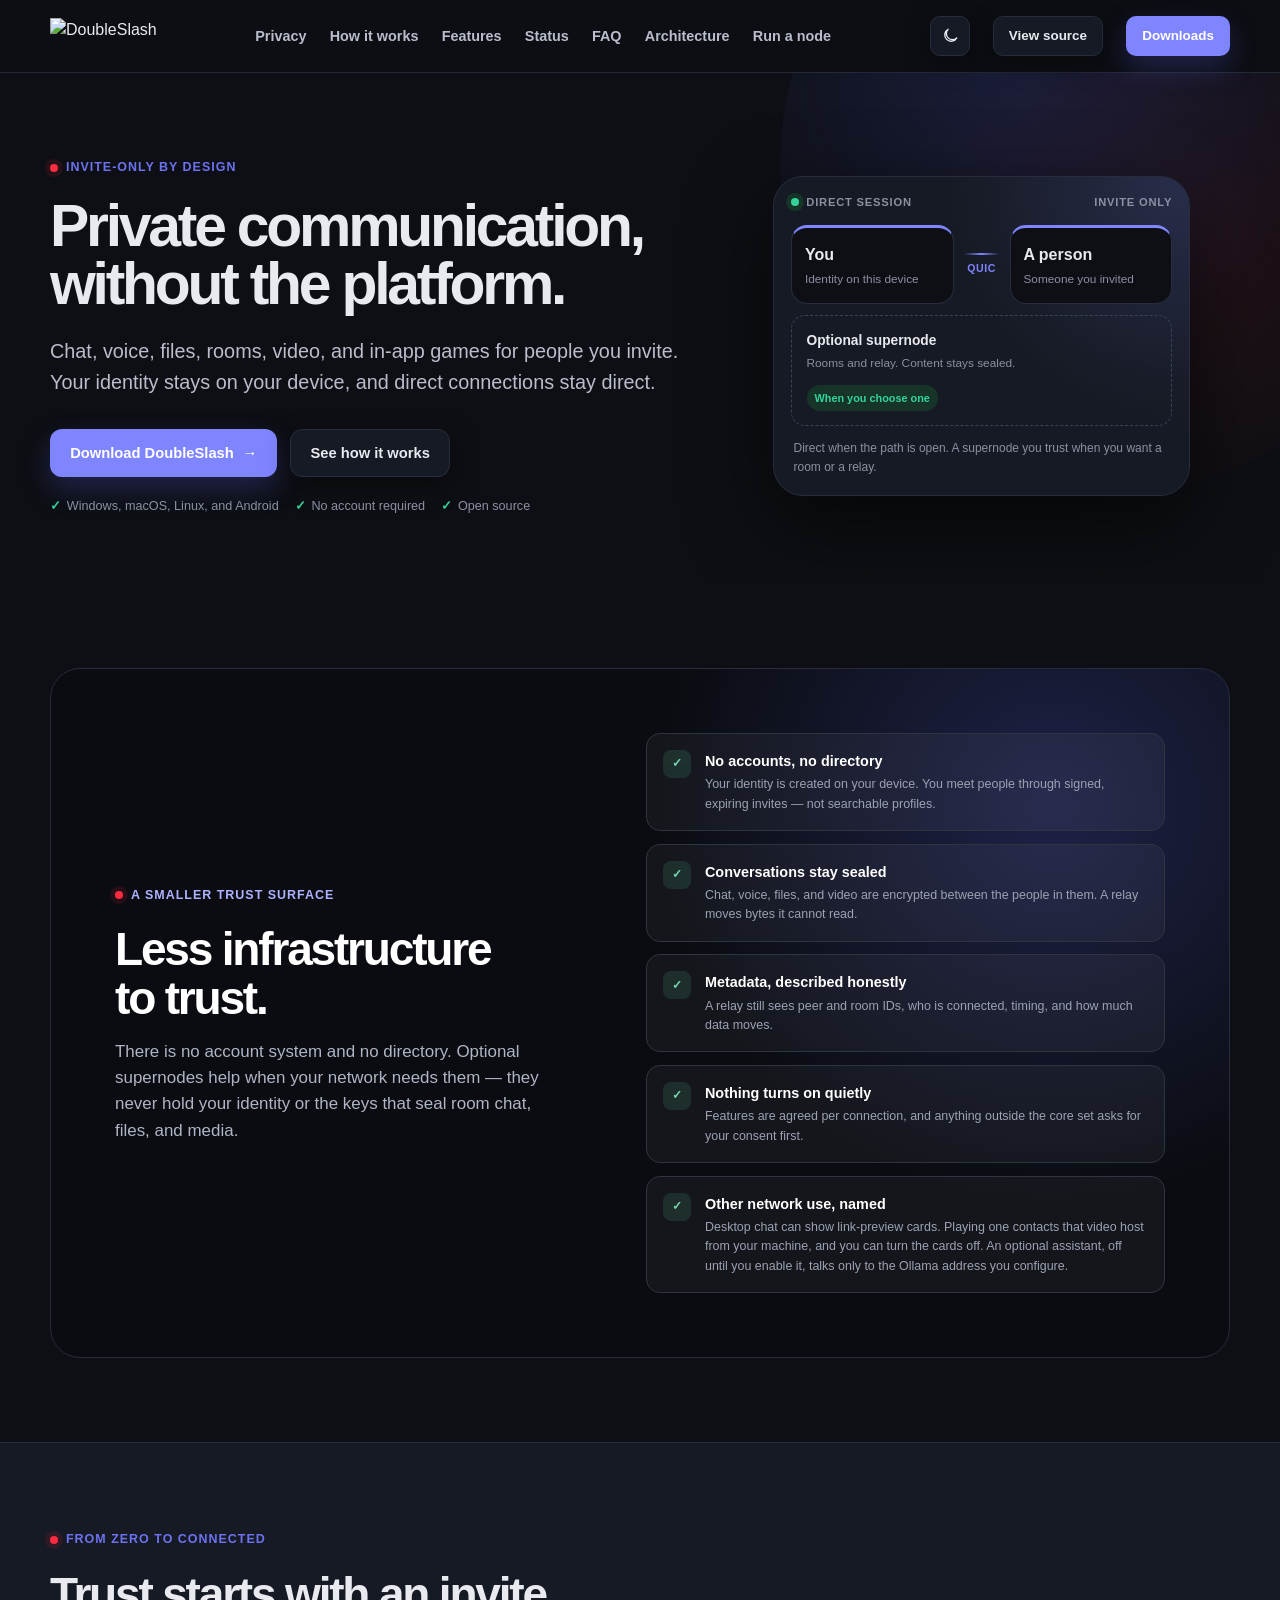
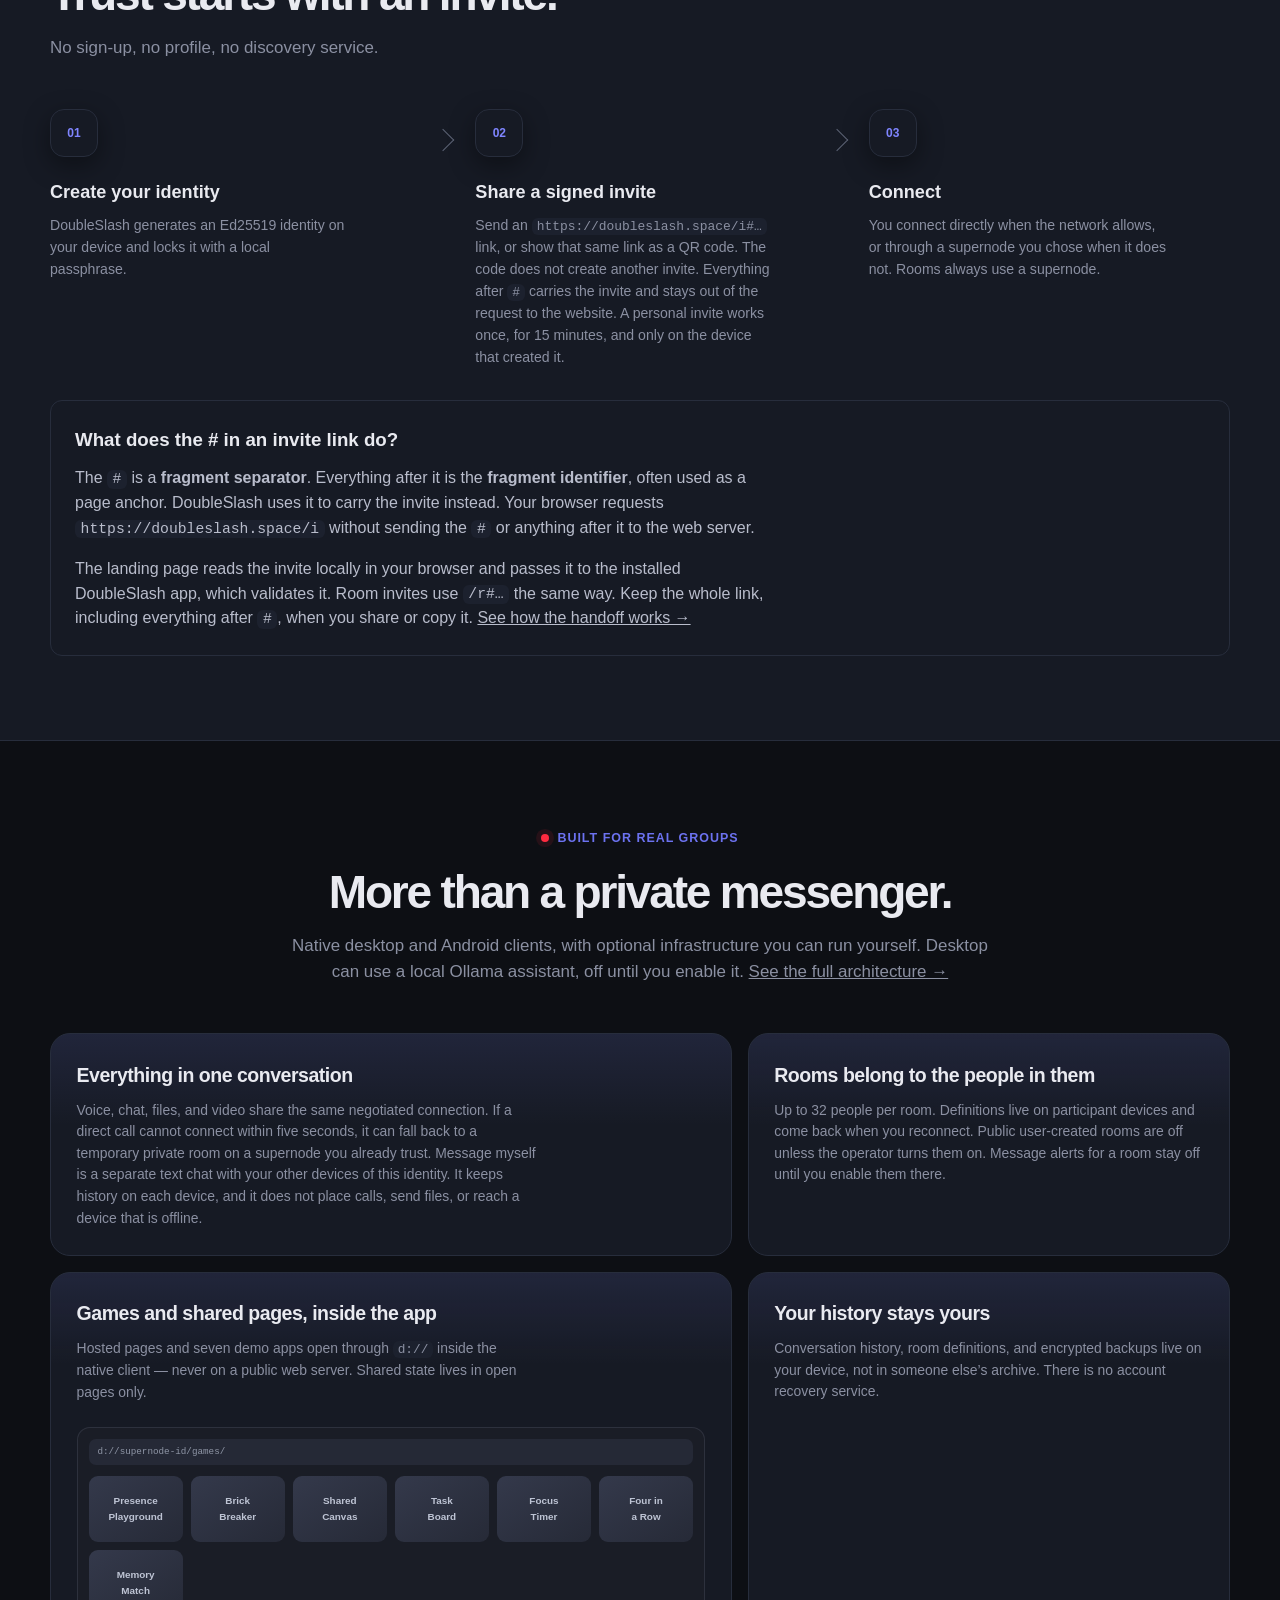
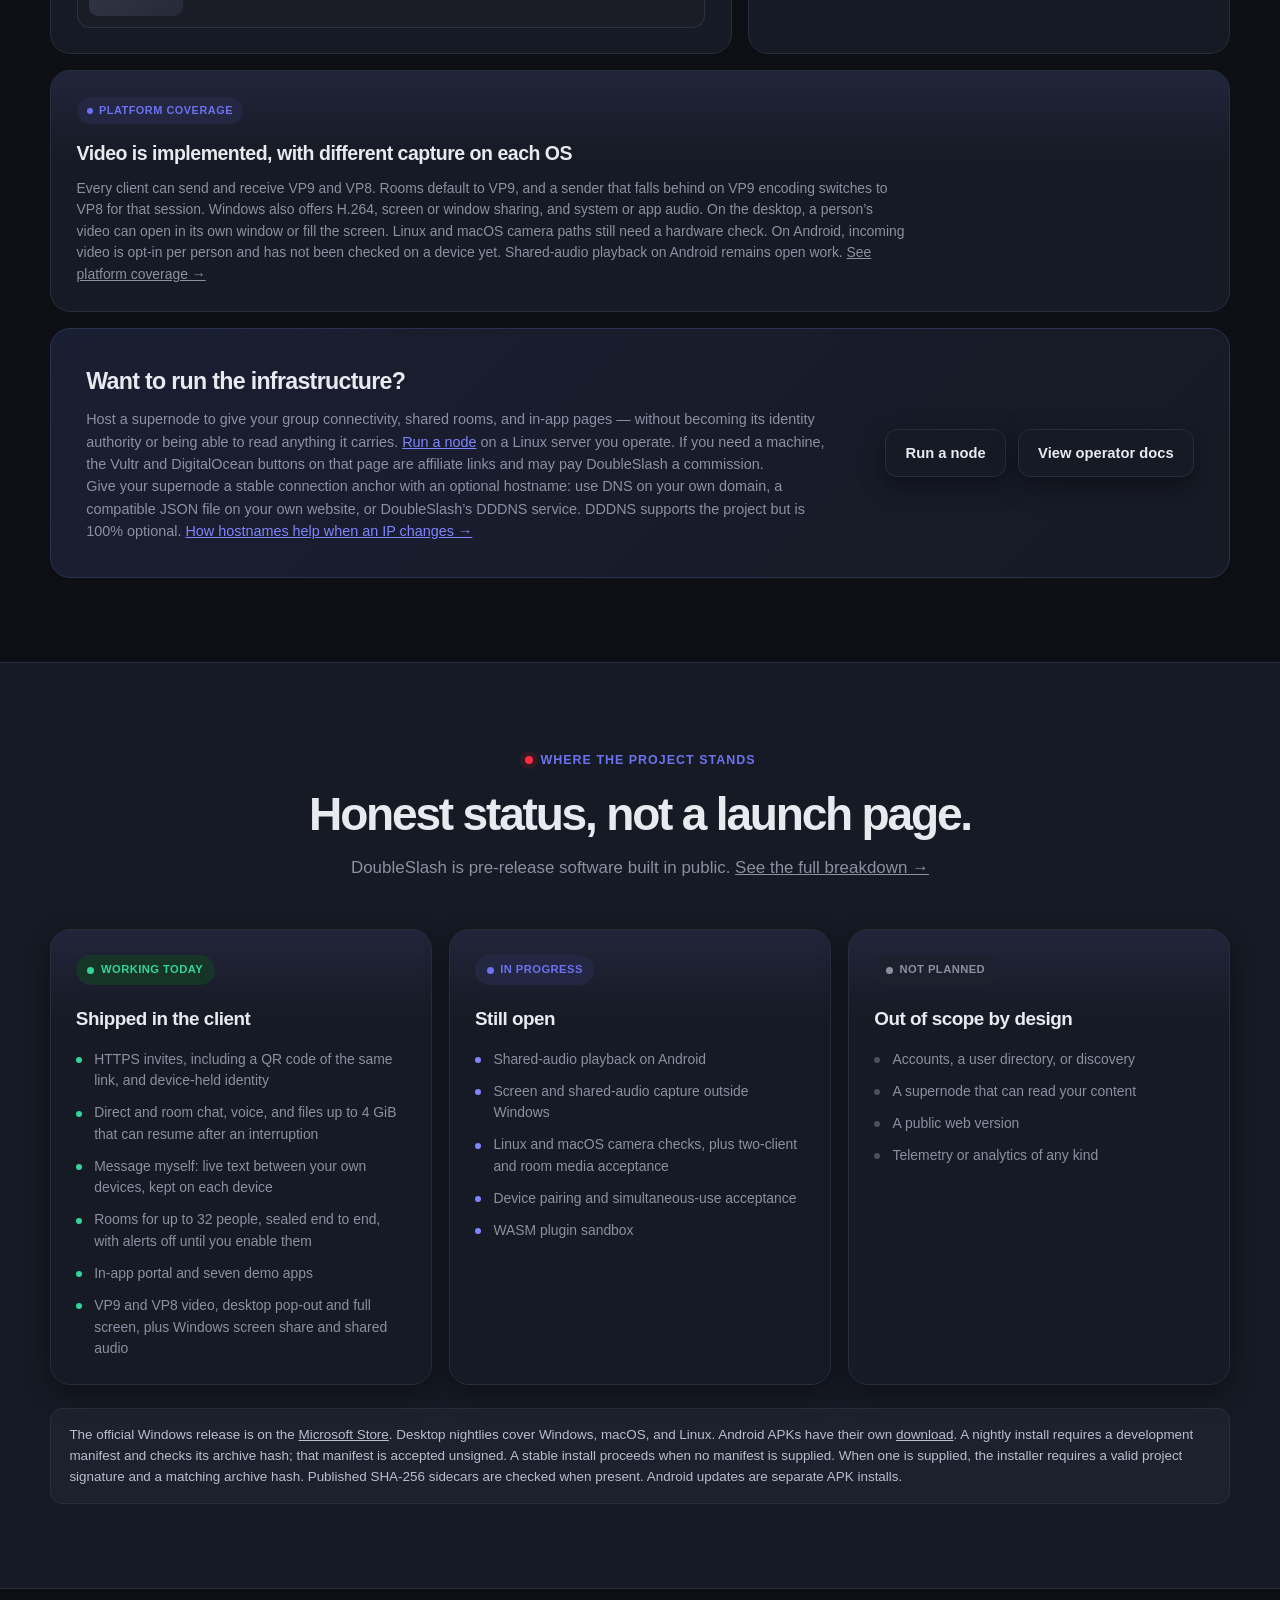
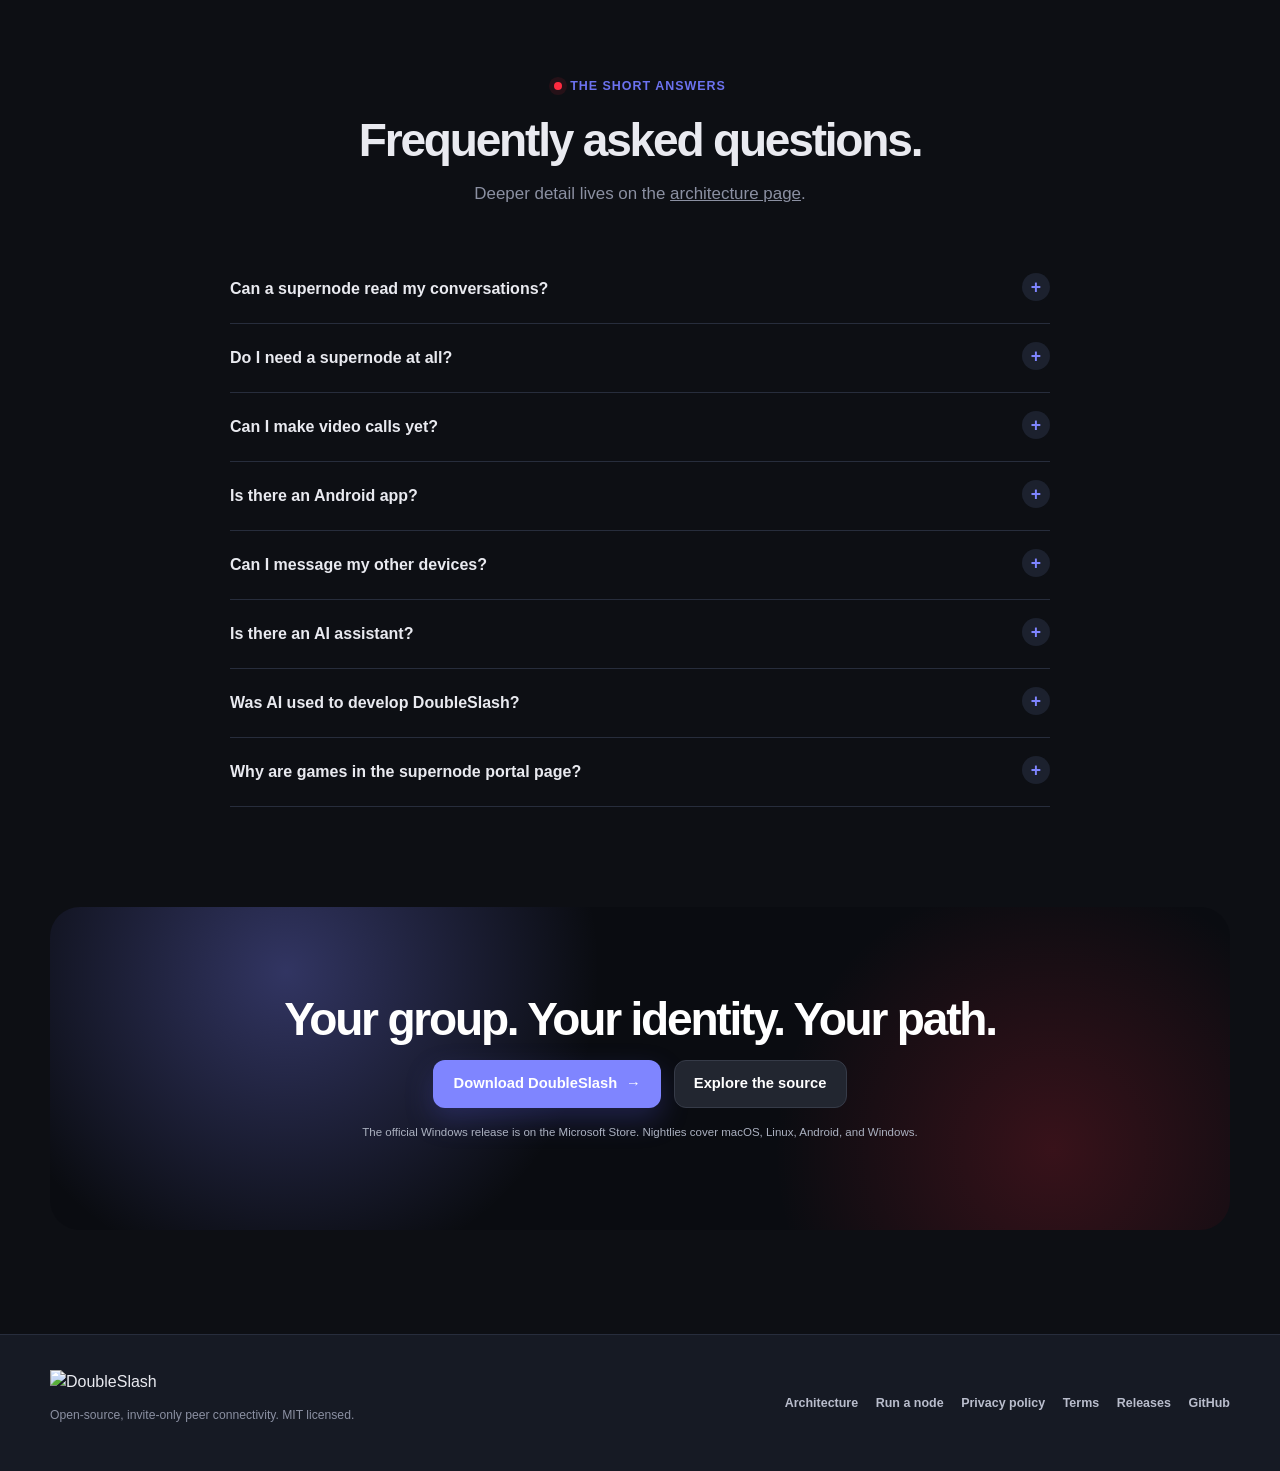
==== index.html @ d76ac07d "Update index.html" ====
<!DOCTYPE html>
<html lang="en">
<head>
  <script>
    (function () {
      try {
        if (localStorage.getItem("doubleslash-theme") === "light") {
          document.documentElement.setAttribute("data-theme", "light");
        }
      } catch (e) {}
    })();
  </script>
  <meta charset="UTF-8" />
  <meta name="viewport" content="width=device-width, initial-scale=1.0" />
  <meta name="robots" content="noindex, nofollow" />
  <title>DoubleSlash &ndash; Private Communication, Without the Platform</title>
  <meta
    name="description"
    content="DoubleSlash is an invite-only peer-connectivity app for desktop and Android: chat, voice, files, rooms, video, and in-app portal pages, with identity that stays on your device."
  />
  <link rel="icon" href="favicon.ico" />
  <style>
    :root {
      color-scheme: dark;
      --ink: #e9eaf0;
      --ink-soft: #b9bdcc;
      --muted: #8b90a2;
      --paper: #0d0f14;
      --surface: #161a24;
      --surface-soft: #1c212e;
      --line: #272d3c;
      --brand: #7f85ff;
      --brand-dark: #6c72f0;
      --brand-soft: #232741;
      --red: #ff2b40;
      --green: #34d399;
      --green-soft: #163528;
      --dark: #0a0c11;
      --dark-soft: #141824;
      --header-bg: rgba(13, 15, 20, 0.88);
      --header-line: rgba(39, 45, 60, 0.9);
      --skip-bg: #e9eaf0;
      --skip-fg: #11131a;
      --logo-filter: none;
      --operator-bg: linear-gradient(135deg, #1a1e32, #161a24);
      --operator-border: #2c3150;
      --step-arrow: #5c6375;
      --out-dot: #4a5160;
      --focus-ring: rgba(127, 133, 255, 0.4);
      --card-sheen: linear-gradient(180deg, rgba(127, 133, 255, 0.1), transparent 92px);
      --line-strong: #3a4256;
      --radius-sm: 12px;
      --radius: 20px;
      --radius-lg: 30px;
      --shadow-sm: 0 8px 26px rgba(0, 0, 0, 0.4);
      --shadow-lg: 0 28px 80px rgba(0, 0, 0, 0.55);
      --max: 1180px;
    }

    html[data-theme="light"] {
      color-scheme: light;
      --ink: #11131a;
      --ink-soft: #3e4250;
      --muted: #6f7482;
      --paper: #fbfaf8;
      --surface: #ffffff;
      --surface-soft: #f3f2ef;
      --line: #e4e2dd;
      --brand: #5b61e6;
      --brand-dark: #474cc7;
      --brand-soft: #ececff;
      --green: #168a62;
      --green-soft: #e3f7ef;
      --dark: #11131a;
      --dark-soft: #1b1e28;
      --header-bg: rgba(251, 250, 248, 0.9);
      --header-line: rgba(228, 226, 221, 0.86);
      --skip-bg: #11131a;
      --skip-fg: #fff;
      --logo-filter:
        drop-shadow(0 0 0.6px rgba(17, 19, 26, 0.55))
        drop-shadow(0 1px 1.5px rgba(17, 19, 26, 0.2));
      --operator-bg: linear-gradient(135deg, #f2f2ff, #fff);
      --operator-border: #d8d9ef;
      --step-arrow: #b8bbc4;
      --out-dot: #c3c6cf;
      --focus-ring: rgba(91, 97, 230, 0.28);
      --card-sheen: linear-gradient(180deg, rgba(91, 97, 230, 0.07), transparent 92px);
      --line-strong: #c8c6bf;
      --shadow-sm: 0 8px 26px rgba(20, 24, 38, 0.07);
      --shadow-lg: 0 28px 80px rgba(20, 24, 38, 0.15);
    }

    *, *::before, *::after {
      box-sizing: border-box;
    }

    html {
      scroll-behavior: smooth;
      scroll-padding-top: 90px;
      background: var(--paper);
    }

    body {
      margin: 0;
      background: var(--paper);
      color: var(--ink);
      font-family: ui-sans-serif, -apple-system, BlinkMacSystemFont, "Segoe UI", sans-serif;
      line-height: 1.55;
      -webkit-font-smoothing: antialiased;
    }

    a {
      color: inherit;
    }

    button,
    input {
      font: inherit;
    }

    img,
    svg {
      display: block;
      max-width: 100%;
    }

    .skip-link {
      position: fixed;
      top: 10px;
      left: 10px;
      z-index: 1000;
      padding: 0.7rem 1rem;
      border-radius: 9px;
      background: var(--skip-bg);
      color: var(--skip-fg);
      transform: translateY(-150%);
      transition: transform 0.2s ease;
    }

    .skip-link:focus {
      transform: translateY(0);
    }

    .shell {
      width: min(calc(100% - 40px), var(--max));
      margin-inline: auto;
    }

    .site-header {
      position: sticky;
      top: 0;
      z-index: 100;
      border-bottom: 1px solid var(--header-line);
      background: var(--header-bg);
      backdrop-filter: blur(18px);
    }

    .nav {
      min-height: 72px;
      display: flex;
      align-items: center;
      justify-content: space-between;
      gap: 2rem;
    }

    .brand {
      display: inline-flex;
      align-items: center;
      text-decoration: none;
    }

    /* logo-full.svg is the entire lockup - the red D:// mark and the DoubleSlash
       wordmark - so the brand link carries no text of its own. 2.25rem is the
       display size of the 90-tall viewBox; the D itself occupies 56 of those
       units, so the letter sits at about 1.4rem in the 72px header. The wordmark
       gradient starts at #ffffff for the dark app window; light theme adds a
       drop-shadow so the glyphs stay visible on --paper. */
    .brand img {
      height: 2.25rem;
      width: auto;
      object-fit: contain;
      filter: var(--logo-filter);
    }

    .nav-links,
    .nav-actions {
      display: flex;
      align-items: center;
      gap: 1.45rem;
    }

    .nav-links a {
      color: var(--ink-soft);
      font-size: 0.9rem;
      font-weight: 580;
      text-decoration: none;
    }

    .nav-links a:hover,
    .nav-links a:focus-visible {
      color: var(--brand);
    }

    .nav-drawer {
      display: none;
    }

    .nav-drawer summary {
      list-style: none;
    }

    .nav-drawer summary::-webkit-details-marker {
      display: none;
    }

    .button {
      display: inline-flex;
      min-height: 48px;
      align-items: center;
      justify-content: center;
      gap: 0.55rem;
      padding: 0.78rem 1.2rem;
      border: 1px solid transparent;
      border-radius: 12px;
      font-size: 0.92rem;
      font-weight: 720;
      line-height: 1;
      text-decoration: none;
      transition: transform 0.18s ease, box-shadow 0.18s ease, background 0.18s ease;
    }

    .button:hover {
      transform: translateY(-2px);
    }

    .button:focus-visible,
    .theme-toggle:focus-visible,
    summary:focus-visible,
    a:focus-visible {
      outline: 3px solid var(--focus-ring);
      outline-offset: 3px;
    }

    .theme-toggle {
      width: 40px;
      height: 40px;
      flex-shrink: 0;
      display: grid;
      place-items: center;
      padding: 0;
      border: 1px solid var(--line);
      border-radius: 10px;
      background: var(--surface);
      color: var(--ink);
      box-shadow: var(--shadow-sm);
      cursor: pointer;
    }

    .theme-toggle:hover {
      border-color: var(--brand);
      color: var(--brand);
    }

    .theme-toggle svg {
      width: 18px;
      height: 18px;
    }

    .theme-toggle .icon-sun {
      display: none;
    }

    html[data-theme="light"] .theme-toggle .icon-sun {
      display: block;
    }

    html[data-theme="light"] .theme-toggle .icon-moon {
      display: none;
    }

    .button-primary {
      background: var(--brand);
      color: #fff;
      box-shadow: 0 12px 28px rgba(91, 97, 230, 0.25);
    }

    .button-primary:hover {
      background: var(--brand-dark);
      box-shadow: 0 16px 34px rgba(91, 97, 230, 0.3);
    }

    .button-secondary {
      border-color: var(--line);
      background: var(--surface);
      color: var(--ink);
      box-shadow: var(--shadow-sm);
    }

    .button-small {
      min-height: 40px;
      padding: 0.62rem 0.94rem;
      border-radius: 10px;
      font-size: 0.84rem;
    }

    .hero {
      position: relative;
      overflow: hidden;
      padding: 5.1rem 0 4.2rem;
    }

    .hero::before {
      content: "";
      position: absolute;
      top: -240px;
      right: -160px;
      width: 660px;
      height: 660px;
      border-radius: 50%;
      background:
        radial-gradient(circle at 35% 35%, rgba(91, 97, 230, 0.18), transparent 55%),
        radial-gradient(circle at 65% 65%, rgba(255, 43, 64, 0.08), transparent 48%);
      pointer-events: none;
    }

    .hero-grid {
      position: relative;
      display: grid;
      grid-template-columns: minmax(0, 1.12fr) minmax(260px, 0.88fr);
      gap: clamp(1.5rem, 4vw, 3.5rem);
      align-items: center;
    }

    .hero-content {
      max-width: none;
      min-width: 0;
    }

    .hero-panel {
      min-width: 0;
      padding: 1.05rem;
      border: 1px solid var(--line);
      border-radius: var(--radius-lg);
      background:
        radial-gradient(circle at 100% 0%, rgba(127, 133, 255, 0.18), transparent 46%),
        var(--surface);
      box-shadow: var(--shadow-lg);
    }

    .hero-panel-bar,
    .session-relay,
    .session-link {
      display: flex;
      align-items: center;
    }

    .hero-panel-bar {
      justify-content: space-between;
      margin-bottom: 0.9rem;
      color: var(--muted);
      font-size: 0.7rem;
      font-weight: 750;
      letter-spacing: 0.07em;
      text-transform: uppercase;
    }

    .hero-panel-bar span {
      display: inline-flex;
      align-items: center;
      gap: 0.45rem;
    }

    .live-dot {
      display: inline-block;
      width: 8px;
      height: 8px;
      border-radius: 50%;
      background: var(--green);
      box-shadow: 0 0 0 5px var(--green-soft);
    }

    .session-row {
      display: grid;
      grid-template-columns: minmax(0, 1fr) auto minmax(0, 1fr);
      gap: 0.65rem;
      align-items: center;
    }

    .session-peer {
      min-width: 0;
      padding: 0.9rem 0.8rem;
      border: 1px solid var(--line);
      border-top: 3px solid var(--brand);
      border-radius: 16px;
      background: var(--paper);
    }

    .session-peer strong,
    .session-relay strong {
      display: block;
    }

    .session-peer span,
    .session-relay div span {
      display: block;
      margin-top: 0.18rem;
      color: var(--muted);
      font-size: 0.74rem;
      letter-spacing: 0;
      text-transform: none;
      font-weight: 500;
    }

    .session-link {
      flex-direction: column;
      gap: 0.3rem;
      color: var(--brand);
      font-size: 0.66rem;
      font-weight: 780;
      letter-spacing: 0.06em;
    }

    .session-link i {
      width: 2.2rem;
      height: 2px;
      border-radius: 99px;
      background: linear-gradient(90deg, transparent, var(--brand), transparent);
    }

    .session-relay {
      justify-content: space-between;
      flex-wrap: wrap;
      gap: 0.8rem;
      margin-top: 0.7rem;
      padding: 0.85rem 0.9rem;
      border: 1px dashed var(--line-strong);
      border-radius: 14px;
      color: var(--ink-soft);
      font-size: 0.78rem;
    }

    .session-relay strong {
      font-size: 0.86rem;
      color: var(--ink);
    }

    .session-relay .relay-tag {
      flex-shrink: 0;
      margin-top: 0;
      padding: 0.28rem 0.5rem;
      border-radius: 999px;
      background: var(--green-soft);
      color: var(--green);
      font-size: 0.68rem;
      font-weight: 750;
    }

    .hero-panel-caption {
      margin: 0.85rem 0.15rem 0.1rem;
      color: var(--muted);
      font-size: 0.75rem;
    }

    .eyebrow {
      display: inline-flex;
      align-items: center;
      gap: 0.5rem;
      margin: 0 0 1.25rem;
      color: var(--brand-dark);
      font-size: 0.78rem;
      font-weight: 780;
      letter-spacing: 0.08em;
      text-transform: uppercase;
    }

    .eyebrow::before {
      content: "";
      width: 8px;
      height: 8px;
      border-radius: 50%;
      background: var(--red);
      box-shadow: 0 0 0 5px rgba(255, 43, 64, 0.1);
    }

    h1,
    h2,
    h3,
    p {
      margin-top: 0;
    }

    h1 {
      max-width: 14em;
      margin-bottom: 1.45rem;
      font-size: clamp(2.9rem, 4.6vw, 4.35rem);
      line-height: 0.98;
      letter-spacing: -0.055em;
      overflow-wrap: break-word;
      text-wrap: balance;
    }

    h2 {
      text-wrap: balance;
    }

    code {
      padding: 0.08em 0.38em;
      border-radius: 6px;
      background: var(--surface-soft);
      font-family: Consolas, ui-monospace, monospace;
      font-size: 0.92em;
    }

    .hero-copy {
      max-width: 630px;
      margin-bottom: 2rem;
      color: var(--ink-soft);
      font-size: clamp(1.05rem, 1.7vw, 1.24rem);
    }

    .hero-actions {
      display: flex;
      flex-wrap: wrap;
      gap: 0.8rem;
    }

    .hero-note {
      display: flex;
      flex-wrap: wrap;
      gap: 0.55rem 1rem;
      margin-top: 1.25rem;
      color: var(--muted);
      font-size: 0.79rem;
    }

    .hero-note span {
      display: inline-flex;
      align-items: center;
      gap: 0.36rem;
    }

    .hero-note span::before {
      content: "✓";
      color: var(--green);
      font-weight: 800;
    }

    .section {
      padding: 5.25rem 0;
    }

    .section-white {
      border-block: 1px solid var(--line);
      background: var(--surface);
    }

    .section-heading {
      max-width: 720px;
      margin-bottom: 3rem;
    }

    .section-heading.center {
      margin-inline: auto;
      text-align: center;
    }

    h2 {
      margin-bottom: 1rem;
      font-size: clamp(2.15rem, 3.6vw, 3.15rem);
      line-height: 1.06;
      letter-spacing: -0.048em;
    }

    .section-lede {
      margin-bottom: 0;
      color: var(--muted);
      font-size: 1.06rem;
    }

    .privacy-panel {
      position: relative;
      overflow: hidden;
      display: grid;
      grid-template-columns: 0.92fr 1.08fr;
      gap: clamp(2.5rem, 7vw, 6rem);
      align-items: center;
      padding: clamp(2.2rem, 5vw, 4.5rem);
      border: 1px solid var(--line);
      border-radius: var(--radius-lg);
      background:
        radial-gradient(circle at 85% 20%, rgba(91, 97, 230, 0.25), transparent 35%),
        var(--dark);
      color: #fff;
    }

    .privacy-panel .eyebrow {
      color: #aeb2ff;
    }

    .privacy-panel h2 {
      max-width: 540px;
    }

    .privacy-panel .section-lede {
      color: #afb5c4;
    }

    .privacy-list {
      display: grid;
      gap: 0.8rem;
    }

    .privacy-item {
      display: grid;
      grid-template-columns: auto 1fr;
      gap: 0.85rem;
      padding: 1rem;
      border: 1px solid #303440;
      border-radius: 14px;
      background: rgba(255, 255, 255, 0.045);
    }

    .privacy-check {
      width: 28px;
      height: 28px;
      display: grid;
      place-items: center;
      border-radius: 8px;
      background: rgba(79, 201, 150, 0.14);
      color: #78d8ae;
      font-size: 0.78rem;
      font-weight: 850;
    }

    .privacy-item strong {
      display: block;
      margin-bottom: 0.18rem;
      font-size: 0.9rem;
    }

    .privacy-item p {
      margin: 0;
      color: #9ba2b3;
      font-size: 0.78rem;
    }

    .steps {
      display: grid;
      grid-template-columns: repeat(3, 1fr);
      gap: 0;
      counter-reset: steps;
    }

    .step {
      position: relative;
      padding: 0 2rem;
      counter-increment: steps;
    }

    .step:first-child {
      padding-left: 0;
    }

    .step:last-child {
      padding-right: 0;
    }

    .step:not(:last-child)::after {
      content: "";
      position: absolute;
      top: 23px;
      right: -8px;
      width: 16px;
      height: 16px;
      border-top: 1.5px solid var(--step-arrow);
      border-right: 1.5px solid var(--step-arrow);
      transform: rotate(45deg);
    }

    .step::before {
      content: "0" counter(steps);
      width: 48px;
      height: 48px;
      display: grid;
      place-items: center;
      margin-bottom: 1.35rem;
      border: 1px solid var(--line);
      border-radius: 14px;
      background: var(--surface);
      color: var(--brand);
      box-shadow: var(--shadow-sm);
      font-size: 0.75rem;
      font-weight: 820;
    }

    .step h3 {
      margin-bottom: 0.55rem;
      font-size: 1.13rem;
    }

    .step p {
      max-width: 300px;
      margin-bottom: 0;
      color: var(--muted);
      font-size: 0.88rem;
    }

    .invite-explainer {
      margin-top: 2rem;
      padding: 1.5rem;
      border: 1px solid var(--line);
      border-radius: var(--radius-sm);
      background: var(--surface);
    }

    .invite-explainer h3 { margin: 0 0 0.75rem; }
    .invite-explainer p { max-width: 78ch; color: var(--ink-soft); }
    .invite-explainer p:last-child { margin-bottom: 0; }
    .invite-explainer code { overflow-wrap: anywhere; }

    .bento {
      display: grid;
      grid-template-columns: repeat(12, 1fr);
      gap: 1rem;
    }

    .bento-card {
      min-height: 220px;
      padding: 1.6rem;
      overflow: hidden;
      border: 1px solid var(--line);
      border-radius: var(--radius);
      background: var(--card-sheen), var(--surface);
    }

    .bento-card h3 {
      margin-bottom: 0.6rem;
      font-size: 1.22rem;
      letter-spacing: -0.025em;
    }

    .bento-card p {
      max-width: 460px;
      margin-bottom: 0;
      color: var(--muted);
      font-size: 0.87rem;
    }

    .bento-card.large {
      grid-column: span 7;
    }

    .bento-card.medium {
      grid-column: span 5;
    }

    .bento-card.third {
      grid-column: span 4;
    }

    .bento-card.wide {
      grid-column: span 12;
    }

    .bento-card.wide p {
      max-width: 830px;
    }

    .bento-card .card-flag {
      display: inline-flex;
      align-items: center;
      gap: 0.4rem;
      max-width: none;
      margin-bottom: 0.85rem;
      padding: 0.32rem 0.62rem;
      border-radius: 999px;
      background: var(--brand-soft);
      color: var(--brand-dark);
      font-size: 0.68rem;
      font-weight: 780;
      letter-spacing: 0.05em;
      text-transform: uppercase;
    }

    .card-flag::before {
      content: "";
      width: 6px;
      height: 6px;
      border-radius: 50%;
      background: currentColor;
    }

    .portal-window {
      margin-top: 1.5rem;
      padding: 0.75rem;
      border-radius: 13px;
      background: #1a1d26;
      box-shadow: inset 0 0 0 1px #2d313d;
    }

    .portal-bar {
      margin-bottom: 0.65rem;
      padding: 0.36rem 0.55rem;
      border-radius: 7px;
      background: #252936;
      color: #8f96a6;
      font-family: "SFMono-Regular", Consolas, monospace;
      font-size: 0.58rem;
    }

    .portal-grid {
      display: grid;
      grid-template-columns: repeat(auto-fit, minmax(88px, 1fr));
      gap: 0.5rem;
    }

    .portal-tile {
      min-height: 66px;
      display: grid;
      place-items: center;
      border-radius: 9px;
      background: linear-gradient(145deg, #34394b, #262a37);
      color: #bec4d4;
      font-size: 0.62rem;
      font-weight: 680;
      text-align: center;
    }

    .operator {
      display: grid;
      grid-template-columns: 1fr auto;
      align-items: center;
      gap: 2rem;
      padding: 2.2rem;
      border: 1px solid var(--operator-border);
      border-radius: var(--radius);
      background: var(--operator-bg);
    }

    .operator h3 {
      margin-bottom: 0.5rem;
      font-size: 1.45rem;
      letter-spacing: -0.03em;
    }

    .operator p {
      max-width: 750px;
      margin-bottom: 0;
      color: var(--muted);
      font-size: 0.9rem;
    }

    .operator p a {
      color: var(--brand);
    }

    .operator-actions {
      display: flex;
      flex-wrap: wrap;
      gap: 0.75rem;
      justify-content: flex-end;
    }

    .status-grid {
      display: grid;
      grid-template-columns: repeat(3, 1fr);
      gap: 1.1rem;
    }

    .status-card {
      display: flex;
      flex-direction: column;
      padding: 1.55rem;
      border: 1px solid var(--line);
      border-radius: var(--radius);
      background: var(--card-sheen), var(--surface);
      box-shadow: var(--shadow-sm);
    }

    .status-tag {
      display: inline-flex;
      align-items: center;
      align-self: flex-start;
      gap: 0.42rem;
      margin-bottom: 1.15rem;
      padding: 0.4rem 0.72rem;
      border-radius: 999px;
      font-size: 0.7rem;
      font-weight: 780;
      letter-spacing: 0.04em;
      text-transform: uppercase;
    }

    .status-tag::before {
      content: "";
      width: 7px;
      height: 7px;
      border-radius: 50%;
      background: currentColor;
    }

    .status-tag.shipped {
      background: var(--green-soft);
      color: var(--green);
    }

    .status-tag.building {
      background: var(--brand-soft);
      color: var(--brand-dark);
    }

    .status-tag.out {
      background: var(--surface-soft);
      color: var(--muted);
    }

    .status-card h3 {
      margin-bottom: 1rem;
      font-size: 1.18rem;
      letter-spacing: -0.025em;
    }

    .status-list {
      display: grid;
      gap: 0.65rem;
      margin: 0;
      padding: 0;
      list-style: none;
    }

    .status-list li {
      position: relative;
      padding-left: 1.15rem;
      color: var(--muted);
      font-size: 0.87rem;
    }

    .status-list li::before {
      content: "";
      position: absolute;
      top: 0.6em;
      left: 0;
      width: 6px;
      height: 6px;
      border-radius: 50%;
      background: var(--green);
    }

    .status-card.building .status-list li::before {
      background: var(--brand);
    }

    .status-card.out .status-list li::before {
      background: var(--out-dot);
    }

    .status-note {
      margin: 1.4rem 0 0;
      padding: 1rem 1.15rem;
      border: 1px solid var(--line);
      border-radius: var(--radius-sm);
      background: var(--surface-soft);
      color: var(--ink-soft);
      font-size: 0.84rem;
    }

    .faq {
      max-width: 820px;
      margin-inline: auto;
    }

    .faq details {
      border-bottom: 1px solid var(--line);
    }

    .faq summary {
      position: relative;
      padding: 1.35rem 2.5rem 1.35rem 0;
      cursor: pointer;
      font-weight: 720;
      list-style: none;
    }

    .faq summary:hover {
      color: var(--brand);
    }

    .faq summary::-webkit-details-marker {
      display: none;
    }

    .faq summary::after {
      content: "+";
      position: absolute;
      top: 1.15rem;
      right: 0;
      width: 28px;
      height: 28px;
      display: grid;
      place-items: center;
      border-radius: 50%;
      background: var(--surface-soft);
      color: var(--brand);
      font-size: 1.1rem;
    }

    .faq details[open] summary::after {
      content: "−";
    }

    .faq details p {
      max-width: 720px;
      padding: 0 2.5rem 1.35rem 0;
      margin: 0;
      color: var(--muted);
      font-size: 0.91rem;
    }

    .final-cta {
      padding: 1rem 0 6.5rem;
    }

    .cta-panel {
      position: relative;
      overflow: hidden;
      padding: clamp(3rem, 7vw, 5.5rem) 2rem;
      border-radius: var(--radius-lg);
      background:
        radial-gradient(circle at 20% 20%, rgba(126, 132, 255, 0.34), transparent 32%),
        radial-gradient(circle at 85% 75%, rgba(255, 43, 64, 0.19), transparent 27%),
        var(--dark);
      color: #fff;
      text-align: center;
    }

    .cta-panel h2 {
      max-width: 800px;
      margin-inline: auto;
    }

    .cta-panel p {
      max-width: 650px;
      margin: 0 auto 1.8rem;
      color: #abb1c0;
    }

    .cta-panel .hero-actions {
      justify-content: center;
    }

    .cta-panel .button-secondary {
      border-color: #363b48;
      background: #222630;
      color: #fff;
      box-shadow: none;
    }

    .cta-note {
      margin-top: 1rem !important;
      margin-bottom: 0 !important;
      font-size: 0.72rem;
    }

    .site-footer {
      padding: 2.2rem 0;
      border-top: 1px solid var(--line);
      background: var(--surface);
    }

    .footer-row {
      display: flex;
      align-items: center;
      justify-content: space-between;
      gap: 2rem;
    }

    .footer-copy {
      color: var(--muted);
      font-size: 0.76rem;
    }

    .footer-links {
      display: flex;
      flex-wrap: wrap;
      gap: 1.1rem;
    }

    .footer-links a {
      color: var(--ink-soft);
      font-size: 0.78rem;
      font-weight: 650;
      text-decoration: none;
    }

    .footer-links a:hover {
      color: var(--brand);
    }

    @media (max-width: 980px) {
      .nav-links {
        display: none;
      }

      .nav-drawer {
        display: block;
        position: relative;
      }

      .nav-drawer summary {
        min-height: 38px;
        display: inline-flex;
        align-items: center;
        padding: 0 0.85rem;
        border: 1px solid var(--line);
        border-radius: 10px;
        background: var(--surface);
        color: var(--ink);
        font-size: 0.84rem;
        font-weight: 720;
        cursor: pointer;
      }

      .nav-drawer summary:focus-visible {
        outline: 3px solid var(--focus-ring);
        outline-offset: 3px;
      }

      .nav-drawer nav {
        position: absolute;
        top: calc(100% + 8px);
        right: 0;
        z-index: 30;
        display: grid;
        min-width: 220px;
        padding: 0.4rem;
        border: 1px solid var(--line);
        border-radius: 14px;
        background: var(--surface);
        box-shadow: var(--shadow-lg);
      }

      .nav-drawer a {
        padding: 0.72rem 0.8rem;
        border-radius: 9px;
        color: var(--ink-soft);
        font-size: 0.92rem;
        font-weight: 650;
        text-decoration: none;
      }

      .nav-drawer a:hover,
      .nav-drawer a:focus-visible {
        background: var(--surface-soft);
        color: var(--ink);
      }

      .hero {
        padding-top: 4.8rem;
      }

      .hero-grid {
        grid-template-columns: 1fr;
      }

      .hero-content {
        max-width: 760px;
      }

      .privacy-panel {
        grid-template-columns: 1fr;
      }

      .bento-card.large,
      .bento-card.medium {
        grid-column: span 12;
      }

      .bento-card.third {
        grid-column: span 6;
      }

      .status-grid {
        grid-template-columns: 1fr;
      }
    }

    @media (max-width: 720px) {
      .shell {
        width: min(calc(100% - 28px), var(--max));
      }

      .nav {
        min-height: 64px;
        gap: 0.75rem;
      }

      .nav-actions .button-secondary {
        display: none;
      }

      .nav-actions .theme-toggle {
        width: 38px;
        height: 38px;
      }

      .nav-actions .button-primary {
        min-height: 38px;
        padding-inline: 0.72rem;
        font-size: 0.75rem;
      }

      .hero {
        padding: 4.2rem 0 3.5rem;
      }

      h1 {
        font-size: clamp(2.65rem, 12vw, 3.6rem);
        line-height: 1.01;
      }

      .hero-actions .button {
        width: 100%;
      }

      .hero-note {
        gap: 0.45rem 0.8rem;
        font-size: 0.72rem;
      }

      .brand img {
        height: 1.75rem;
      }

      .nav-actions {
        gap: 0.45rem;
      }

      .section {
        padding: 4.5rem 0;
      }

      .steps {
        grid-template-columns: 1fr;
        gap: 2.5rem;
      }

      .step,
      .step:first-child,
      .step:last-child {
        padding: 0;
      }

      .step:not(:last-child)::after {
        display: none;
      }

      .bento-card.third {
        grid-column: span 12;
      }

      .portal-grid {
        grid-template-columns: 1fr;
      }

      .operator {
        grid-template-columns: 1fr;
      }

      .operator-actions {
        width: 100%;
      }

      .operator-actions .button {
        flex: 1 1 12rem;
      }

      .footer-row {
        align-items: flex-start;
        flex-direction: column;
      }
    }

    @media (max-width: 540px) {
      .session-row {
        grid-template-columns: 1fr;
      }

      .session-link {
        flex-direction: row;
        justify-content: flex-start;
      }

      .session-link i {
        width: 1.5rem;
      }
    }

    @media (prefers-reduced-motion: reduce) {
      html {
        scroll-behavior: auto;
      }

      *,
      *::before,
      *::after {
        scroll-behavior: auto !important;
        transition-duration: 0.01ms !important;
      }
    }
  </style>
</head>
<body>
  <a class="skip-link" href="#main">Skip to content</a>

  <header class="site-header">
    <div class="shell nav">
      <a class="brand" href="#top" aria-label="DoubleSlash home">
        <img src="logo-full.svg" alt="DoubleSlash" />
      </a>

      <nav class="nav-links" aria-label="Primary navigation">
        <a href="#privacy">Privacy</a>
        <a href="#how-it-works">How it works</a>
        <a href="#features">Features</a>
        <a href="#status">Status</a>
        <a href="#faq">FAQ</a>
        <a href="architecture.html">Architecture</a>
        <a href="support.html">Run a node</a>
      </nav>

      <div class="nav-actions">
        <details class="nav-drawer">
          <summary>Menu</summary>
          <nav aria-label="Primary navigation">
            <a href="#privacy">Privacy</a>
            <a href="#how-it-works">How it works</a>
            <a href="#features">Features</a>
            <a href="#status">Status</a>
            <a href="#faq">FAQ</a>
            <a href="architecture.html">Architecture</a>
            <a href="support.html">Run a node</a>
            <a href="downloads.html">Downloads</a>
          </nav>
        </details>
        <button
          type="button"
          class="theme-toggle"
          data-theme-toggle
          aria-pressed="true"
          aria-label="Use light appearance"
        >
          <svg class="icon-moon" viewBox="0 0 24 24" aria-hidden="true" fill="none" stroke="currentColor" stroke-width="1.8" stroke-linecap="round" stroke-linejoin="round">
            <path d="M21 14.5A8.5 8.5 0 1 1 9.5 3 7 7 0 0 0 21 14.5z"/>
          </svg>
          <svg class="icon-sun" viewBox="0 0 24 24" aria-hidden="true" fill="none" stroke="currentColor" stroke-width="1.8" stroke-linecap="round" stroke-linejoin="round">
            <circle cx="12" cy="12" r="4"/>
            <path d="M12 3v1.5M12 19.5V21M4.9 4.9l1.1 1.1M18 18l1.1 1.1M3 12h1.5M19.5 12H21M4.9 19.1 6 18M18 6l1.1-1.1"/>
          </svg>
        </button>
        <a
          class="button button-secondary button-small"
          href="https://github.com/DoubleSlashSpace/DoubleSlash"
          target="_blank"
          rel="noopener noreferrer"
        >View source</a>
        <a
          class="button button-primary button-small"
          href="downloads.html"
        >Downloads</a>
      </div>
    </div>
  </header>

  <main id="main">
    <section class="hero" id="top">
      <div class="shell hero-grid">
        <div class="hero-content">
          <p class="eyebrow">Invite-only by design</p>
          <h1>Private communication, without the platform.</h1>
          <p class="hero-copy">
            Chat, voice, files, rooms, video, and in-app games for people you invite.
            Your identity stays on your device, and direct connections stay direct.
          </p>

          <div class="hero-actions">
            <a
              class="button button-primary"
              href="downloads.html"
            >
              Download DoubleSlash
              <span aria-hidden="true">&rarr;</span>
            </a>
            <a class="button button-secondary" href="#how-it-works">See how it works</a>
          </div>

          <div class="hero-note" aria-label="Availability and licensing">
            <span>Windows, macOS, Linux, and Android</span>
            <span>No account required</span>
            <span>Open source</span>
          </div>
        </div>

        <figure class="hero-panel">
          <div class="hero-panel-bar">
            <span><i class="live-dot" aria-hidden="true"></i> Direct session</span>
            <span>Invite only</span>
          </div>
          <div class="session-row">
            <div class="session-peer">
              <strong>You</strong>
              <span>Identity on this device</span>
            </div>
            <div class="session-link" aria-hidden="true"><i></i>QUIC</div>
            <div class="session-peer">
              <strong>A person</strong>
              <span>Someone you invited</span>
            </div>
          </div>
          <div class="session-relay">
            <div>
              <strong>Optional supernode</strong>
              <span>Rooms and relay. Content stays sealed.</span>
            </div>
            <span class="relay-tag">When you choose one</span>
          </div>
          <figcaption class="hero-panel-caption">Direct when the path is open. A supernode you trust when you want a room or a relay.</figcaption>
        </figure>
      </div>
    </section>

    <section class="section" id="privacy">
      <div class="shell privacy-panel">
        <div>
          <p class="eyebrow">A smaller trust surface</p>
          <h2>Less infrastructure to trust.</h2>
          <p class="section-lede">
            There is no account system and no directory. Optional supernodes help
            when your network needs them &mdash; they never hold your identity or
            the keys that seal room chat, files, and media.
          </p>
        </div>

        <div class="privacy-list">
          <div class="privacy-item">
            <span class="privacy-check" aria-hidden="true">&#10003;</span>
            <div>
              <strong>No accounts, no directory</strong>
              <p>Your identity is created on your device. You meet people through signed, expiring invites &mdash; not searchable profiles.</p>
            </div>
          </div>
          <div class="privacy-item">
            <span class="privacy-check" aria-hidden="true">&#10003;</span>
            <div>
              <strong>Conversations stay sealed</strong>
              <p>Chat, voice, files, and video are encrypted between the people in them. A relay moves bytes it cannot read.</p>
            </div>
          </div>
          <div class="privacy-item">
            <span class="privacy-check" aria-hidden="true">&#10003;</span>
            <div>
              <strong>Metadata, described honestly</strong>
              <p>A relay still sees peer and room IDs, who is connected, timing, and how much data moves.</p>
            </div>
          </div>
          <div class="privacy-item">
            <span class="privacy-check" aria-hidden="true">&#10003;</span>
            <div>
              <strong>Nothing turns on quietly</strong>
              <p>Features are agreed per connection, and anything outside the core set asks for your consent first.</p>
            </div>
          </div>
          <div class="privacy-item">
            <span class="privacy-check" aria-hidden="true">&#10003;</span>
            <div>
              <strong>Other network use, named</strong>
              <p>Desktop chat can show link-preview cards. Playing one contacts that video host from your machine, and you can turn the cards off. An optional assistant, off until you enable it, talks only to the Ollama address you configure.</p>
            </div>
          </div>
        </div>
      </div>
    </section>

    <section class="section section-white" id="how-it-works">
      <div class="shell">
        <div class="section-heading">
          <p class="eyebrow">From zero to connected</p>
          <h2>Trust starts with an invite.</h2>
          <p class="section-lede">
            No sign-up, no profile, no discovery service.
          </p>
        </div>

        <div class="steps">
          <article class="step">
            <h3>Create your identity</h3>
            <p>DoubleSlash generates an Ed25519 identity on your device and locks it with a local passphrase.</p>
          </article>
          <article class="step">
            <h3>Share a signed invite</h3>
            <p>Send an <code>https://doubleslash.space/i#&hellip;</code> link, or show that same link as a QR code. The code does not create another invite. Everything after <code>#</code> carries the invite and stays out of the request to the website. A personal invite works once, for 15 minutes, and only on the device that created it.</p>
          </article>
          <article class="step">
            <h3>Connect</h3>
            <p>You connect directly when the network allows, or through a supernode you chose when it does not. Rooms always use a supernode.</p>
          </article>
        </div>

        <div class="invite-explainer" aria-labelledby="invite-links">
          <h3 id="invite-links">What does the # in an invite link do?</h3>
          <p>
            The <code>#</code> is a <strong>fragment separator</strong>. Everything
            after it is the <strong>fragment identifier</strong>, often used as a
            page anchor. DoubleSlash uses it to carry the invite instead.
            Your browser requests <code>https://doubleslash.space/i</code> without
            sending the <code>#</code> or anything after it to the web server.
          </p>
          <p>
            The landing page reads the invite locally in your browser and passes
            it to the installed DoubleSlash app, which validates it. Room invites
            use <code>/r#&hellip;</code> the same way. Keep the whole link, including
            everything after <code>#</code>, when you share or copy it.
            <a href="architecture.html#invite-links">See how the handoff works &rarr;</a>
          </p>
        </div>
      </div>
    </section>

    <section class="section" id="features">
      <div class="shell">
        <div class="section-heading center">
          <p class="eyebrow">Built for real groups</p>
          <h2>More than a private messenger.</h2>
          <p class="section-lede">
            Native desktop and Android clients, with optional infrastructure you can run yourself.
            Desktop can use a local Ollama assistant, off until you enable it.
            <a href="architecture.html">See the full architecture &rarr;</a>
          </p>
        </div>

        <div class="bento">
          <article class="bento-card large">
            <h3>Everything in one conversation</h3>
            <p>
              Voice, chat, files, and video share the same negotiated connection.
              If a direct call cannot connect within five seconds, it can fall back
              to a temporary private room on a supernode you already trust.
              Message myself is a separate text chat with your other devices of
              this identity. It keeps history on each device, and it does not
              place calls, send files, or reach a device that is offline.
            </p>
          </article>

          <article class="bento-card medium">
            <h3>Rooms belong to the people in them</h3>
            <p>
              Up to 32 people per room. Definitions live on participant devices
              and come back when you reconnect. Public user-created rooms are off
              unless the operator turns them on. Message alerts for a room stay
              off until you enable them there.
            </p>
          </article>

          <article class="bento-card large">
            <h3>Games and shared pages, inside the app</h3>
            <p>
              Hosted pages and seven demo apps open through <code>d://</code>
              inside the native client &mdash; never on a public web server.
              Shared state lives in open pages only.
            </p>
            <div class="portal-window" aria-label="Illustrative in-app portal">
              <div class="portal-bar">d://supernode-id/games/</div>
              <div class="portal-grid">
                <div class="portal-tile">Presence<br />Playground</div>
                <div class="portal-tile">Brick<br />Breaker</div>
                <div class="portal-tile">Shared<br />Canvas</div>
                <div class="portal-tile">Task<br />Board</div>
                <div class="portal-tile">Focus<br />Timer</div>
                <div class="portal-tile">Four in<br />a Row</div>
                <div class="portal-tile">Memory<br />Match</div>
              </div>
            </div>
          </article>

          <article class="bento-card medium">
            <h3>Your history stays yours</h3>
            <p>
              Conversation history, room definitions, and encrypted backups live on
              your device, not in someone else&rsquo;s archive. There is no account
              recovery service.
            </p>
          </article>

          <article class="bento-card wide">
            <p class="card-flag">Platform coverage</p>
            <h3>Video is implemented, with different capture on each OS</h3>
            <p>
              Every client can send and receive VP9 and VP8. Rooms default to VP9,
              and a sender that falls behind on VP9 encoding switches to VP8 for
              that session. Windows also offers H.264, screen or window sharing,
              and system or app audio. On the desktop, a person&rsquo;s video can open
              in its own window or fill the screen. Linux and macOS camera paths
              still need a hardware check. On Android, incoming video is opt-in
              per person and has not been checked on a device yet. Shared-audio
              playback on Android remains open work.
              <a href="architecture.html#media">See platform coverage &rarr;</a>
            </p>
          </article>
        </div>

        <div class="operator" id="operators" style="margin-top: 1rem;">
          <div>
            <h3>Want to run the infrastructure?</h3>
            <p>
              Host a supernode to give your group connectivity, shared rooms, and
              in-app pages &mdash; without becoming its identity authority or being
              able to read anything it carries.
              <a href="support.html">Run a node</a>
              on a Linux server you operate.
              If you need a machine, the Vultr and DigitalOcean buttons on that page are affiliate links and may pay DoubleSlash a commission.
            </p>
            <p>
              Give your supernode a stable connection anchor with an optional hostname:
              use DNS on your own domain, a compatible JSON file on your own website,
              or DoubleSlash&rsquo;s DDDNS service. DDDNS supports the project but is
              100% optional.
              <a href="support.html#hostnames">How hostnames help when an IP changes &rarr;</a>
            </p>
          </div>
          <div class="operator-actions">
            <a class="button button-secondary" href="support.html">Run a node</a>
            <a
              class="button button-secondary"
              href="https://github.com/DoubleSlashSpace/DoubleSlash/blob/develop/docs/SUPERNODE.md"
              target="_blank"
              rel="noopener noreferrer"
            >View operator docs</a>
          </div>
        </div>
      </div>
    </section>

    <section class="section section-white" id="status">
      <div class="shell">
        <div class="section-heading center">
          <p class="eyebrow">Where the project stands</p>
          <h2>Honest status, not a launch page.</h2>
          <p class="section-lede">
            DoubleSlash is pre-release software built in public.
            <a href="architecture.html#status">See the full breakdown &rarr;</a>
          </p>
        </div>

        <div class="status-grid">
          <article class="status-card">
            <p class="status-tag shipped">Working today</p>
            <h3>Shipped in the client</h3>
            <ul class="status-list">
              <li>HTTPS invites, including a QR code of the same link, and device-held identity</li>
              <li>Direct and room chat, voice, and files up to 4&nbsp;GiB that can resume after an interruption</li>
              <li>Message myself: live text between your own devices, kept on each device</li>
              <li>Rooms for up to 32 people, sealed end to end, with alerts off until you enable them</li>
              <li>In-app portal and seven demo apps</li>
              <li>VP9 and VP8 video, desktop pop-out and full screen, plus Windows screen share and shared audio</li>
            </ul>
          </article>

          <article class="status-card building">
            <p class="status-tag building">In progress</p>
            <h3>Still open</h3>
            <ul class="status-list">
              <li>Shared-audio playback on Android</li>
              <li>Screen and shared-audio capture outside Windows</li>
              <li>Linux and macOS camera checks, plus two-client and room media acceptance</li>
              <li>Device pairing and simultaneous-use acceptance</li>
              <li>WASM plugin sandbox</li>
            </ul>
          </article>

          <article class="status-card out">
            <p class="status-tag out">Not planned</p>
            <h3>Out of scope by design</h3>
            <ul class="status-list">
              <li>Accounts, a user directory, or discovery</li>
              <li>A supernode that can read your content</li>
              <li>A public web version</li>
              <li>Telemetry or analytics of any kind</li>
            </ul>
          </article>
        </div>

        <p class="status-note">
          The official Windows release is on the <a href="https://apps.microsoft.com/detail/9N09Q23FW92M?hl=en-us&amp;gl=US">Microsoft Store</a>.
          Desktop nightlies cover Windows, macOS, and Linux. Android APKs have their own
          <a href="downloads.html#android">download</a>. A nightly install requires a development
          manifest and checks its archive hash; that manifest is accepted unsigned.
          A stable install proceeds when no manifest is supplied. When one is supplied,
          the installer requires a valid project signature and a matching archive hash.
          Published SHA-256 sidecars are checked when present. Android updates are separate APK installs.
        </p>
      </div>
    </section>

    <section class="section" id="faq">
      <div class="shell">
        <div class="section-heading center">
          <p class="eyebrow">The short answers</p>
          <h2>Frequently asked questions.</h2>
          <p class="section-lede">Deeper detail lives on the <a href="architecture.html">architecture page</a>.</p>
        </div>

        <div class="faq">
          <details>
            <summary>Can a supernode read my conversations?</summary>
            <p>
              No. Chat, voice, files, and video are sealed before they reach a
              supernode, and nodes never receive room keys. They do see routing
              metadata: peer and room IDs, membership, timing, byte volumes, room
              names, and file-offer details such as filename and size.
            </p>
          </details>
          <details>
            <summary>Do I need a supernode at all?</summary>
            <p>
              Direct one-to-one chat and calls do not, if the two peers can reach
              each other. A mutually trusted supernode can coordinate UDP hole
              punching, relay traffic, and host rooms. Rooms always need a supernode.
            </p>
          </details>
          <details>
            <summary>Can I make video calls yet?</summary>
            <p>
              Yes, with limits that depend on the device. Every client can send and
              receive VP9 and VP8. Rooms use VP9 unless the sender falls behind,
              in which case that session switches to VP8. Windows can also use
              H.264, share a screen or window, and share system or app audio.
              On the desktop, a person&rsquo;s video can open in its own window or
              fill the screen. Linux and macOS camera capture still needs a
              hardware check, and screen or shared-audio capture is a Windows
              feature. On Android,
              incoming video is opt-in per person and has not been validated on a
              device. Shared-audio playback on Android remains open work. Voice,
              chat, rooms, and files work across the clients.
            </p>
          </details>
          <details>
            <summary>Is there an Android app?</summary>
            <p>
              Yes. Android uses the same Rust core through JNI, with Kotlin/Compose
              for chat, voice, files, rooms, portal access, backups, and camera
              video. Incoming video is opt-in per person and has not been checked
              on a device. Shared-audio playback remains open work.
              <a href="downloads.html#android">Download the Android APK</a> or build it
              from the repository.
            </p>
          </details>
          <details>
            <summary>Can I message my other devices?</summary>
            <p>
              Yes. Message myself sits above your contacts on desktop and Android.
              It is live text with the other devices of this identity, and each
              device keeps its own history. It does not place calls, send files,
              or deliver a message to a device that is offline. Pairing and
              continuous history sync are still open.
            </p>
          </details>
          <details>
            <summary>Is there an AI assistant?</summary>
            <p>
              On desktop, if you turn it on. It sends prompts to an Ollama server
              you configure, which defaults to your own machine. Tools that send
              chat, join calls, or share files stay off until you enable them.
              The assistant is a desktop setting.
            </p>
          </details>
          <details>
            <summary>Was AI used to develop DoubleSlash?</summary>
            <p>
              Yes. All of them... Claude, Cursor, Codex, and Grok have been used throughout
              development.
            </p>
          </details>
          <details>
            <summary>Why are games in the supernode portal page?</summary>
            <p>
              Tech demo mainly for testing purposes, and the desire to create a controlled environment for games. This ensures that gameplay is contained and secure.
              They run inside the native client through <code>d://</code>, and are
              intentionally not exposed to the open web.
            </p>
          </details>
        </div>
      </div>
    </section>

    <section class="final-cta">
      <div class="shell cta-panel">
        <h2>Your group. Your identity. Your path.</h2>
        <div class="hero-actions">
          <a
            class="button button-primary"
            href="downloads.html"
          >Download DoubleSlash <span aria-hidden="true">&rarr;</span></a>
          <a
            class="button button-secondary"
            href="https://github.com/DoubleSlashSpace/DoubleSlash"
            target="_blank"
            rel="noopener noreferrer"
          >Explore the source</a>
        </div>
        <p class="cta-note">The official Windows release is on the Microsoft Store. Nightlies cover macOS, Linux, Android, and Windows.</p>
      </div>
    </section>
  </main>

  <footer class="site-footer">
    <div class="shell footer-row">
      <div>
        <a class="brand" href="#top" aria-label="DoubleSlash home">
          <img src="logo-full.svg" alt="DoubleSlash" />
        </a>
        <p class="footer-copy">Open-source, invite-only peer connectivity. MIT licensed.</p>
      </div>
      <nav class="footer-links" aria-label="Footer navigation">
        <a href="architecture.html">Architecture</a>
        <a href="support.html">Run a node</a>
        <a href="https://github.com/DoubleSlashSpace/DoubleSlash/blob/develop/PRIVACY.md">Privacy policy</a>
        <a href="https://github.com/DoubleSlashSpace/DoubleSlash/blob/develop/TERMS.md">Terms</a>
        <a href="https://github.com/DoubleSlashSpace/DoubleSlash/releases">Releases</a>
        <a href="https://github.com/DoubleSlashSpace/DoubleSlash">GitHub</a>
      </nav>
    </div>
  </footer>
  <script>
    (function () {
      var KEY = "doubleslash-theme";
      function current() {
        try {
          return localStorage.getItem(KEY) === "light" ? "light" : "dark";
        } catch (e) {
          return "dark";
        }
      }
      function apply(theme) {
        var dark = theme !== "light";
        if (dark) document.documentElement.removeAttribute("data-theme");
        else document.documentElement.setAttribute("data-theme", "light");
        document.querySelectorAll("[data-theme-toggle]").forEach(function (btn) {
          btn.setAttribute("aria-pressed", dark ? "true" : "false");
          btn.setAttribute("aria-label", dark ? "Use light appearance" : "Use dark appearance");
        });
      }
      apply(current());
      document.addEventListener("click", function (event) {
        var btn = event.target.closest("[data-theme-toggle]");
        if (!btn) return;
        var next = current() === "light" ? "dark" : "light";
        try { localStorage.setItem(KEY, next); } catch (e) {}
        apply(next);
      });
    })();
  </script>
</body>
</html>
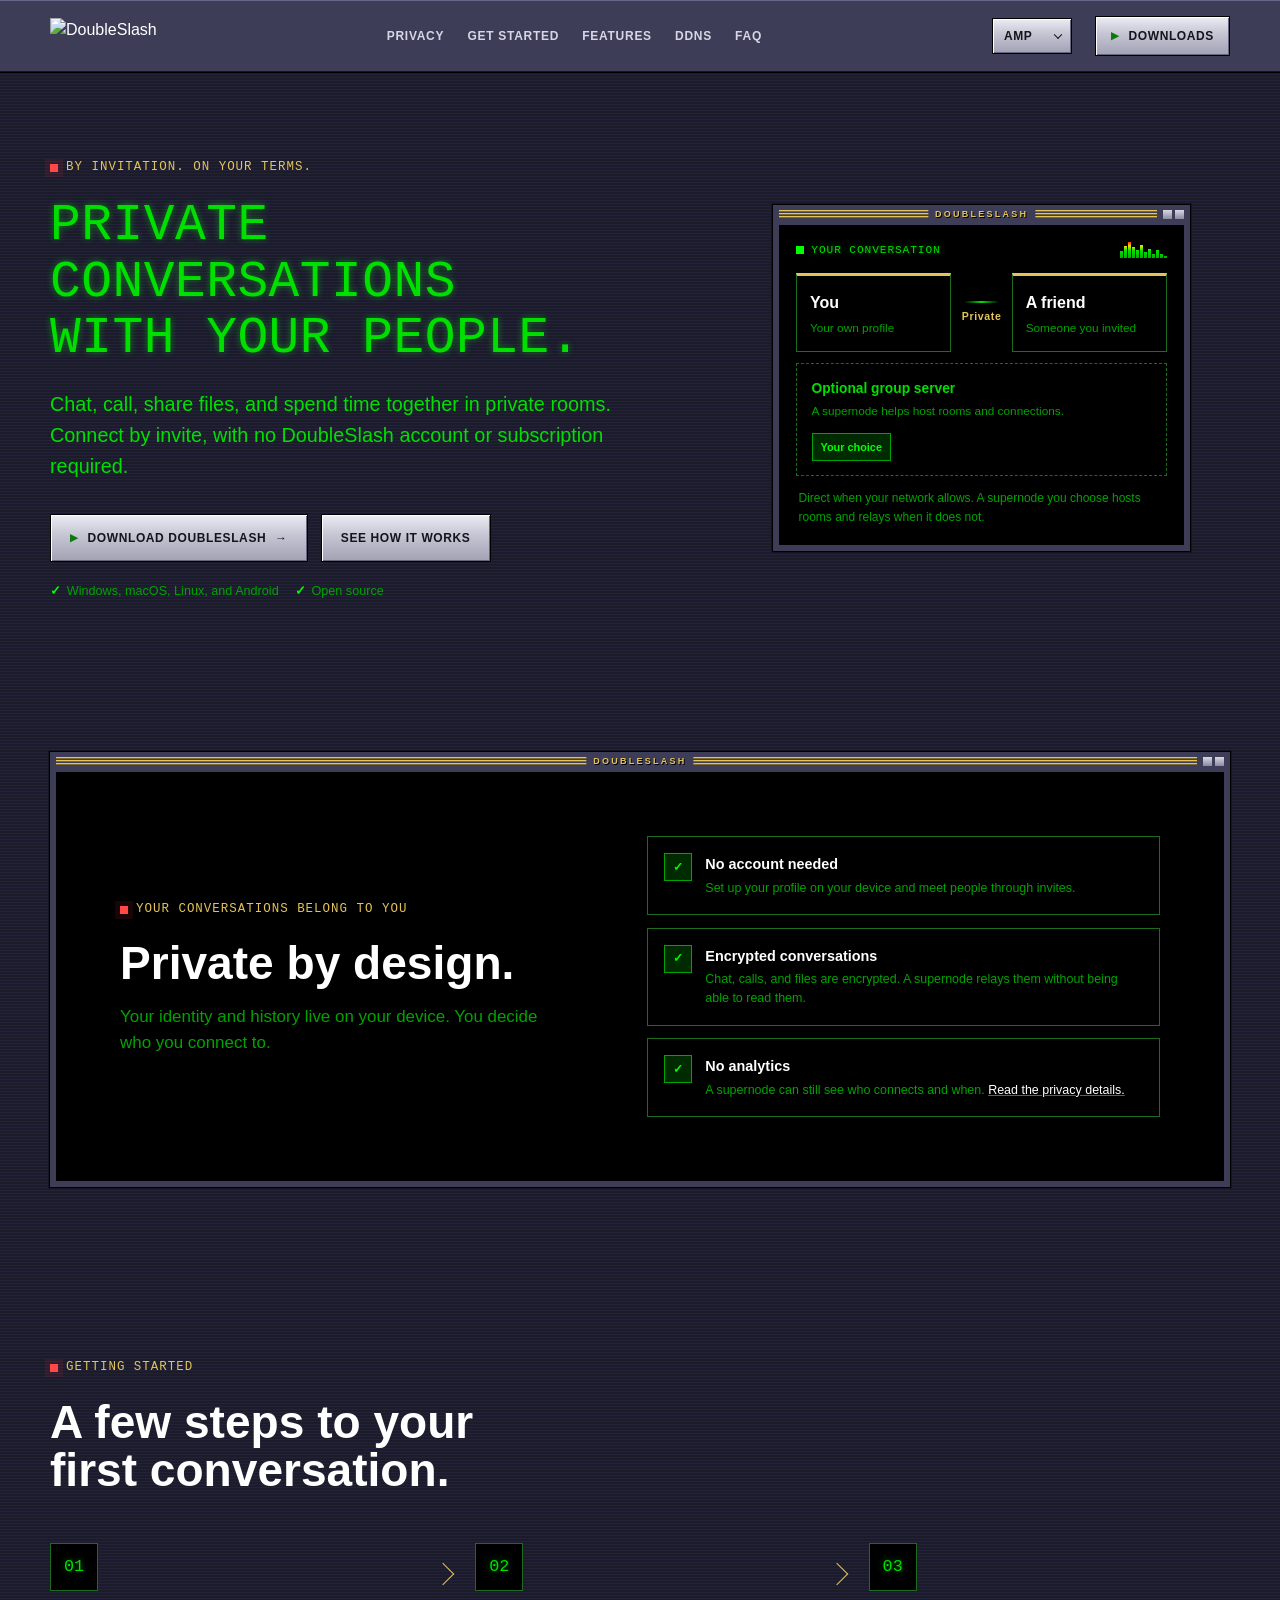
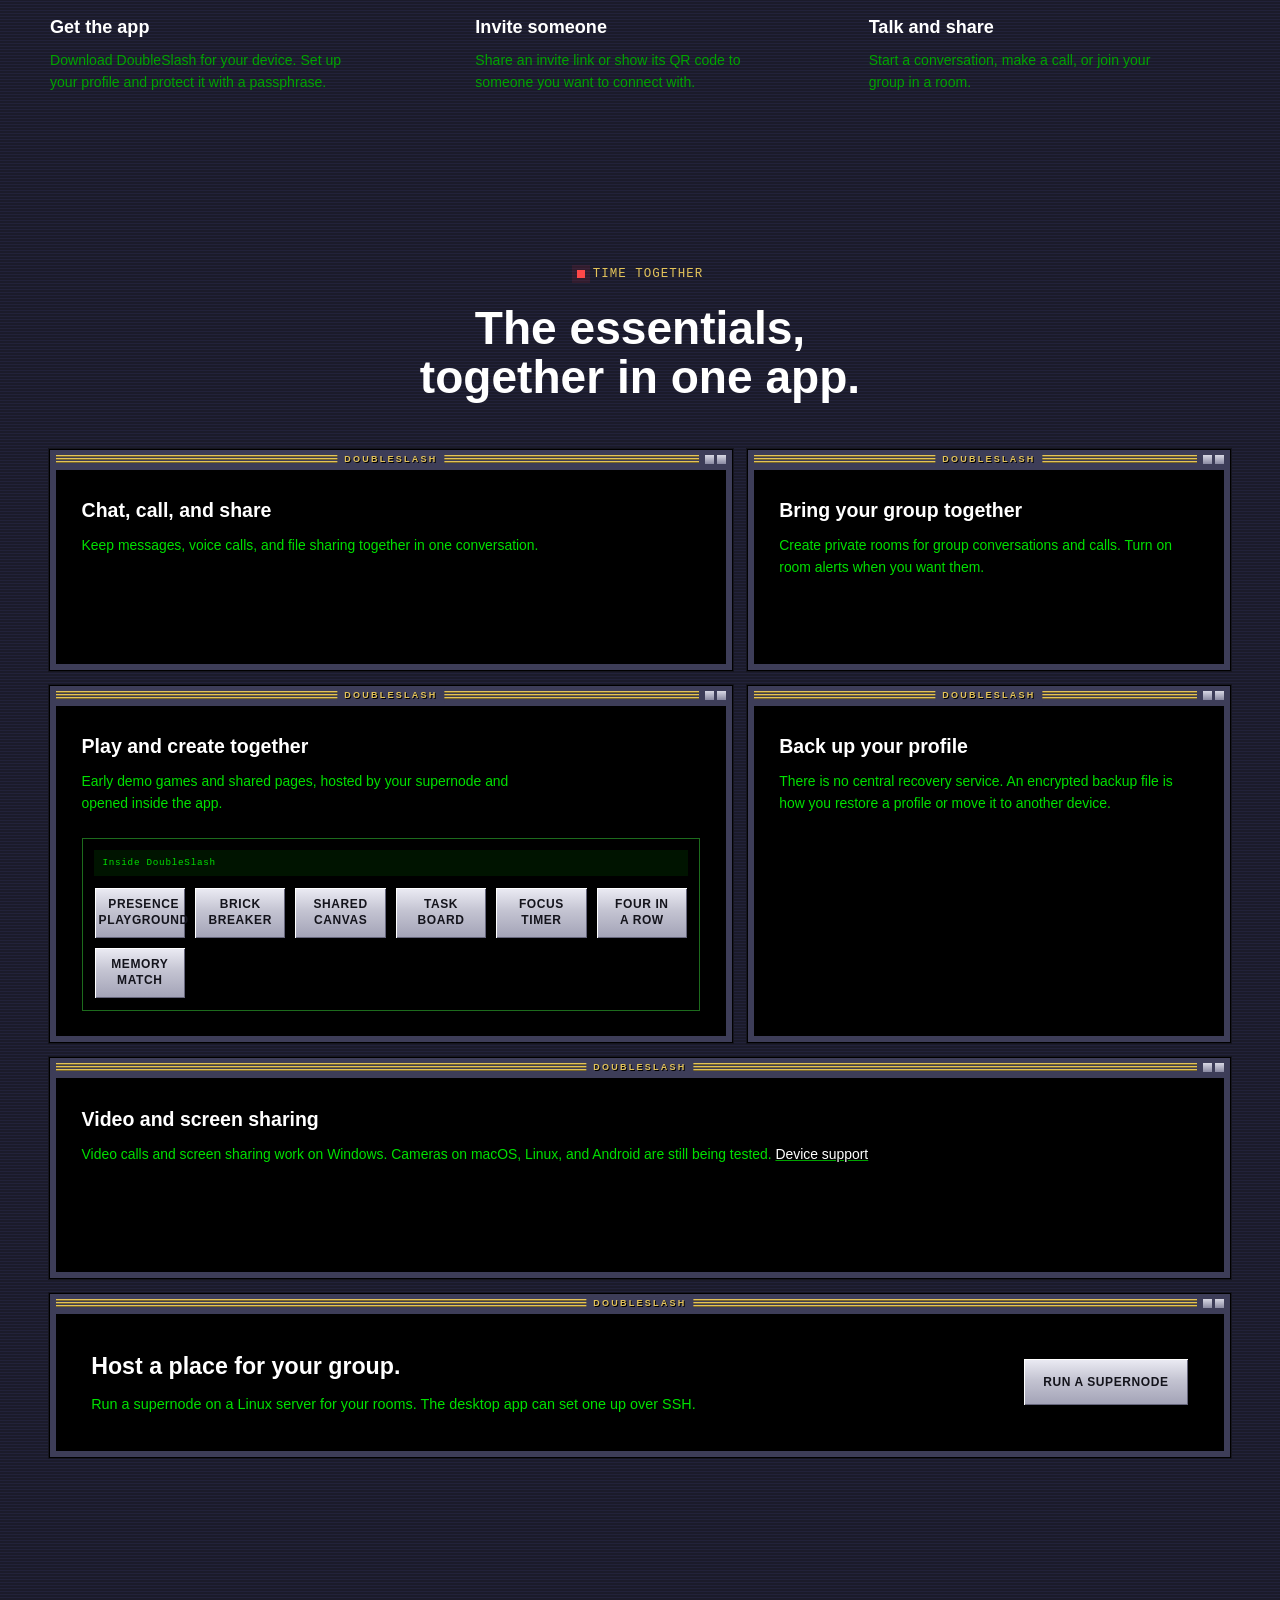
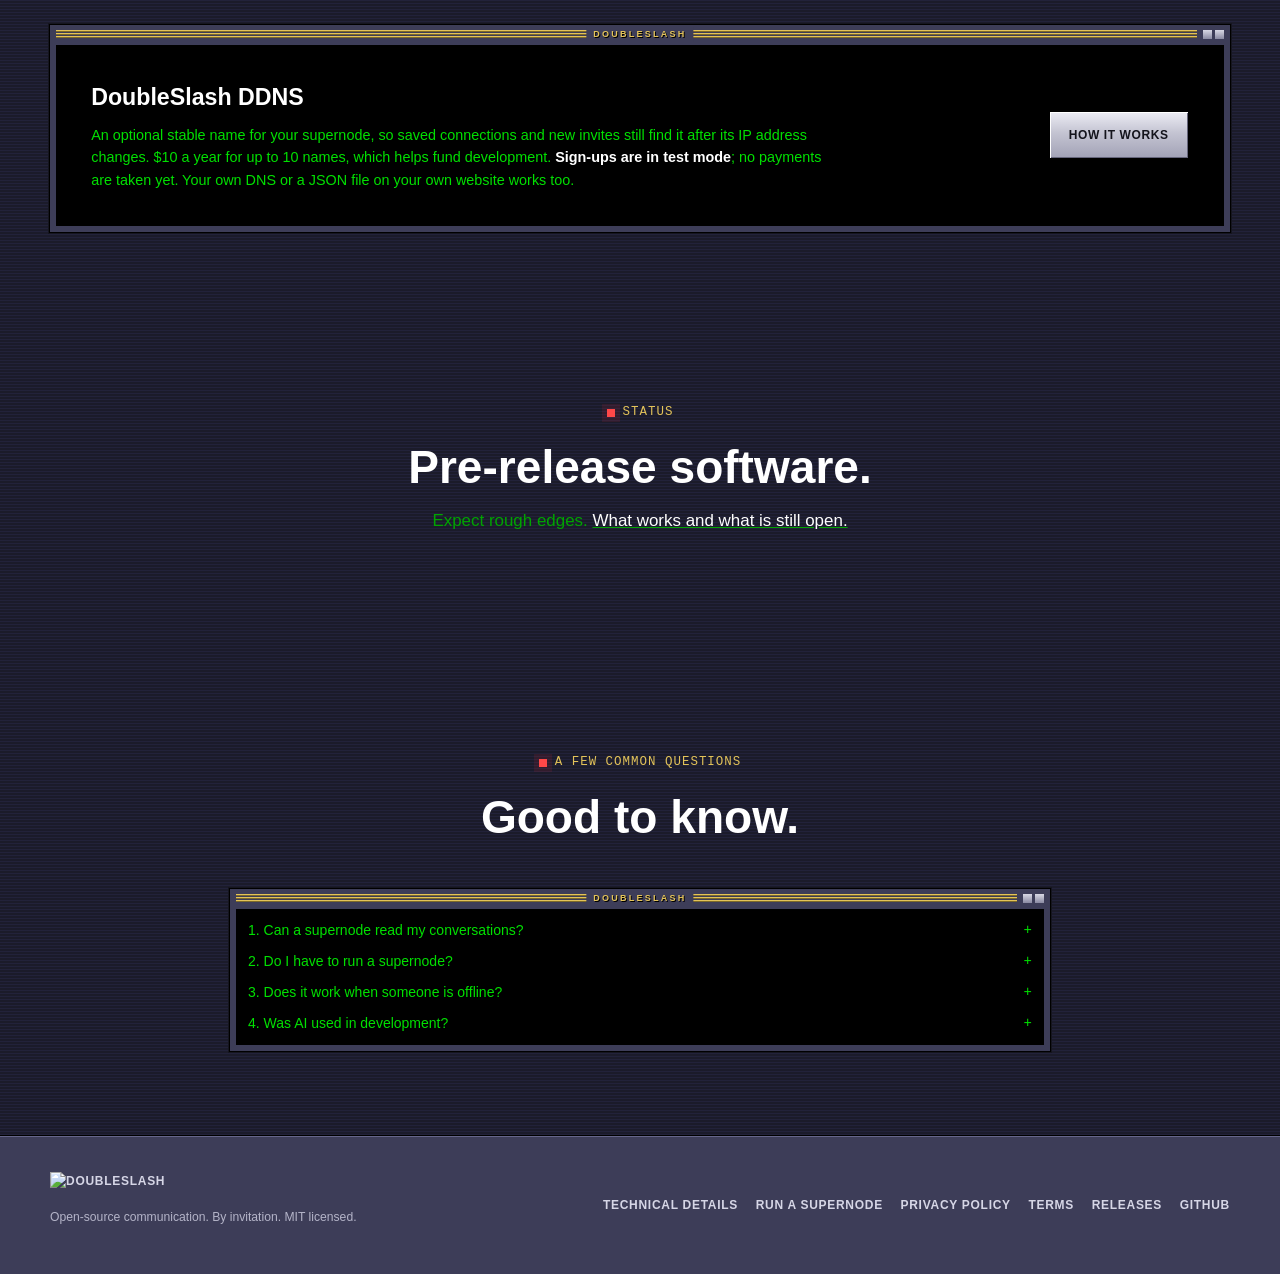
==== commit 31d4e0b4: "retro theme" ====
--- a/index.html
+++ b/index.html
@@ -1,22 +1,14 @@
 <!DOCTYPE html>
-<html lang="en">
+<html lang="en" data-theme="amp">
 <head>
-  <script>
-    (function () {
-      try {
-        if (localStorage.getItem("doubleslash-theme") === "light") {
-          document.documentElement.setAttribute("data-theme", "light");
-        }
-      } catch (e) {}
-    })();
-  </script>
+  <script src="themes.js"></script>
   <meta charset="UTF-8" />
   <meta name="viewport" content="width=device-width, initial-scale=1.0" />
   <meta name="robots" content="noindex, nofollow" />
-  <title>DoubleSlash &ndash; Private Communication, Without the Platform</title>
+  <title>DoubleSlash &ndash; Private Conversations, By Invitation</title>
   <meta
     name="description"
-    content="DoubleSlash is an invite-only peer-connectivity app for desktop and Android: chat, voice, files, rooms, video, and in-app portal pages, with identity that stays on your device."
+    content="Chat, call, share files, and spend time together in private rooms. DoubleSlash connects people by invite, with no account or subscription required."
   />
   <link rel="icon" href="favicon.ico" />
   <style>
@@ -235,49 +227,17 @@
     }
 
     .button:focus-visible,
-    .theme-toggle:focus-visible,
     summary:focus-visible,
     a:focus-visible {
       outline: 3px solid var(--focus-ring);
       outline-offset: 3px;
     }
 
-    .theme-toggle {
-      width: 40px;
-      height: 40px;
-      flex-shrink: 0;
-      display: grid;
-      place-items: center;
-      padding: 0;
-      border: 1px solid var(--line);
-      border-radius: 10px;
-      background: var(--surface);
-      color: var(--ink);
-      box-shadow: var(--shadow-sm);
-      cursor: pointer;
-    }
-
-    .theme-toggle:hover {
-      border-color: var(--brand);
-      color: var(--brand);
-    }
-
-    .theme-toggle svg {
-      width: 18px;
-      height: 18px;
-    }
-
-    .theme-toggle .icon-sun {
-      display: none;
-    }
-
-    html[data-theme="light"] .theme-toggle .icon-sun {
-      display: block;
-    }
-
-    html[data-theme="light"] .theme-toggle .icon-moon {
-      display: none;
-    }
+
+
+
+
+
 
     .button-primary {
       background: var(--brand);
@@ -1017,51 +977,6 @@
       font-size: 0.91rem;
     }
 
-    .final-cta {
-      padding: 1rem 0 6.5rem;
-    }
-
-    .cta-panel {
-      position: relative;
-      overflow: hidden;
-      padding: clamp(3rem, 7vw, 5.5rem) 2rem;
-      border-radius: var(--radius-lg);
-      background:
-        radial-gradient(circle at 20% 20%, rgba(126, 132, 255, 0.34), transparent 32%),
-        radial-gradient(circle at 85% 75%, rgba(255, 43, 64, 0.19), transparent 27%),
-        var(--dark);
-      color: #fff;
-      text-align: center;
-    }
-
-    .cta-panel h2 {
-      max-width: 800px;
-      margin-inline: auto;
-    }
-
-    .cta-panel p {
-      max-width: 650px;
-      margin: 0 auto 1.8rem;
-      color: #abb1c0;
-    }
-
-    .cta-panel .hero-actions {
-      justify-content: center;
-    }
-
-    .cta-panel .button-secondary {
-      border-color: #363b48;
-      background: #222630;
-      color: #fff;
-      box-shadow: none;
-    }
-
-    .cta-note {
-      margin-top: 1rem !important;
-      margin-bottom: 0 !important;
-      font-size: 0.72rem;
-    }
-
     .site-footer {
       padding: 2.2rem 0;
       border-top: 1px solid var(--line);
@@ -1199,10 +1114,6 @@
         display: none;
       }
 
-      .nav-actions .theme-toggle {
-        width: 38px;
-        height: 38px;
-      }
 
       .nav-actions .button-primary {
         min-height: 38px;
@@ -1309,6 +1220,7 @@
       }
     }
   </style>
+  <link rel="stylesheet" href="themes.css" />
 </head>
 <body>
   <a class="skip-link" href="#main">Skip to content</a>
@@ -1318,56 +1230,29 @@
       <a class="brand" href="#top" aria-label="DoubleSlash home">
         <img src="logo-full.svg" alt="DoubleSlash" />
       </a>
-
       <nav class="nav-links" aria-label="Primary navigation">
         <a href="#privacy">Privacy</a>
-        <a href="#how-it-works">How it works</a>
+        <a href="#how-it-works">Get started</a>
         <a href="#features">Features</a>
-        <a href="#status">Status</a>
+        <a href="#ddns">DDNS</a>
         <a href="#faq">FAQ</a>
-        <a href="architecture.html">Architecture</a>
-        <a href="support.html">Run a node</a>
       </nav>
-
       <div class="nav-actions">
         <details class="nav-drawer">
           <summary>Menu</summary>
           <nav aria-label="Primary navigation">
             <a href="#privacy">Privacy</a>
-            <a href="#how-it-works">How it works</a>
+            <a href="#how-it-works">Get started</a>
             <a href="#features">Features</a>
-            <a href="#status">Status</a>
+            <a href="#ddns">DDNS</a>
             <a href="#faq">FAQ</a>
-            <a href="architecture.html">Architecture</a>
-            <a href="support.html">Run a node</a>
+            <a href="support.html">Run a supernode</a>
             <a href="downloads.html">Downloads</a>
+            <label class="skin-picker" hidden><span class="skin-label">Skin</span><select data-theme-select><option value="amp">Amp</option><option value="dark">Dark</option><option value="light">Light</option></select></label>
           </nav>
         </details>
-        <button
-          type="button"
-          class="theme-toggle"
-          data-theme-toggle
-          aria-pressed="true"
-          aria-label="Use light appearance"
-        >
-          <svg class="icon-moon" viewBox="0 0 24 24" aria-hidden="true" fill="none" stroke="currentColor" stroke-width="1.8" stroke-linecap="round" stroke-linejoin="round">
-            <path d="M21 14.5A8.5 8.5 0 1 1 9.5 3 7 7 0 0 0 21 14.5z"/>
-          </svg>
-          <svg class="icon-sun" viewBox="0 0 24 24" aria-hidden="true" fill="none" stroke="currentColor" stroke-width="1.8" stroke-linecap="round" stroke-linejoin="round">
-            <circle cx="12" cy="12" r="4"/>
-            <path d="M12 3v1.5M12 19.5V21M4.9 4.9l1.1 1.1M18 18l1.1 1.1M3 12h1.5M19.5 12H21M4.9 19.1 6 18M18 6l1.1-1.1"/>
-          </svg>
-        </button>
-        <a
-          class="button button-secondary button-small"
-          href="https://github.com/DoubleSlashSpace/DoubleSlash"
-          target="_blank"
-          rel="noopener noreferrer"
-        >View source</a>
-        <a
-          class="button button-primary button-small"
-          href="downloads.html"
-        >Downloads</a>
+        <label class="skin-picker" hidden><span class="skin-label">Skin</span><select data-theme-select><option value="amp">Amp</option><option value="dark">Dark</option><option value="light">Light</option></select></label>
+        <a class="button button-primary button-small" href="downloads.html">Downloads</a>
       </div>
     </div>
   </header>
@@ -1376,55 +1261,35 @@
     <section class="hero" id="top">
       <div class="shell hero-grid">
         <div class="hero-content">
-          <p class="eyebrow">Invite-only by design</p>
-          <h1>Private communication, without the platform.</h1>
+          <p class="eyebrow">By invitation. On your terms.</p>
+          <h1>Private conversations with your people.</h1>
           <p class="hero-copy">
-            Chat, voice, files, rooms, video, and in-app games for people you invite.
-            Your identity stays on your device, and direct connections stay direct.
+            Chat, call, share files, and spend time together in private rooms.
+            Connect by invite, with no DoubleSlash account or subscription required.
           </p>
-
           <div class="hero-actions">
-            <a
-              class="button button-primary"
-              href="downloads.html"
-            >
-              Download DoubleSlash
-              <span aria-hidden="true">&rarr;</span>
-            </a>
+            <a class="button button-primary" href="downloads.html">Download DoubleSlash <span aria-hidden="true">&rarr;</span></a>
             <a class="button button-secondary" href="#how-it-works">See how it works</a>
           </div>
-
           <div class="hero-note" aria-label="Availability and licensing">
             <span>Windows, macOS, Linux, and Android</span>
-            <span>No account required</span>
             <span>Open source</span>
           </div>
         </div>
-
         <figure class="hero-panel">
           <div class="hero-panel-bar">
-            <span><i class="live-dot" aria-hidden="true"></i> Direct session</span>
-            <span>Invite only</span>
+            <span><i class="live-dot" aria-hidden="true"></i> Your conversation</span>
           </div>
           <div class="session-row">
-            <div class="session-peer">
-              <strong>You</strong>
-              <span>Identity on this device</span>
-            </div>
-            <div class="session-link" aria-hidden="true"><i></i>QUIC</div>
-            <div class="session-peer">
-              <strong>A person</strong>
-              <span>Someone you invited</span>
-            </div>
+            <div class="session-peer"><strong>You</strong><span>Your own profile</span></div>
+            <div class="session-link" aria-hidden="true"><i></i>Private</div>
+            <div class="session-peer"><strong>A friend</strong><span>Someone you invited</span></div>
           </div>
           <div class="session-relay">
-            <div>
-              <strong>Optional supernode</strong>
-              <span>Rooms and relay. Content stays sealed.</span>
-            </div>
-            <span class="relay-tag">When you choose one</span>
+            <div><strong>Optional group server</strong><span>A supernode helps host rooms and connections.</span></div>
+            <span class="relay-tag">Your choice</span>
           </div>
-          <figcaption class="hero-panel-caption">Direct when the path is open. A supernode you trust when you want a room or a relay.</figcaption>
+          <figcaption class="hero-panel-caption">Direct when your network allows. A supernode you choose hosts rooms and relays when it does not.</figcaption>
         </figure>
       </div>
     </section>
@@ -1432,49 +1297,24 @@
     <section class="section" id="privacy">
       <div class="shell privacy-panel">
         <div>
-          <p class="eyebrow">A smaller trust surface</p>
-          <h2>Less infrastructure to trust.</h2>
-          <p class="section-lede">
-            There is no account system and no directory. Optional supernodes help
-            when your network needs them &mdash; they never hold your identity or
-            the keys that seal room chat, files, and media.
-          </p>
+          <p class="eyebrow">Your conversations belong to you</p>
+          <h2>Private by design.</h2>
+          <p class="section-lede">Your identity and history live on your device. You decide who you connect to.</p>
         </div>
-
         <div class="privacy-list">
           <div class="privacy-item">
             <span class="privacy-check" aria-hidden="true">&#10003;</span>
-            <div>
-              <strong>No accounts, no directory</strong>
-              <p>Your identity is created on your device. You meet people through signed, expiring invites &mdash; not searchable profiles.</p>
-            </div>
+            <div><strong>No account needed</strong><p>Set up your profile on your device and meet people through invites.</p></div>
+          </div>
+          <div class="privacy-item">
+            <span class="privacy-check" aria-hidden="true">&#10003;</span>
+            <div><strong>Encrypted conversations</strong><p>Chat, calls, and files are encrypted. A supernode relays them without being able to read them.</p></div>
           </div>
           <div class="privacy-item">
             <span class="privacy-check" aria-hidden="true">&#10003;</span>
             <div>
-              <strong>Conversations stay sealed</strong>
-              <p>Chat, voice, files, and video are encrypted between the people in them. A relay moves bytes it cannot read.</p>
-            </div>
-          </div>
-          <div class="privacy-item">
-            <span class="privacy-check" aria-hidden="true">&#10003;</span>
-            <div>
-              <strong>Metadata, described honestly</strong>
-              <p>A relay still sees peer and room IDs, who is connected, timing, and how much data moves.</p>
-            </div>
-          </div>
-          <div class="privacy-item">
-            <span class="privacy-check" aria-hidden="true">&#10003;</span>
-            <div>
-              <strong>Nothing turns on quietly</strong>
-              <p>Features are agreed per connection, and anything outside the core set asks for your consent first.</p>
-            </div>
-          </div>
-          <div class="privacy-item">
-            <span class="privacy-check" aria-hidden="true">&#10003;</span>
-            <div>
-              <strong>Other network use, named</strong>
-              <p>Desktop chat can show link-preview cards. Playing one contacts that video host from your machine, and you can turn the cards off. An optional assistant, off until you enable it, talks only to the Ollama address you configure.</p>
+              <strong>No analytics</strong>
+              <p>A supernode can still see who connects and when. <a href="https://github.com/DoubleSlashSpace/DoubleSlash/blob/develop/PRIVACY.md">Read the privacy details.</a></p>
             </div>
           </div>
         </div>
@@ -1484,44 +1324,13 @@
     <section class="section section-white" id="how-it-works">
       <div class="shell">
         <div class="section-heading">
-          <p class="eyebrow">From zero to connected</p>
-          <h2>Trust starts with an invite.</h2>
-          <p class="section-lede">
-            No sign-up, no profile, no discovery service.
-          </p>
+          <p class="eyebrow">Getting started</p>
+          <h2>A few steps to your first conversation.</h2>
         </div>
-
         <div class="steps">
-          <article class="step">
-            <h3>Create your identity</h3>
-            <p>DoubleSlash generates an Ed25519 identity on your device and locks it with a local passphrase.</p>
-          </article>
-          <article class="step">
-            <h3>Share a signed invite</h3>
-            <p>Send an <code>https://doubleslash.space/i#&hellip;</code> link, or show that same link as a QR code. The code does not create another invite. Everything after <code>#</code> carries the invite and stays out of the request to the website. A personal invite works once, for 15 minutes, and only on the device that created it.</p>
-          </article>
-          <article class="step">
-            <h3>Connect</h3>
-            <p>You connect directly when the network allows, or through a supernode you chose when it does not. Rooms always use a supernode.</p>
-          </article>
-        </div>
-
-        <div class="invite-explainer" aria-labelledby="invite-links">
-          <h3 id="invite-links">What does the # in an invite link do?</h3>
-          <p>
-            The <code>#</code> is a <strong>fragment separator</strong>. Everything
-            after it is the <strong>fragment identifier</strong>, often used as a
-            page anchor. DoubleSlash uses it to carry the invite instead.
-            Your browser requests <code>https://doubleslash.space/i</code> without
-            sending the <code>#</code> or anything after it to the web server.
-          </p>
-          <p>
-            The landing page reads the invite locally in your browser and passes
-            it to the installed DoubleSlash app, which validates it. Room invites
-            use <code>/r#&hellip;</code> the same way. Keep the whole link, including
-            everything after <code>#</code>, when you share or copy it.
-            <a href="architecture.html#invite-links">See how the handoff works &rarr;</a>
-          </p>
+          <article class="step"><h3>Get the app</h3><p>Download DoubleSlash for your device. Set up your profile and protect it with a passphrase.</p></article>
+          <article class="step"><h3 id="invite-links">Invite someone</h3><p>Share an invite link or show its QR code to someone you want to connect with.</p></article>
+          <article class="step"><h3>Talk and share</h3><p>Start a conversation, make a call, or join your group in a room.</p></article>
         </div>
       </div>
     </section>
@@ -1529,47 +1338,23 @@
     <section class="section" id="features">
       <div class="shell">
         <div class="section-heading center">
-          <p class="eyebrow">Built for real groups</p>
-          <h2>More than a private messenger.</h2>
-          <p class="section-lede">
-            Native desktop and Android clients, with optional infrastructure you can run yourself.
-            Desktop can use a local Ollama assistant, off until you enable it.
-            <a href="architecture.html">See the full architecture &rarr;</a>
-          </p>
+          <p class="eyebrow">Time together</p>
+          <h2>The essentials, together in one app.</h2>
         </div>
-
         <div class="bento">
           <article class="bento-card large">
-            <h3>Everything in one conversation</h3>
-            <p>
-              Voice, chat, files, and video share the same negotiated connection.
-              If a direct call cannot connect within five seconds, it can fall back
-              to a temporary private room on a supernode you already trust.
-              Message myself is a separate text chat with your other devices of
-              this identity. It keeps history on each device, and it does not
-              place calls, send files, or reach a device that is offline.
-            </p>
+            <h3>Chat, call, and share</h3>
+            <p>Keep messages, voice calls, and file sharing together in one conversation.</p>
           </article>
-
           <article class="bento-card medium">
-            <h3>Rooms belong to the people in them</h3>
-            <p>
-              Up to 32 people per room. Definitions live on participant devices
-              and come back when you reconnect. Public user-created rooms are off
-              unless the operator turns them on. Message alerts for a room stay
-              off until you enable them there.
-            </p>
+            <h3>Bring your group together</h3>
+            <p>Create private rooms for group conversations and calls. Turn on room alerts when you want them.</p>
           </article>
-
           <article class="bento-card large">
-            <h3>Games and shared pages, inside the app</h3>
-            <p>
-              Hosted pages and seven demo apps open through <code>d://</code>
-              inside the native client &mdash; never on a public web server.
-              Shared state lives in open pages only.
-            </p>
-            <div class="portal-window" aria-label="Illustrative in-app portal">
-              <div class="portal-bar">d://supernode-id/games/</div>
+            <h3>Play and create together</h3>
+            <p>Early demo games and shared pages, hosted by your supernode and opened inside the app.</p>
+            <div class="portal-window" aria-label="Illustrative shared activities inside DoubleSlash">
+              <div class="portal-bar">Inside DoubleSlash</div>
               <div class="portal-grid">
                 <div class="portal-tile">Presence<br />Playground</div>
                 <div class="portal-tile">Brick<br />Breaker</div>
@@ -1581,60 +1366,31 @@
               </div>
             </div>
           </article>
-
           <article class="bento-card medium">
-            <h3>Your history stays yours</h3>
-            <p>
-              Conversation history, room definitions, and encrypted backups live on
-              your device, not in someone else&rsquo;s archive. There is no account
-              recovery service.
-            </p>
+            <h3>Back up your profile</h3>
+            <p>There is no central recovery service. An encrypted backup file is how you restore a profile or move it to another device.</p>
           </article>
-
           <article class="bento-card wide">
-            <p class="card-flag">Platform coverage</p>
-            <h3>Video is implemented, with different capture on each OS</h3>
-            <p>
-              Every client can send and receive VP9 and VP8. Rooms default to VP9,
-              and a sender that falls behind on VP9 encoding switches to VP8 for
-              that session. Windows also offers H.264, screen or window sharing,
-              and system or app audio. On the desktop, a person&rsquo;s video can open
-              in its own window or fill the screen. Linux and macOS camera paths
-              still need a hardware check. On Android, incoming video is opt-in
-              per person and has not been checked on a device yet. Shared-audio
-              playback on Android remains open work.
-              <a href="architecture.html#media">See platform coverage &rarr;</a>
-            </p>
+            <h3>Video and screen sharing</h3>
+            <p>Video calls and screen sharing work on Windows. Cameras on macOS, Linux, and Android are still being tested. <a href="architecture.html#media">Device support</a></p>
           </article>
         </div>
-
         <div class="operator" id="operators" style="margin-top: 1rem;">
+          <div><h3>Host a place for your group.</h3><p>Run a supernode on a Linux server for your rooms. The desktop app can set one up over SSH.</p></div>
+          <div class="operator-actions"><a class="button button-secondary" href="support.html">Run a supernode</a></div>
+        </div>
+      </div>
+    </section>
+
+    <section class="section" id="ddns" aria-labelledby="ddns-title">
+      <div class="shell">
+        <div class="operator">
           <div>
-            <h3>Want to run the infrastructure?</h3>
-            <p>
-              Host a supernode to give your group connectivity, shared rooms, and
-              in-app pages &mdash; without becoming its identity authority or being
-              able to read anything it carries.
-              <a href="support.html">Run a node</a>
-              on a Linux server you operate.
-              If you need a machine, the Vultr and DigitalOcean buttons on that page are affiliate links and may pay DoubleSlash a commission.
-            </p>
-            <p>
-              Give your supernode a stable connection anchor with an optional hostname:
-              use DNS on your own domain, a compatible JSON file on your own website,
-              or DoubleSlash&rsquo;s DDDNS service. DDDNS supports the project but is
-              100% optional.
-              <a href="support.html#hostnames">How hostnames help when an IP changes &rarr;</a>
-            </p>
+            <h3 id="ddns-title">DoubleSlash DDNS</h3>
+            <p>An optional stable name for your supernode, so saved connections and new invites still find it after its IP address changes. $10 a year for up to 10 names, which helps fund development. <strong>Sign-ups are in test mode</strong>; no payments are taken yet. Your own DNS or a JSON file on your own website works too.</p>
           </div>
           <div class="operator-actions">
-            <a class="button button-secondary" href="support.html">Run a node</a>
-            <a
-              class="button button-secondary"
-              href="https://github.com/DoubleSlashSpace/DoubleSlash/blob/develop/docs/SUPERNODE.md"
-              target="_blank"
-              rel="noopener noreferrer"
-            >View operator docs</a>
+            <a class="button button-secondary" href="support.html#hostnames">How it works</a>
           </div>
         </div>
       </div>
@@ -1643,186 +1399,48 @@
     <section class="section section-white" id="status">
       <div class="shell">
         <div class="section-heading center">
-          <p class="eyebrow">Where the project stands</p>
-          <h2>Honest status, not a launch page.</h2>
-          <p class="section-lede">
-            DoubleSlash is pre-release software built in public.
-            <a href="architecture.html#status">See the full breakdown &rarr;</a>
-          </p>
+          <p class="eyebrow">Status</p>
+          <h2>Pre-release software.</h2>
+          <p class="section-lede">Expect rough edges. <a href="architecture.html#status">What works and what is still open.</a></p>
         </div>
-
-        <div class="status-grid">
-          <article class="status-card">
-            <p class="status-tag shipped">Working today</p>
-            <h3>Shipped in the client</h3>
-            <ul class="status-list">
-              <li>HTTPS invites, including a QR code of the same link, and device-held identity</li>
-              <li>Direct and room chat, voice, and files up to 4&nbsp;GiB that can resume after an interruption</li>
-              <li>Message myself: live text between your own devices, kept on each device</li>
-              <li>Rooms for up to 32 people, sealed end to end, with alerts off until you enable them</li>
-              <li>In-app portal and seven demo apps</li>
-              <li>VP9 and VP8 video, desktop pop-out and full screen, plus Windows screen share and shared audio</li>
-            </ul>
-          </article>
-
-          <article class="status-card building">
-            <p class="status-tag building">In progress</p>
-            <h3>Still open</h3>
-            <ul class="status-list">
-              <li>Shared-audio playback on Android</li>
-              <li>Screen and shared-audio capture outside Windows</li>
-              <li>Linux and macOS camera checks, plus two-client and room media acceptance</li>
-              <li>Device pairing and simultaneous-use acceptance</li>
-              <li>WASM plugin sandbox</li>
-            </ul>
-          </article>
-
-          <article class="status-card out">
-            <p class="status-tag out">Not planned</p>
-            <h3>Out of scope by design</h3>
-            <ul class="status-list">
-              <li>Accounts, a user directory, or discovery</li>
-              <li>A supernode that can read your content</li>
-              <li>A public web version</li>
-              <li>Telemetry or analytics of any kind</li>
-            </ul>
-          </article>
-        </div>
-
-        <p class="status-note">
-          The official Windows release is on the <a href="https://apps.microsoft.com/detail/9N09Q23FW92M?hl=en-us&amp;gl=US">Microsoft Store</a>.
-          Desktop nightlies cover Windows, macOS, and Linux. Android APKs have their own
-          <a href="downloads.html#android">download</a>. A nightly install requires a development
-          manifest and checks its archive hash; that manifest is accepted unsigned.
-          A stable install proceeds when no manifest is supplied. When one is supplied,
-          the installer requires a valid project signature and a matching archive hash.
-          Published SHA-256 sidecars are checked when present. Android updates are separate APK installs.
-        </p>
       </div>
     </section>
 
     <section class="section" id="faq">
       <div class="shell">
-        <div class="section-heading center">
-          <p class="eyebrow">The short answers</p>
-          <h2>Frequently asked questions.</h2>
-          <p class="section-lede">Deeper detail lives on the <a href="architecture.html">architecture page</a>.</p>
-        </div>
-
+        <div class="section-heading center"><p class="eyebrow">A few common questions</p><h2>Good to know.</h2></div>
         <div class="faq">
           <details>
             <summary>Can a supernode read my conversations?</summary>
-            <p>
-              No. Chat, voice, files, and video are sealed before they reach a
-              supernode, and nodes never receive room keys. They do see routing
-              metadata: peer and room IDs, membership, timing, byte volumes, room
-              names, and file-offer details such as filename and size.
-            </p>
+            <p>No. It can see who is connected and when, and the names of rooms and of files shared in them, but not what is said or sent.</p>
           </details>
           <details>
-            <summary>Do I need a supernode at all?</summary>
-            <p>
-              Direct one-to-one chat and calls do not, if the two peers can reach
-              each other. A mutually trusted supernode can coordinate UDP hole
-              punching, relay traffic, and host rooms. Rooms always need a supernode.
-            </p>
+            <summary>Do I have to run a supernode?</summary>
+            <p>No. You can use someone else&rsquo;s. One-to-one conversations can connect directly when your network allows; rooms need a supernode.</p>
           </details>
           <details>
-            <summary>Can I make video calls yet?</summary>
-            <p>
-              Yes, with limits that depend on the device. Every client can send and
-              receive VP9 and VP8. Rooms use VP9 unless the sender falls behind,
-              in which case that session switches to VP8. Windows can also use
-              H.264, share a screen or window, and share system or app audio.
-              On the desktop, a person&rsquo;s video can open in its own window or
-              fill the screen. Linux and macOS camera capture still needs a
-              hardware check, and screen or shared-audio capture is a Windows
-              feature. On Android,
-              incoming video is opt-in per person and has not been validated on a
-              device. Shared-audio playback on Android remains open work. Voice,
-              chat, rooms, and files work across the clients.
-            </p>
+            <summary>Does it work when someone is offline?</summary>
+            <p>No. Messages are delivered only while both sides are online; nothing is stored for later delivery.</p>
           </details>
           <details>
-            <summary>Is there an Android app?</summary>
-            <p>
-              Yes. Android uses the same Rust core through JNI, with Kotlin/Compose
-              for chat, voice, files, rooms, portal access, backups, and camera
-              video. Incoming video is opt-in per person and has not been checked
-              on a device. Shared-audio playback remains open work.
-              <a href="downloads.html#android">Download the Android APK</a> or build it
-              from the repository.
-            </p>
-          </details>
-          <details>
-            <summary>Can I message my other devices?</summary>
-            <p>
-              Yes. Message myself sits above your contacts on desktop and Android.
-              It is live text with the other devices of this identity, and each
-              device keeps its own history. It does not place calls, send files,
-              or deliver a message to a device that is offline. Pairing and
-              continuous history sync are still open.
-            </p>
-          </details>
-          <details>
-            <summary>Is there an AI assistant?</summary>
-            <p>
-              On desktop, if you turn it on. It sends prompts to an Ollama server
-              you configure, which defaults to your own machine. Tools that send
-              chat, join calls, or share files stay off until you enable them.
-              The assistant is a desktop setting.
-            </p>
-          </details>
-          <details>
-            <summary>Was AI used to develop DoubleSlash?</summary>
-            <p>
-              Yes. All of them... Claude, Cursor, Codex, and Grok have been used throughout
-              development.
-            </p>
-          </details>
-          <details>
-            <summary>Why are games in the supernode portal page?</summary>
-            <p>
-              Tech demo mainly for testing purposes, and the desire to create a controlled environment for games. This ensures that gameplay is contained and secure.
-              They run inside the native client through <code>d://</code>, and are
-              intentionally not exposed to the open web.
-            </p>
+            <summary>Was AI used in development?</summary>
+            <p>Yes. Tools including Claude, Cursor, Codex, and Grok have been used during development.</p>
           </details>
         </div>
       </div>
     </section>
 
-    <section class="final-cta">
-      <div class="shell cta-panel">
-        <h2>Your group. Your identity. Your path.</h2>
-        <div class="hero-actions">
-          <a
-            class="button button-primary"
-            href="downloads.html"
-          >Download DoubleSlash <span aria-hidden="true">&rarr;</span></a>
-          <a
-            class="button button-secondary"
-            href="https://github.com/DoubleSlashSpace/DoubleSlash"
-            target="_blank"
-            rel="noopener noreferrer"
-          >Explore the source</a>
-        </div>
-        <p class="cta-note">The official Windows release is on the Microsoft Store. Nightlies cover macOS, Linux, Android, and Windows.</p>
-      </div>
-    </section>
   </main>
 
   <footer class="site-footer">
     <div class="shell footer-row">
       <div>
-        <a class="brand" href="#top" aria-label="DoubleSlash home">
-          <img src="logo-full.svg" alt="DoubleSlash" />
-        </a>
-        <p class="footer-copy">Open-source, invite-only peer connectivity. MIT licensed.</p>
+        <a class="brand" href="#top" aria-label="DoubleSlash home"><img src="logo-full.svg" alt="DoubleSlash" /></a>
+        <p class="footer-copy">Open-source communication. By invitation. MIT licensed.</p>
       </div>
       <nav class="footer-links" aria-label="Footer navigation">
-        <a href="architecture.html">Architecture</a>
-        <a href="support.html">Run a node</a>
+        <a href="architecture.html">Technical details</a>
+        <a href="support.html">Run a supernode</a>
         <a href="https://github.com/DoubleSlashSpace/DoubleSlash/blob/develop/PRIVACY.md">Privacy policy</a>
         <a href="https://github.com/DoubleSlashSpace/DoubleSlash/blob/develop/TERMS.md">Terms</a>
         <a href="https://github.com/DoubleSlashSpace/DoubleSlash/releases">Releases</a>
@@ -1830,34 +1448,5 @@
       </nav>
     </div>
   </footer>
-  <script>
-    (function () {
-      var KEY = "doubleslash-theme";
-      function current() {
-        try {
-          return localStorage.getItem(KEY) === "light" ? "light" : "dark";
-        } catch (e) {
-          return "dark";
-        }
-      }
-      function apply(theme) {
-        var dark = theme !== "light";
-        if (dark) document.documentElement.removeAttribute("data-theme");
-        else document.documentElement.setAttribute("data-theme", "light");
-        document.querySelectorAll("[data-theme-toggle]").forEach(function (btn) {
-          btn.setAttribute("aria-pressed", dark ? "true" : "false");
-          btn.setAttribute("aria-label", dark ? "Use light appearance" : "Use dark appearance");
-        });
-      }
-      apply(current());
-      document.addEventListener("click", function (event) {
-        var btn = event.target.closest("[data-theme-toggle]");
-        if (!btn) return;
-        var next = current() === "light" ? "dark" : "light";
-        try { localStorage.setItem(KEY, next); } catch (e) {}
-        apply(next);
-      });
-    })();
-  </script>
 </body>
 </html>
--- a/themes.css
+++ b/themes.css
@@ -0,0 +1,679 @@
+/* Site skins, shared by every page.
+
+   Amp is the default: each page's <html> carries data-theme="amp", and
+   themes.js swaps in the saved skin before first paint. Dark has no
+   attribute; each page defines its own dark and light tokens.
+   A skin below overrides those tokens and the shapes the pages share, and
+   is scoped entirely under its html[data-theme] value.
+
+   Link this file after the page's own <style> so equal-specificity rules
+   here win. */
+
+/* ── Skin picker (all skins) ─────────────────────────────────────────── */
+
+.skin-picker {
+  position: relative;
+  display: inline-flex;
+  align-items: center;
+  flex-shrink: 0;
+}
+
+.skin-picker[hidden] {
+  display: none;
+}
+
+.skin-picker .skin-label {
+  position: absolute;
+  width: 1px;
+  height: 1px;
+  margin: -1px;
+  padding: 0;
+  overflow: hidden;
+  clip: rect(0 0 0 0);
+  white-space: nowrap;
+  border: 0;
+}
+
+.skin-picker select {
+  -webkit-appearance: none;
+  appearance: none;
+  height: 36px;
+  margin: 0;
+  padding: 0 28px 0 11px;
+  border: 1px solid var(--line);
+  border-radius: 8px;
+  background: var(--surface);
+  color: var(--ink);
+  font: inherit;
+  font-size: 13px;
+  font-weight: 600;
+  line-height: 1;
+  cursor: pointer;
+}
+
+.skin-picker select:hover {
+  border-color: var(--brand);
+}
+
+.skin-picker select:focus-visible {
+  outline: 3px solid var(--brand);
+  outline-offset: 3px;
+}
+
+/* Where a page has a narrow-screen menu, the picker moves into it. */
+.nav-drawer .skin-picker {
+  display: flex;
+  margin: 0.4rem 0.4rem 0.2rem;
+}
+
+.nav-drawer .skin-picker select {
+  width: 100%;
+}
+
+@media (max-width: 720px) {
+  .nav-actions > .skin-picker {
+    display: none;
+  }
+}
+
+.skin-picker::after {
+  content: "";
+  position: absolute;
+  top: 50%;
+  right: 11px;
+  width: 6px;
+  height: 6px;
+  border-right: 1.5px solid var(--ink);
+  border-bottom: 1.5px solid var(--ink);
+  opacity: 0.6;
+  transform: translateY(-70%) rotate(45deg);
+  pointer-events: none;
+}
+
+/* ── Amp: a late-90s media player ────────────────────────────────────────
+   Beveled gunmetal windows with gold striped title bars, black screens
+   with green display text, a blue selection bar, and gray 3D buttons. */
+
+html[data-theme="amp"] {
+  color-scheme: dark;
+
+  --amp-desk: #1b1b2a;
+  --amp-groove: #22223a;
+  --amp-frame: #3d3d58;
+  --amp-frame-hi: #66668a;
+  --amp-frame-lo: #15151f;
+  --amp-green: #00e000;
+  --amp-green-dim: #00a400;
+  --amp-sel: #0000c6;
+  --amp-gold: #e3c35a;
+  --amp-gold-lo: #7d6a28;
+  --amp-glow: 0 0 7px rgba(0, 255, 0, 0.45);
+  --amp-sans: Tahoma, Verdana, "Segoe UI", sans-serif;
+  --amp-body: Arial, Helvetica, sans-serif;
+  --amp-lcd: "Lucida Console", "Courier New", monospace;
+
+  /* Page tokens. Not every page defines every one. */
+  --ink: var(--amp-green);
+  --ink-soft: var(--amp-green);
+  --soft: var(--amp-green);
+  --muted: var(--amp-green-dim);
+  --paper: #000;
+  --surface: #000;
+  --surface-soft: #001400;
+  --line: #124a12;
+  --line-strong: #1d6b1d;
+  --brand: var(--amp-gold);
+  --brand-dark: var(--amp-gold);
+  --brand-soft: #1e1a08;
+  --green: #00ff00;
+  --green-soft: #002a00;
+  --red: #ff4848;
+  --warn: var(--amp-gold);
+  --header-bg: var(--amp-frame);
+  --header: var(--amp-frame);
+  --header-line: #000;
+  --endpoint-bg: #000;
+  --endpoint-border: var(--line-strong);
+  --shadow: none;
+  --shadow-sm: none;
+  --shadow-lg: none;
+  --card-sheen: none;
+  --note: #000;
+  --note-line: var(--line-strong);
+  --button: #c4c4d2;
+  --button-hover: #d4d4e2;
+  --pending: var(--amp-green-dim);
+  --nightly: var(--amp-gold);
+  --focus-ring: var(--amp-gold);
+  --logo-filter: none;
+
+  background: var(--amp-desk);
+  scrollbar-color: var(--amp-frame-hi) var(--amp-frame-lo);
+}
+
+html[data-theme="amp"] body {
+  background:
+    repeating-linear-gradient(to bottom, transparent 0 2px, var(--amp-groove) 2px 3px),
+    var(--amp-desk);
+  color: var(--ink);
+  font-family: var(--amp-body);
+  -webkit-font-smoothing: auto;
+}
+
+html[data-theme="amp"] *,
+html[data-theme="amp"] *::before,
+html[data-theme="amp"] *::after {
+  border-radius: 0 !important;
+}
+
+html[data-theme="amp"] ::selection {
+  background: var(--amp-sel);
+  color: #fff;
+}
+
+/* Zero specificity: a page's own heading colours (such as the trust
+   boundaries' green and red) still win. */
+:where(html[data-theme="amp"]) :where(h2, h3, strong, summary, th) {
+  color: #fff;
+}
+
+html[data-theme="amp"] :is(h1, h2, h3) {
+  font-family: var(--amp-sans);
+  letter-spacing: 0;
+}
+
+html[data-theme="amp"] h1 {
+  font-family: var(--amp-lcd);
+  font-size: clamp(2rem, 4vw, 3.3rem);
+  font-weight: normal;
+  line-height: 1.1;
+  letter-spacing: 0.01em;
+  text-transform: uppercase;
+  color: var(--amp-green);
+  text-shadow: var(--amp-glow);
+}
+
+html[data-theme="amp"] a {
+  color: #fff;
+  text-decoration-color: var(--amp-green-dim);
+}
+
+/* Like the current track in a playlist. */
+html[data-theme="amp"] main a:not([class]):hover {
+  background: var(--amp-sel);
+  color: #fff;
+  text-decoration: none;
+}
+
+html[data-theme="amp"] code {
+  border: 1px solid #0b3d0b;
+  background: #001a00;
+  color: #9dff9d;
+  font-family: var(--amp-lcd);
+}
+
+/* Display text: labels, counters and readouts. */
+html[data-theme="amp"] :is(.eyebrow, .kicker, .section-no, .channel-status, .flag, .status, .meta, .compat, .hero-panel-bar, .portal-bar, caption, thead th) {
+  font-family: var(--amp-lcd);
+  font-weight: normal;
+  letter-spacing: 0.08em;
+}
+
+html[data-theme="amp"] :is(.eyebrow, .kicker, .section-no) {
+  color: var(--amp-gold);
+}
+
+/* ── Chrome: header, footer, buttons ─────────────────────────────────── */
+
+html[data-theme="amp"] :is(.site-header, body > header) {
+  border-bottom: 1px solid #000;
+  background: var(--amp-frame);
+  box-shadow: inset 0 1px 0 var(--amp-frame-hi), inset 0 -1px 0 var(--amp-frame-lo);
+  -webkit-backdrop-filter: none;
+  backdrop-filter: none;
+}
+
+html[data-theme="amp"] :is(.site-footer, body > footer) {
+  border-top: 1px solid #000;
+  background: var(--amp-frame);
+  box-shadow: inset 0 1px 0 var(--amp-frame-hi);
+  color: #b4b4c8;
+  font-family: var(--amp-sans);
+  font-size: 12px;
+}
+
+html[data-theme="amp"] .footer-copy {
+  color: #b4b4c8;
+}
+
+html[data-theme="amp"] :is(.nav-links a, .topbar nav a, .footer-links a, body > footer a) {
+  color: #d6d6e6;
+  font-family: var(--amp-sans);
+  font-size: 12px;
+  font-weight: bold;
+  letter-spacing: 0.06em;
+  text-transform: uppercase;
+  text-decoration: none;
+}
+
+html[data-theme="amp"] :is(.nav-links a, .topbar nav a, .footer-links a, body > footer a):hover {
+  color: var(--amp-gold);
+}
+
+html[data-theme="amp"] .topbar nav [aria-current] {
+  border-bottom: 2px solid #00ff00;
+  color: #00ff00;
+  text-shadow: var(--amp-glow);
+}
+
+html[data-theme="amp"] :is(.button, .go, .download, .nav-drawer summary, .portal-tile, .skin-picker select) {
+  border: 1px solid #000;
+  background: linear-gradient(to bottom, #ececf4 0%, #c4c4d2 45%, #a2a2b6 100%);
+  box-shadow: inset 1px 1px 0 #fff, inset -1px -1px 0 #66667c;
+  color: #14141c;
+  font-family: var(--amp-sans);
+  font-size: 12px;
+  font-weight: bold;
+  letter-spacing: 0.05em;
+  text-transform: uppercase;
+  text-decoration: none;
+  text-shadow: none;
+  transform: none;
+  transition: none;
+}
+
+html[data-theme="amp"] :is(.button, .go, .download, .nav-drawer summary, .skin-picker select):hover {
+  background: linear-gradient(to bottom, #fafaff 0%, #d4d4e2 45%, #b0b0c4 100%);
+  box-shadow: inset 1px 1px 0 #fff, inset -1px -1px 0 #66667c;
+  color: #000;
+  transform: none;
+}
+
+html[data-theme="amp"] :is(.button, .go, .download, .nav-drawer summary, .skin-picker select):active {
+  background: #a4a4b8;
+  box-shadow: inset 1px 1px 0 #66667c, inset -1px -1px 0 #fff;
+}
+
+/* A play glyph on the primary actions. */
+html[data-theme="amp"] :is(.button-primary, .go, .download)::before {
+  content: "\25B6";
+  margin-right: 0.45em;
+  color: #0a7a0a;
+  font-size: 0.85em;
+}
+
+html[data-theme="amp"] .button-primary::before {
+  margin-right: 0;
+}
+
+html[data-theme="amp"] .skin-picker::after {
+  border-color: #14141c;
+  opacity: 1;
+}
+
+html[data-theme="amp"] .skin-picker option {
+  background: #000;
+  color: var(--amp-green);
+  text-transform: none;
+}
+
+/* ── Windows ─────────────────────────────────────────────────────────────
+   A gunmetal frame around a black screen. The title bar lives in the
+   thick top border: gold stripes and two window buttons in ::before, the
+   window's name in ::after. */
+
+html[data-theme="amp"] :is(.hero-panel, .privacy-panel, .bento-card, .operator, .faq, .layout > aside, article > section, .disclosure, .card, .after, .channel, .more) {
+  overflow: visible;
+  border: solid var(--amp-frame);
+  border-width: 20px 6px 6px;
+  background: #000;
+  box-shadow: 0 0 0 1px #000, inset 0 0 0 1px #000, 0 0 0 2px var(--amp-frame-lo);
+  color: var(--ink);
+}
+
+/* The sticky download channel and the architecture contents keep their
+   own positioning; both are positioned, so the title bar still anchors. */
+html[data-theme="amp"] :is(.hero-panel, .privacy-panel, .bento-card, .operator, .faq, article > section, .disclosure, .card, .after, .channel-nightly, .more) {
+  position: relative;
+}
+
+@media (max-width: 900px) {
+  html[data-theme="amp"] .layout > aside {
+    position: relative;
+  }
+}
+
+@media (max-width: 860px) {
+  html[data-theme="amp"] .channel-stable {
+    position: relative;
+  }
+}
+
+html[data-theme="amp"] :is(.hero-panel, .privacy-panel, .bento-card, .operator, .faq, .layout > aside, article > section, .disclosure, .card, .after, .channel, .more)::before {
+  content: "";
+  position: absolute;
+  z-index: 1;
+  top: -15px;
+  left: 0;
+  right: 0;
+  height: 9px;
+  background:
+    linear-gradient(to bottom, #d8d8e4, #8a8aa2) right 0 top 0 / 9px 9px no-repeat,
+    linear-gradient(to bottom, #d8d8e4, #8a8aa2) right 12px top 0 / 9px 9px no-repeat,
+    repeating-linear-gradient(to bottom, var(--amp-gold) 0 1px, var(--amp-gold-lo) 1px 2px, transparent 2px 3px) left top / calc(100% - 27px) 100% no-repeat;
+  box-shadow: none;
+  pointer-events: none;
+}
+
+html[data-theme="amp"] :is(.hero-panel, .privacy-panel, .bento-card, .operator, .faq, .layout > aside, article > section, .disclosure, .card, .after, .channel, .more)::after {
+  content: "DOUBLESLASH";
+  position: absolute;
+  z-index: 2;
+  top: -18px;
+  left: 50%;
+  padding: 0 7px;
+  background: var(--amp-frame);
+  color: var(--amp-gold);
+  font: bold 9px/15px var(--amp-sans);
+  letter-spacing: 0.25em;
+  text-shadow: 1px 1px 0 #000;
+  white-space: nowrap;
+  transform: translateX(-50%);
+  pointer-events: none;
+}
+
+html[data-theme="amp"] .layout > aside::after { content: "PLAYLIST"; }
+html[data-theme="amp"] .faq::after { content: "FAQ"; }
+html[data-theme="amp"] .disclosure::after { content: "NOTICE"; }
+html[data-theme="amp"] .channel-stable::after { content: "RELEASE"; }
+html[data-theme="amp"] .channel-nightly::after { content: "NIGHTLY"; }
+html[data-theme="amp"] .more::after { content: "MORE"; }
+
+/* ── Home page ───────────────────────────────────────────────────────── */
+
+html[data-theme="amp"] .hero::before {
+  display: none;
+}
+
+html[data-theme="amp"] .section-white {
+  border: 0;
+  background: transparent;
+}
+
+html[data-theme="amp"] .privacy-panel .eyebrow {
+  color: var(--amp-gold);
+}
+
+html[data-theme="amp"] .privacy-panel .section-lede,
+html[data-theme="amp"] .privacy-item p {
+  color: var(--amp-green-dim);
+}
+
+html[data-theme="amp"] .privacy-item {
+  border: 1px solid var(--line-strong);
+  background: #000;
+}
+
+html[data-theme="amp"] .privacy-check {
+  border: 1px solid var(--amp-green-dim);
+  background: #002a00;
+  color: #00ff00;
+}
+
+html[data-theme="amp"] .hero-panel-bar {
+  color: var(--amp-green);
+  text-shadow: var(--amp-glow);
+}
+
+html[data-theme="amp"] .live-dot {
+  background: #00ff00;
+  box-shadow: none;
+  animation: amp-blink 1.2s steps(2, jump-none) infinite;
+}
+
+/* A small spectrum analyser beside the display text. */
+html[data-theme="amp"] .hero-panel-bar::after {
+  content: "";
+  flex: none;
+  width: 47px;
+  height: 16px;
+  background: linear-gradient(to top, #00b000 0%, #00e000 45%, #e8e800 75%, #ff3000 100%);
+  -webkit-mask-image: linear-gradient(#000 0 0), linear-gradient(#000 0 0), linear-gradient(#000 0 0), linear-gradient(#000 0 0), linear-gradient(#000 0 0), linear-gradient(#000 0 0), linear-gradient(#000 0 0), linear-gradient(#000 0 0), linear-gradient(#000 0 0), linear-gradient(#000 0 0), linear-gradient(#000 0 0), linear-gradient(#000 0 0);
+  mask-image: linear-gradient(#000 0 0), linear-gradient(#000 0 0), linear-gradient(#000 0 0), linear-gradient(#000 0 0), linear-gradient(#000 0 0), linear-gradient(#000 0 0), linear-gradient(#000 0 0), linear-gradient(#000 0 0), linear-gradient(#000 0 0), linear-gradient(#000 0 0), linear-gradient(#000 0 0), linear-gradient(#000 0 0);
+  -webkit-mask-repeat: no-repeat;
+  mask-repeat: no-repeat;
+  -webkit-mask-position: 0 100%, 4px 100%, 8px 100%, 12px 100%, 16px 100%, 20px 100%, 24px 100%, 28px 100%, 32px 100%, 36px 100%, 40px 100%, 44px 100%;
+  mask-position: 0 100%, 4px 100%, 8px 100%, 12px 100%, 16px 100%, 20px 100%, 24px 100%, 28px 100%, 32px 100%, 36px 100%, 40px 100%, 44px 100%;
+  -webkit-mask-size: 3px 45%, 3px 80%, 3px 100%, 3px 70%, 3px 55%, 3px 85%, 3px 40%, 3px 60%, 3px 30%, 3px 50%, 3px 25%, 3px 15%;
+  mask-size: 3px 45%, 3px 80%, 3px 100%, 3px 70%, 3px 55%, 3px 85%, 3px 40%, 3px 60%, 3px 30%, 3px 50%, 3px 25%, 3px 15%;
+  animation: amp-spectrum 1.6s steps(1, end) infinite;
+}
+
+html[data-theme="amp"] .session-peer {
+  border-color: var(--line-strong);
+  border-top-color: var(--amp-gold);
+}
+
+html[data-theme="amp"] .session-link {
+  color: var(--amp-gold);
+}
+
+html[data-theme="amp"] .session-link i {
+  background: linear-gradient(90deg, transparent, var(--amp-green), transparent);
+}
+
+html[data-theme="amp"] .relay-tag {
+  border: 1px solid var(--amp-green-dim);
+}
+
+html[data-theme="amp"] .step::before {
+  border: 1px solid var(--line-strong);
+  background: #000;
+  box-shadow: inset 0 0 0 1px #000;
+  color: var(--amp-green);
+  font-family: var(--amp-lcd);
+  font-size: 1.05rem;
+  font-weight: normal;
+  text-shadow: var(--amp-glow);
+}
+
+html[data-theme="amp"] .step:not(:last-child)::after {
+  border-color: var(--amp-gold);
+}
+
+html[data-theme="amp"] .bento-card p,
+html[data-theme="amp"] .operator p {
+  color: var(--amp-green);
+}
+
+html[data-theme="amp"] .portal-window {
+  background: #000;
+  box-shadow: inset 0 0 0 1px var(--line-strong);
+}
+
+html[data-theme="amp"] .portal-bar {
+  background: #001400;
+  color: var(--amp-green);
+}
+
+html[data-theme="amp"] .portal-tile {
+  min-height: 52px;
+  padding: 0 4px;
+  font-size: 10px;
+  line-height: 1.3;
+  letter-spacing: 0;
+}
+
+/* The FAQ as a playlist: numbered rows, the open one selected. */
+html[data-theme="amp"] .faq {
+  padding: 6px 0;
+  counter-reset: amp-track;
+}
+
+html[data-theme="amp"] .faq details {
+  border-bottom: 0;
+}
+
+html[data-theme="amp"] .faq summary {
+  padding: 5px 44px 5px 12px;
+  color: var(--amp-green);
+  font: 14px/1.5 var(--amp-body);
+  counter-increment: amp-track;
+}
+
+html[data-theme="amp"] .faq summary::before {
+  content: counter(amp-track) ". ";
+}
+
+html[data-theme="amp"] .faq summary:hover {
+  color: #fff;
+}
+
+html[data-theme="amp"] .faq details[open] summary {
+  background: var(--amp-sel);
+  color: #fff;
+}
+
+html[data-theme="amp"] .faq summary::after {
+  top: 5px;
+  right: 12px;
+  width: auto;
+  height: auto;
+  display: block;
+  background: none;
+  color: inherit;
+  font: 14px/1.5 var(--amp-lcd);
+}
+
+html[data-theme="amp"] .faq details p {
+  padding: 8px 16px 14px 32px;
+  color: var(--amp-green);
+}
+
+html[data-theme="amp"] .nav-drawer nav {
+  border: 6px solid var(--amp-frame);
+  background: #000;
+  box-shadow: 0 0 0 1px #000;
+}
+
+html[data-theme="amp"] .nav-drawer a {
+  color: var(--amp-green);
+  font-family: var(--amp-body);
+  font-weight: normal;
+}
+
+html[data-theme="amp"] .nav-drawer a:is(:hover, :focus-visible) {
+  background: var(--amp-sel);
+  color: #fff;
+}
+
+/* ── Architecture ────────────────────────────────────────────────────── */
+
+html[data-theme="amp"] .intro {
+  border-bottom: 0;
+  background: none;
+}
+
+html[data-theme="amp"] .meta span {
+  padding: 1px 8px;
+  border: 1px solid #0b3d0b;
+  background: #000;
+  color: var(--amp-green);
+}
+
+html[data-theme="amp"] .layout > aside {
+  padding: 6px 0;
+}
+
+html[data-theme="amp"] .layout > aside p {
+  display: none;
+}
+
+html[data-theme="amp"] .layout > aside nav {
+  gap: 0;
+}
+
+html[data-theme="amp"] .layout > aside a {
+  padding: 4px 12px;
+  border-left: 0;
+  color: var(--amp-green);
+  font-family: var(--amp-body);
+}
+
+html[data-theme="amp"] article > section {
+  margin: 0 0 30px;
+  padding: 20px 24px 24px;
+}
+
+html[data-theme="amp"] .layout {
+  padding-top: 30px;
+}
+
+html[data-theme="amp"] .system-map {
+  border-color: var(--line-strong);
+  background: #000;
+}
+
+html[data-theme="amp"] .endpoint {
+  border-top-color: var(--amp-green);
+}
+
+html[data-theme="amp"] .relay {
+  border-top-color: var(--amp-gold);
+}
+
+html[data-theme="amp"] .wire {
+  color: var(--amp-gold);
+}
+
+html[data-theme="amp"] :is(.steps strong, .steps h3) {
+  color: #fff;
+}
+
+html[data-theme="amp"] thead th {
+  color: var(--amp-gold);
+}
+
+/* ── Run a node and downloads ────────────────────────────────────────── */
+
+html[data-theme="amp"] .after {
+  margin-top: 30px;
+  padding: 18px 24px 22px;
+}
+
+html[data-theme="amp"] .more {
+  margin: 30px 0 48px;
+  padding: 4px 20px 14px;
+}
+
+html[data-theme="amp"] .grid {
+  margin-top: 40px;
+}
+
+/* ── Motion ──────────────────────────────────────────────────────────── */
+
+@keyframes amp-blink {
+  50% { opacity: 0.25; }
+}
+
+@keyframes amp-spectrum {
+  0% {
+    -webkit-mask-size: 3px 45%, 3px 80%, 3px 100%, 3px 70%, 3px 55%, 3px 85%, 3px 40%, 3px 60%, 3px 30%, 3px 50%, 3px 25%, 3px 15%;
+    mask-size: 3px 45%, 3px 80%, 3px 100%, 3px 70%, 3px 55%, 3px 85%, 3px 40%, 3px 60%, 3px 30%, 3px 50%, 3px 25%, 3px 15%;
+  }
+  33% {
+    -webkit-mask-size: 3px 70%, 3px 95%, 3px 65%, 3px 90%, 3px 35%, 3px 60%, 3px 75%, 3px 35%, 3px 55%, 3px 20%, 3px 40%, 3px 25%;
+    mask-size: 3px 70%, 3px 95%, 3px 65%, 3px 90%, 3px 35%, 3px 60%, 3px 75%, 3px 35%, 3px 55%, 3px 20%, 3px 40%, 3px 25%;
+  }
+  66% {
+    -webkit-mask-size: 3px 55%, 3px 60%, 3px 90%, 3px 45%, 3px 80%, 3px 40%, 3px 55%, 3px 70%, 3px 20%, 3px 45%, 3px 15%, 3px 30%;
+    mask-size: 3px 55%, 3px 60%, 3px 90%, 3px 45%, 3px 80%, 3px 40%, 3px 55%, 3px 70%, 3px 20%, 3px 45%, 3px 15%, 3px 30%;
+  }
+}
+
+@media (prefers-reduced-motion: reduce) {
+  html[data-theme="amp"] .live-dot,
+  html[data-theme="amp"] .hero-panel-bar::after {
+    animation: none;
+  }
+}
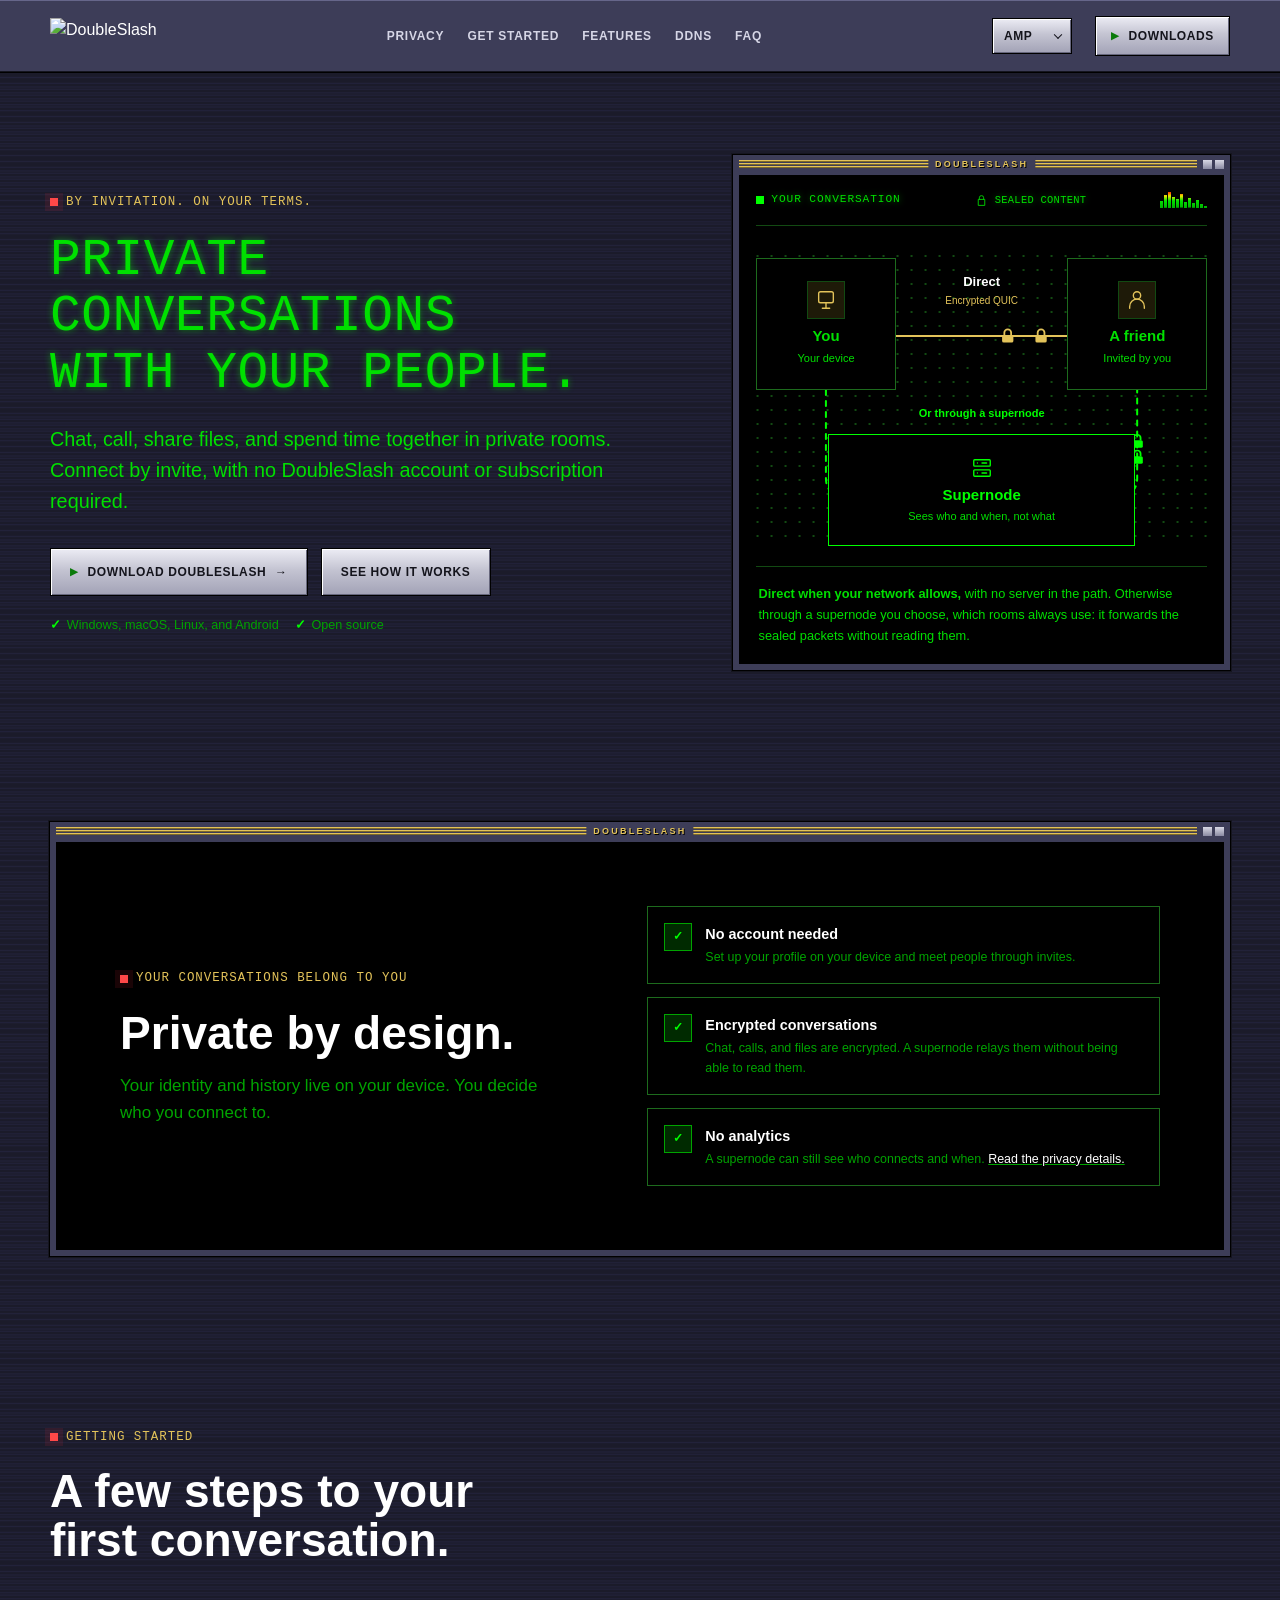
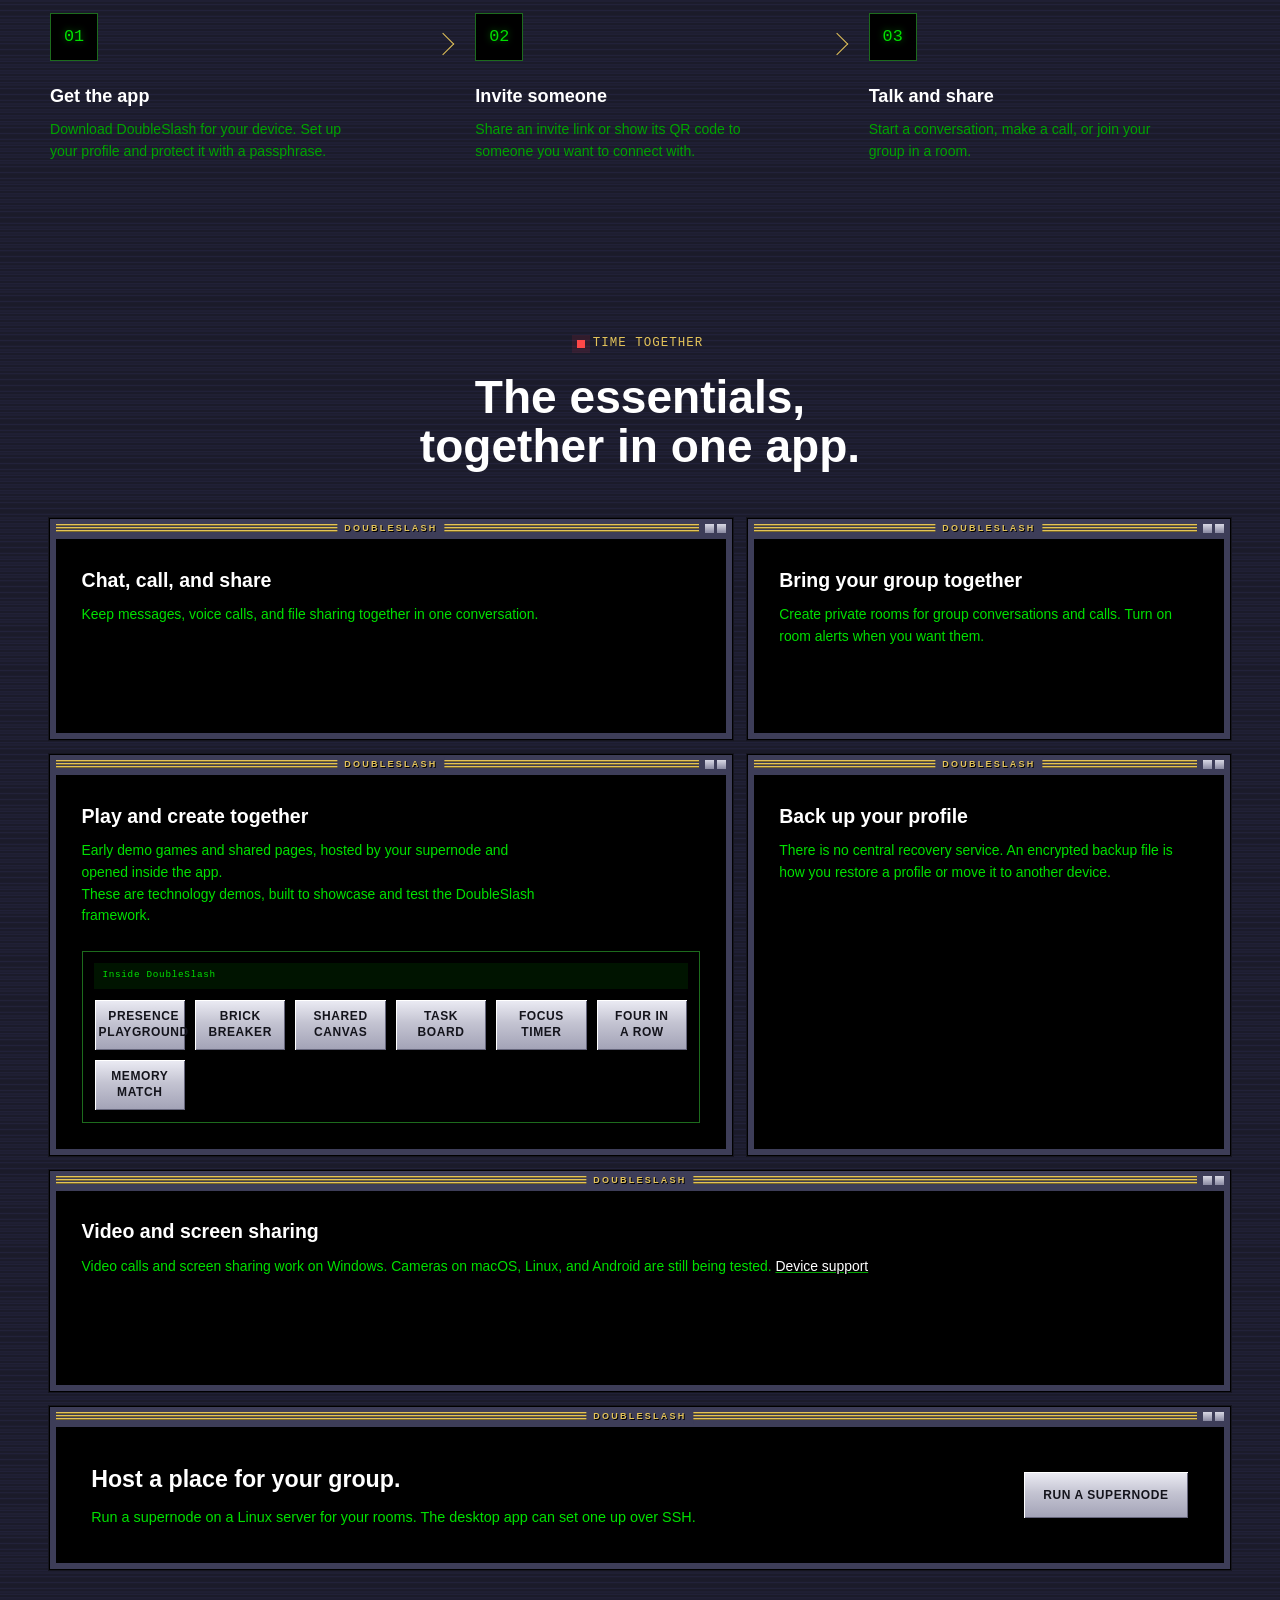
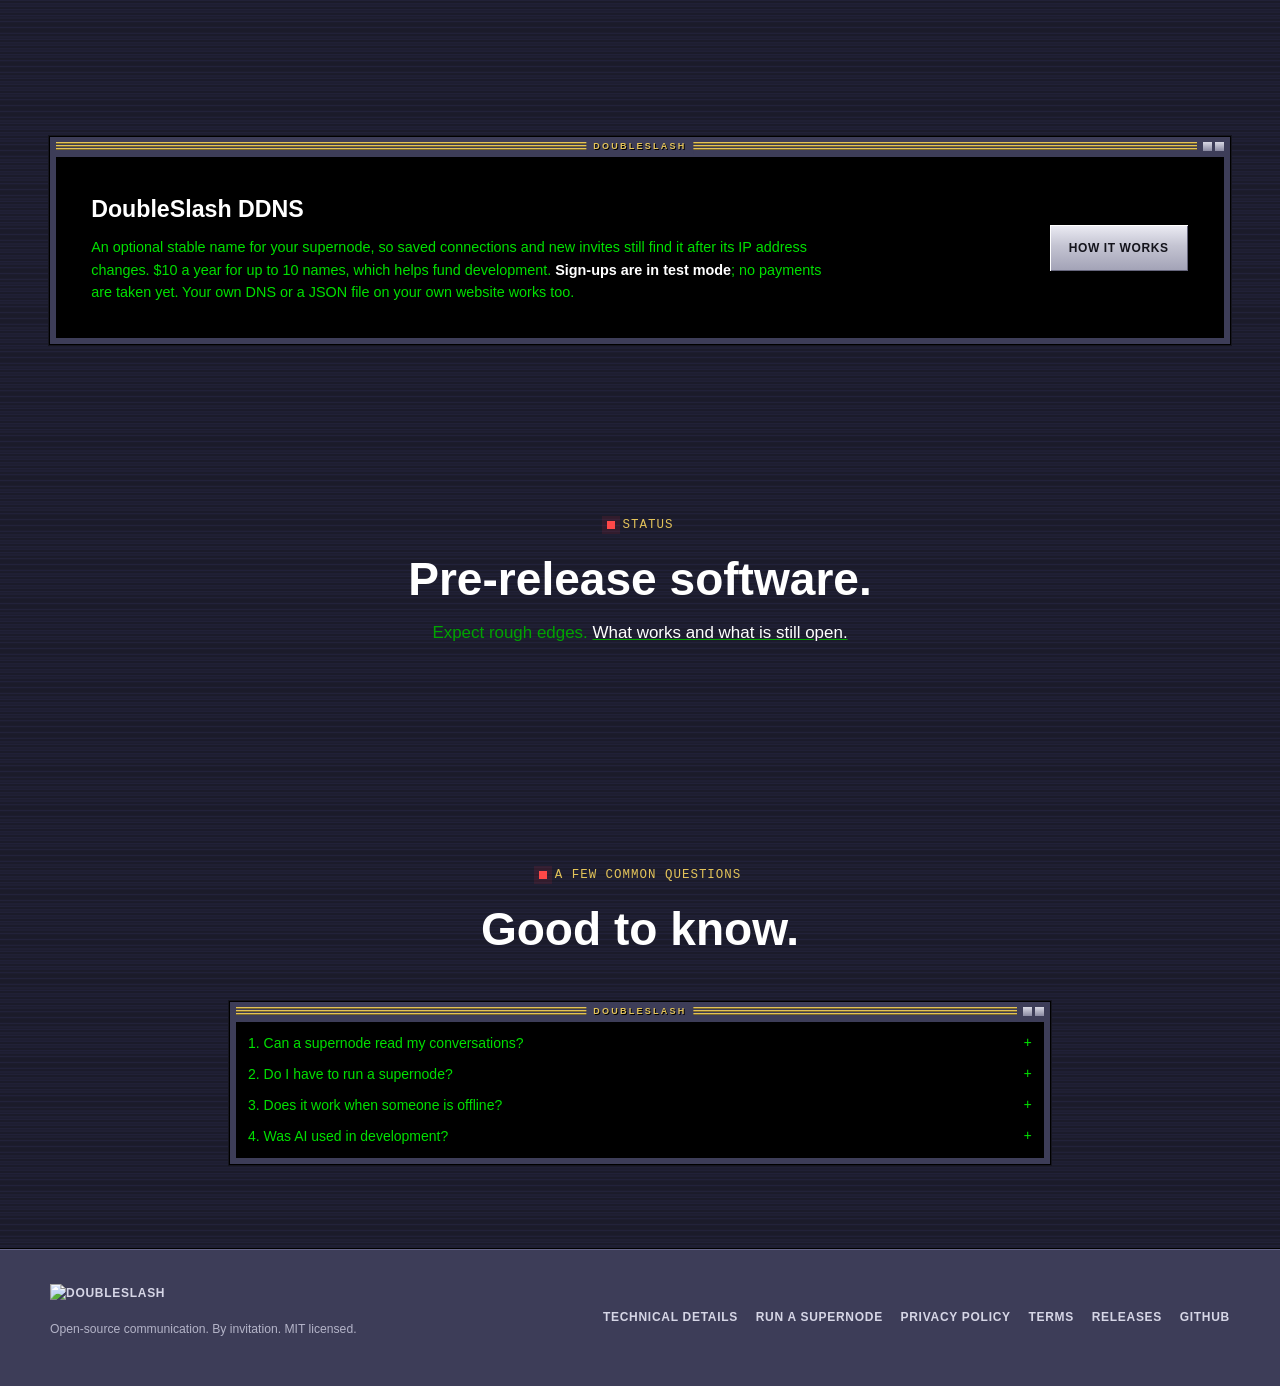
==== commit 9cb36de6: "Update index.html" ====
--- a/index.html
+++ b/index.html
@@ -299,6 +299,7 @@
 
     .hero-panel {
       min-width: 0;
+      margin: 0;
       padding: 1.05rem;
       border: 1px solid var(--line);
       border-radius: var(--radius-lg);
@@ -308,9 +309,7 @@
       box-shadow: var(--shadow-lg);
     }
 
-    .hero-panel-bar,
-    .session-relay,
-    .session-link {
+    .hero-panel-bar {
       display: flex;
       align-items: center;
     }
@@ -340,86 +339,155 @@
       box-shadow: 0 0 0 5px var(--green-soft);
     }
 
-    .session-row {
+    /* Keep labels in HTML so they remain readable as the routes resize. */
+    .flow {
+      --flow-direct: var(--brand);
+      --flow-relay: var(--green);
+    }
+
+    .flow .hero-panel-bar {
+      flex-wrap: wrap;
+      gap: 0.75rem;
+      padding-bottom: 1rem;
+      border-bottom: 1px solid var(--line);
+    }
+
+    .flow-privacy {
+      color: var(--ink-soft);
+      font-size: 0.65rem;
+      letter-spacing: 0.03em;
+    }
+
+    .flow-privacy svg { width: 13px; height: 13px; }
+
+    .flow-stage {
+      position: relative;
+      height: 300px;
+      max-width: 480px;
+      margin-block: 1.25rem;
+      margin-inline: auto;
+      background: radial-gradient(var(--line) 0.75px, transparent 0.75px) center / 14px 14px;
+    }
+
+    .flow-map {
+      position: absolute;
+      inset: 0;
+      width: 100%;
+      height: 100%;
+    }
+
+    .flow-line {
+      fill: none;
+      stroke: var(--flow-direct);
+      stroke-width: 2;
+      stroke-linecap: round;
+      stroke-linejoin: round;
+      vector-effect: non-scaling-stroke;
+    }
+
+    .flow-relay .flow-line {
+      stroke: var(--flow-relay);
+      stroke-dasharray: 5 6;
+    }
+
+    .flow-node {
+      position: absolute;
+      z-index: 1;
+      display: flex;
+      align-items: center;
+      justify-content: center;
+      flex-direction: column;
+      gap: 5px;
+      width: 31%;
+      height: 132px;
+      top: 12px;
+      padding: 12px 6px;
+      border: 1px solid var(--line-strong);
+      border-radius: var(--radius-sm);
+      background: var(--paper);
+      box-shadow: var(--shadow-sm);
+      text-align: center;
+    }
+
+    .flow-you { left: 0; }
+    .flow-friend { right: 0; }
+
+    .flow-icon {
       display: grid;
-      grid-template-columns: minmax(0, 1fr) auto minmax(0, 1fr);
-      gap: 0.65rem;
-      align-items: center;
-    }
-
-    .session-peer {
-      min-width: 0;
-      padding: 0.9rem 0.8rem;
+      place-items: center;
+      flex-shrink: 0;
+      width: 38px;
+      height: 38px;
+      margin-bottom: 3px;
       border: 1px solid var(--line);
-      border-top: 3px solid var(--brand);
-      border-radius: 16px;
+      border-radius: 10px;
+      background: var(--brand-soft);
+      color: var(--flow-direct);
+    }
+
+    .flow-icon svg { width: 22px; height: 22px; }
+    .flow-name { color: var(--ink); font-size: 15px; font-weight: 750; line-height: 1.25; }
+    .flow-sub { color: var(--ink-soft); font-size: 11px; line-height: 1.4; }
+
+    .flow-label {
+      position: absolute;
+      left: 31%;
+      top: 27px;
+      width: 38%;
+      color: var(--flow-direct);
+      text-align: center;
+      line-height: 1.4;
+    }
+
+    .flow-label strong { display: block; font-size: 13px; font-weight: 750; }
+    .flow-label span { display: block; margin-top: 3px; font-size: 10px; }
+
+    .flow-relay-label {
+      top: 160px;
+      left: 18%;
+      width: 64%;
+      color: var(--flow-relay);
+      font-size: 11px;
+      font-weight: 650;
+    }
+
+    .flow-super {
+      top: auto;
+      bottom: 0;
+      left: 16%;
+      width: 68%;
+      height: 112px;
+      padding-block: 8px;
+      border-color: var(--flow-relay);
       background: var(--paper);
     }
 
-    .session-peer strong,
-    .session-relay strong {
-      display: block;
-    }
-
-    .session-peer span,
-    .session-relay div span {
-      display: block;
-      margin-top: 0.18rem;
-      color: var(--muted);
-      font-size: 0.74rem;
-      letter-spacing: 0;
-      text-transform: none;
-      font-weight: 500;
-    }
-
-    .session-link {
-      flex-direction: column;
-      gap: 0.3rem;
-      color: var(--brand);
-      font-size: 0.66rem;
-      font-weight: 780;
-      letter-spacing: 0.06em;
-    }
-
-    .session-link i {
-      width: 2.2rem;
-      height: 2px;
-      border-radius: 99px;
-      background: linear-gradient(90deg, transparent, var(--brand), transparent);
-    }
-
-    .session-relay {
-      justify-content: space-between;
-      flex-wrap: wrap;
-      gap: 0.8rem;
-      margin-top: 0.7rem;
-      padding: 0.85rem 0.9rem;
-      border: 1px dashed var(--line-strong);
-      border-radius: 14px;
+    .flow-super .flow-icon {
+      width: 30px;
+      height: 26px;
+      margin: 0;
+      border: 0;
+      background: transparent;
+      color: var(--flow-relay);
+    }
+
+    .flow-super .flow-name { color: var(--flow-relay); }
+    .pkt { color: var(--flow-direct); }
+    .flow-packets-relay .pkt { color: var(--flow-relay); }
+
+    .hero-panel-caption {
+      margin: 0;
+      padding: 1rem 0.15rem 0.1rem;
+      border-top: 1px solid var(--line);
       color: var(--ink-soft);
-      font-size: 0.78rem;
-    }
-
-    .session-relay strong {
-      font-size: 0.86rem;
-      color: var(--ink);
-    }
-
-    .session-relay .relay-tag {
-      flex-shrink: 0;
-      margin-top: 0;
-      padding: 0.28rem 0.5rem;
-      border-radius: 999px;
-      background: var(--green-soft);
-      color: var(--green);
-      font-size: 0.68rem;
-      font-weight: 750;
-    }
-
-    .hero-panel-caption {
-      margin: 0.85rem 0.15rem 0.1rem;
-      color: var(--muted);
-      font-size: 0.75rem;
+      font-size: 0.8rem;
+      line-height: 1.65;
+    }
+
+    .hero-panel-caption strong { color: var(--ink); font-weight: 650; }
+
+    @media (prefers-reduced-motion: reduce) {
+      .flow .pkt { display: none; }
     }
 
     .eyebrow {
@@ -1189,21 +1257,6 @@
       .footer-row {
         align-items: flex-start;
         flex-direction: column;
-      }
-    }
-
-    @media (max-width: 540px) {
-      .session-row {
-        grid-template-columns: 1fr;
-      }
-
-      .session-link {
-        flex-direction: row;
-        justify-content: flex-start;
-      }
-
-      .session-link i {
-        width: 1.5rem;
       }
     }
 
@@ -1276,20 +1329,48 @@
             <span>Open source</span>
           </div>
         </div>
-        <figure class="hero-panel">
+        <figure class="hero-panel flow">
           <div class="hero-panel-bar">
             <span><i class="live-dot" aria-hidden="true"></i> Your conversation</span>
+            <span class="flow-privacy"><svg viewBox="0 0 24 24" aria-hidden="true"><path d="M8 10V7a4 4 0 0 1 8 0v3M6 10h12v11H6z" fill="none" stroke="currentColor" stroke-width="1.6" stroke-linejoin="round" /></svg> Sealed content</span>
           </div>
-          <div class="session-row">
-            <div class="session-peer"><strong>You</strong><span>Your own profile</span></div>
-            <div class="session-link" aria-hidden="true"><i></i>Private</div>
-            <div class="session-peer"><strong>A friend</strong><span>Someone you invited</span></div>
+          <div class="flow-stage">
+            <svg class="flow-map" viewBox="0 0 400 300" preserveAspectRatio="none" aria-hidden="true" focusable="false">
+              <defs>
+                <g id="flow-pkt"><path d="M-3 -1V-3.6a3 3 0 0 1 6 0V-1" fill="none" stroke="currentColor" stroke-width="1.6" /><rect x="-5" y="-1" width="10" height="7.5" rx="1.5" fill="currentColor" /></g>
+              </defs>
+              <g class="flow-direct"><path id="flow-direct-path" class="flow-line" d="M124 90H276" /></g>
+              <g class="flow-relay"><path id="flow-relay-path" class="flow-line" d="M62 144V232Q62 250 80 250H320Q338 250 338 232V144" /></g>
+              <g class="flow-packets-direct">
+                <g class="pkt"><use href="#flow-pkt" /><animateMotion dur="3.6s" begin="0s" repeatCount="indefinite"><mpath href="#flow-direct-path" /></animateMotion></g>
+                <g class="pkt"><use href="#flow-pkt" /><animateMotion dur="3.6s" begin="-1.8s" repeatCount="indefinite" keyPoints="1;0" keyTimes="0;1" calcMode="linear"><mpath href="#flow-direct-path" /></animateMotion></g>
+              </g>
+              <g class="flow-packets-relay">
+                <g class="pkt"><use href="#flow-pkt" /><animateMotion dur="6s" begin="0s" repeatCount="indefinite"><mpath href="#flow-relay-path" /></animateMotion></g>
+                <g class="pkt"><use href="#flow-pkt" /><animateMotion dur="6s" begin="-1.5s" repeatCount="indefinite" keyPoints="1;0" keyTimes="0;1" calcMode="linear"><mpath href="#flow-relay-path" /></animateMotion></g>
+                <g class="pkt"><use href="#flow-pkt" /><animateMotion dur="6s" begin="-3s" repeatCount="indefinite"><mpath href="#flow-relay-path" /></animateMotion></g>
+                <g class="pkt"><use href="#flow-pkt" /><animateMotion dur="6s" begin="-4.5s" repeatCount="indefinite" keyPoints="1;0" keyTimes="0;1" calcMode="linear"><mpath href="#flow-relay-path" /></animateMotion></g>
+              </g>
+            </svg>
+            <div class="flow-node flow-you">
+              <span class="flow-icon" aria-hidden="true"><svg viewBox="0 0 24 24" fill="none" stroke="currentColor" stroke-width="1.5" stroke-linecap="round" stroke-linejoin="round"><rect x="4" y="3" width="16" height="12" rx="2" /><path d="M8 21h8m-4-6v6" /></svg></span>
+              <strong class="flow-name">You</strong>
+              <span class="flow-sub">Your device</span>
+            </div>
+            <div class="flow-label"><strong>Direct</strong><span>Encrypted QUIC</span></div>
+            <div class="flow-node flow-friend">
+              <span class="flow-icon" aria-hidden="true"><svg viewBox="0 0 24 24" fill="none" stroke="currentColor" stroke-width="1.5" stroke-linecap="round"><circle cx="12" cy="7" r="4" /><path d="M4 21v-2a8 8 0 0 1 16 0v2" /></svg></span>
+              <strong class="flow-name">A friend</strong>
+              <span class="flow-sub">Invited by you</span>
+            </div>
+            <div class="flow-label flow-relay-label">Or through a supernode</div>
+            <div class="flow-node flow-super">
+              <span class="flow-icon" aria-hidden="true"><svg viewBox="0 0 24 24" fill="none" stroke="currentColor" stroke-width="1.5" stroke-linecap="round" stroke-linejoin="round"><rect x="3" y="3" width="18" height="7" rx="1" /><rect x="3" y="14" width="18" height="7" rx="1" /><path d="M7 6.5h.01M7 17.5h.01M12 6.5h5M12 17.5h5" /></svg></span>
+              <strong class="flow-name">Supernode</strong>
+              <span class="flow-sub">Sees who and when, not what</span>
+            </div>
           </div>
-          <div class="session-relay">
-            <div><strong>Optional group server</strong><span>A supernode helps host rooms and connections.</span></div>
-            <span class="relay-tag">Your choice</span>
-          </div>
-          <figcaption class="hero-panel-caption">Direct when your network allows. A supernode you choose hosts rooms and relays when it does not.</figcaption>
+          <figcaption class="hero-panel-caption"><strong>Direct when your network allows,</strong> with no server in the path. Otherwise through a supernode you choose, which rooms always use: it forwards the sealed packets without reading them.</figcaption>
         </figure>
       </div>
     </section>
@@ -1353,6 +1434,7 @@
           <article class="bento-card large">
             <h3>Play and create together</h3>
             <p>Early demo games and shared pages, hosted by your supernode and opened inside the app.</p>
+            <p>These are technology demos, built to showcase and test the DoubleSlash framework.</p>
             <div class="portal-window" aria-label="Illustrative shared activities inside DoubleSlash">
               <div class="portal-bar">Inside DoubleSlash</div>
               <div class="portal-grid">
@@ -1448,5 +1530,16 @@
       </nav>
     </div>
   </footer>
+  <script>
+    // Reduced motion: the hero diagram's packets hold still. SMIL does not
+    // follow the CSS media query, so pause it here.
+    (function () {
+      var map = document.querySelector(".flow-map");
+      if (map && map.pauseAnimations && window.matchMedia &&
+          matchMedia("(prefers-reduced-motion: reduce)").matches) {
+        map.pauseAnimations();
+      }
+    })();
+  </script>
 </body>
 </html>
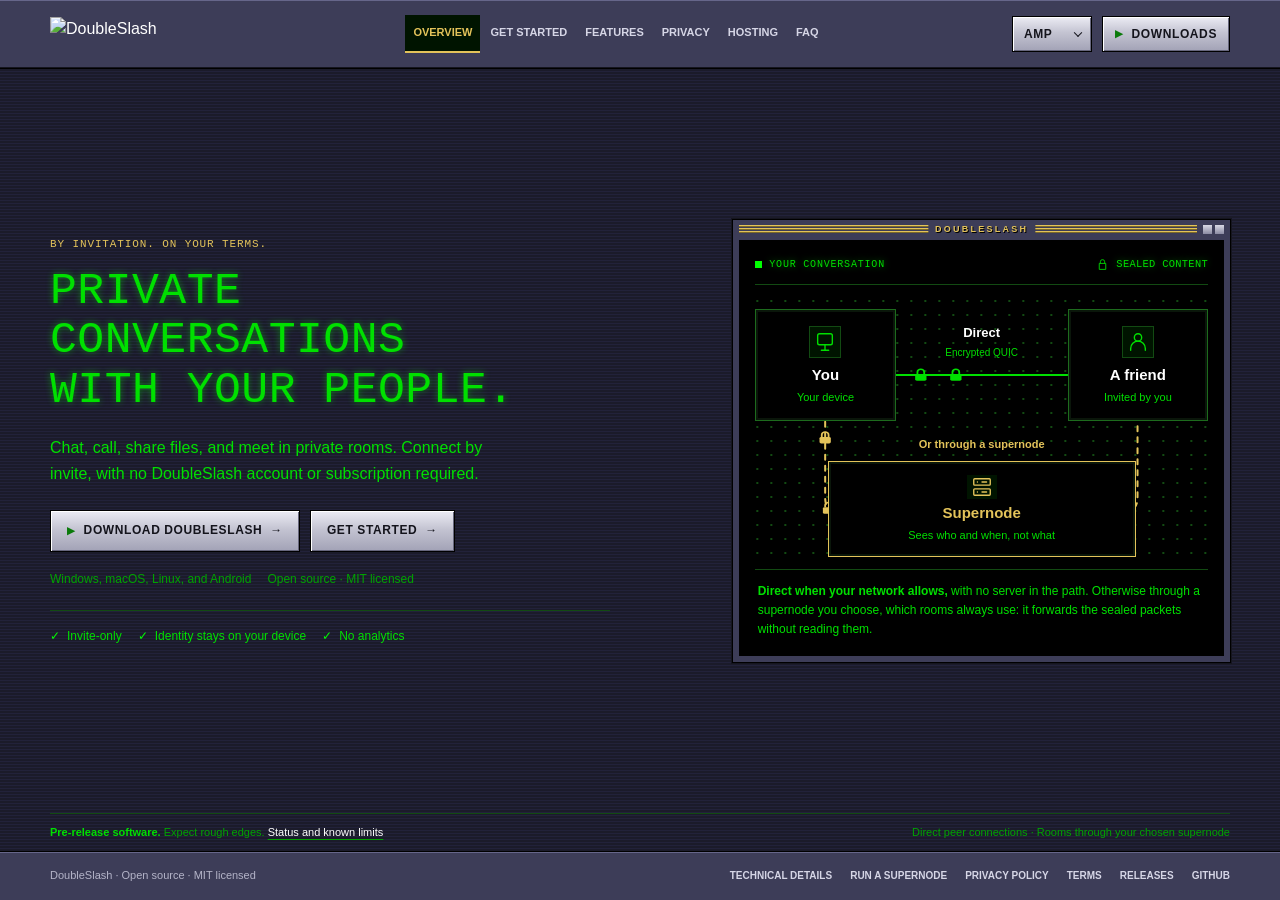
==== commit 2584b60e: "Update index.html" ====
--- a/index.html
+++ b/index.html
@@ -83,262 +83,56 @@
       --shadow-lg: 0 28px 80px rgba(20, 24, 38, 0.15);
     }
 
-    *, *::before, *::after {
-      box-sizing: border-box;
-    }
-
-    html {
-      scroll-behavior: smooth;
-      scroll-padding-top: 90px;
-      background: var(--paper);
-    }
-
-    body {
-      margin: 0;
-      background: var(--paper);
-      color: var(--ink);
-      font-family: ui-sans-serif, -apple-system, BlinkMacSystemFont, "Segoe UI", sans-serif;
-      line-height: 1.55;
-      -webkit-font-smoothing: antialiased;
-    }
-
-    a {
-      color: inherit;
-    }
-
-    button,
-    input {
-      font: inherit;
-    }
-
-    img,
-    svg {
-      display: block;
-      max-width: 100%;
-    }
-
-    .skip-link {
-      position: fixed;
-      top: 10px;
-      left: 10px;
-      z-index: 1000;
-      padding: 0.7rem 1rem;
-      border-radius: 9px;
-      background: var(--skip-bg);
-      color: var(--skip-fg);
-      transform: translateY(-150%);
-      transition: transform 0.2s ease;
-    }
-
-    .skip-link:focus {
-      transform: translateY(0);
-    }
-
-    .shell {
-      width: min(calc(100% - 40px), var(--max));
-      margin-inline: auto;
-    }
-
-    .site-header {
-      position: sticky;
-      top: 0;
-      z-index: 100;
-      border-bottom: 1px solid var(--header-line);
-      background: var(--header-bg);
-      backdrop-filter: blur(18px);
-    }
-
-    .nav {
-      min-height: 72px;
-      display: flex;
-      align-items: center;
-      justify-content: space-between;
-      gap: 2rem;
-    }
-
-    .brand {
-      display: inline-flex;
-      align-items: center;
-      text-decoration: none;
-    }
-
-    /* logo-full.svg is the entire lockup - the red D:// mark and the DoubleSlash
-       wordmark - so the brand link carries no text of its own. 2.25rem is the
-       display size of the 90-tall viewBox; the D itself occupies 56 of those
-       units, so the letter sits at about 1.4rem in the 72px header. The wordmark
-       gradient starts at #ffffff for the dark app window; light theme adds a
-       drop-shadow so the glyphs stay visible on --paper. */
-    .brand img {
-      height: 2.25rem;
-      width: auto;
-      object-fit: contain;
-      filter: var(--logo-filter);
-    }
-
-    .nav-links,
-    .nav-actions {
-      display: flex;
-      align-items: center;
-      gap: 1.45rem;
-    }
-
-    .nav-links a {
-      color: var(--ink-soft);
-      font-size: 0.9rem;
-      font-weight: 580;
-      text-decoration: none;
-    }
-
-    .nav-links a:hover,
-    .nav-links a:focus-visible {
-      color: var(--brand);
-    }
-
-    .nav-drawer {
-      display: none;
-    }
-
-    .nav-drawer summary {
-      list-style: none;
-    }
-
-    .nav-drawer summary::-webkit-details-marker {
-      display: none;
-    }
-
-    .button {
-      display: inline-flex;
-      min-height: 48px;
-      align-items: center;
-      justify-content: center;
-      gap: 0.55rem;
-      padding: 0.78rem 1.2rem;
-      border: 1px solid transparent;
-      border-radius: 12px;
-      font-size: 0.92rem;
-      font-weight: 720;
-      line-height: 1;
-      text-decoration: none;
-      transition: transform 0.18s ease, box-shadow 0.18s ease, background 0.18s ease;
-    }
-
-    .button:hover {
-      transform: translateY(-2px);
-    }
-
-    .button:focus-visible,
-    summary:focus-visible,
-    a:focus-visible {
-      outline: 3px solid var(--focus-ring);
-      outline-offset: 3px;
-    }
-
-
-
-
-
-
-
-    .button-primary {
-      background: var(--brand);
-      color: #fff;
-      box-shadow: 0 12px 28px rgba(91, 97, 230, 0.25);
-    }
-
-    .button-primary:hover {
-      background: var(--brand-dark);
-      box-shadow: 0 16px 34px rgba(91, 97, 230, 0.3);
-    }
-
-    .button-secondary {
-      border-color: var(--line);
-      background: var(--surface);
-      color: var(--ink);
-      box-shadow: var(--shadow-sm);
-    }
-
-    .button-small {
-      min-height: 40px;
-      padding: 0.62rem 0.94rem;
-      border-radius: 10px;
-      font-size: 0.84rem;
-    }
-
-    .hero {
-      position: relative;
-      overflow: hidden;
-      padding: 5.1rem 0 4.2rem;
-    }
-
-    .hero::before {
-      content: "";
-      position: absolute;
-      top: -240px;
-      right: -160px;
-      width: 660px;
-      height: 660px;
-      border-radius: 50%;
-      background:
-        radial-gradient(circle at 35% 35%, rgba(91, 97, 230, 0.18), transparent 55%),
-        radial-gradient(circle at 65% 65%, rgba(255, 43, 64, 0.08), transparent 48%);
-      pointer-events: none;
-    }
-
-    .hero-grid {
-      position: relative;
-      display: grid;
-      grid-template-columns: minmax(0, 1.12fr) minmax(260px, 0.88fr);
-      gap: clamp(1.5rem, 4vw, 3.5rem);
-      align-items: center;
-    }
-
-    .hero-content {
-      max-width: none;
-      min-width: 0;
-    }
-
-    .hero-panel {
-      min-width: 0;
-      margin: 0;
-      padding: 1.05rem;
-      border: 1px solid var(--line);
-      border-radius: var(--radius-lg);
-      background:
-        radial-gradient(circle at 100% 0%, rgba(127, 133, 255, 0.18), transparent 46%),
-        var(--surface);
-      box-shadow: var(--shadow-lg);
-    }
-
-    .hero-panel-bar {
-      display: flex;
-      align-items: center;
-    }
-
-    .hero-panel-bar {
-      justify-content: space-between;
-      margin-bottom: 0.9rem;
-      color: var(--muted);
-      font-size: 0.7rem;
-      font-weight: 750;
-      letter-spacing: 0.07em;
-      text-transform: uppercase;
-    }
-
-    .hero-panel-bar span {
-      display: inline-flex;
-      align-items: center;
-      gap: 0.45rem;
-    }
-
-    .live-dot {
-      display: inline-block;
-      width: 8px;
-      height: 8px;
-      border-radius: 50%;
-      background: var(--green);
-      box-shadow: 0 0 0 5px var(--green-soft);
-    }
-
+
+    *, *::before, *::after { box-sizing: border-box; }
+    [hidden] { display: none !important; }
+    html { background: var(--paper); scroll-padding-top: 80px; }
+    body { margin: 0; background: var(--paper); color: var(--ink); font-family: ui-sans-serif, -apple-system, BlinkMacSystemFont, "Segoe UI", sans-serif; line-height: 1.55; -webkit-font-smoothing: antialiased; }
+    body.compact-home { min-height: 100svh; display: flex; flex-direction: column; }
+    a { color: inherit; text-underline-offset: 3px; }
+    button, select { font: inherit; }
+    img, svg { display: block; max-width: 100%; }
+    h1, h2, h3, p { margin-top: 0; }
+    h1, h2 { text-wrap: balance; }
+    h1 { margin-bottom: 20px; font-size: clamp(2.25rem, 4.2vw, 3.5rem); line-height: 1.06; letter-spacing: -0.045em; }
+    h2 { margin-bottom: 8px; font-size: clamp(1.8rem, 3vw, 2.5rem); line-height: 1.15; letter-spacing: -0.035em; }
+    h3 { margin-bottom: 8px; font-size: 1.05rem; line-height: 1.35; }
+    .shell { width: min(calc(100% - 48px), var(--max)); margin-inline: auto; }
+    .skip-link { position: fixed; z-index: 1000; top: 8px; left: 8px; padding: 10px 16px; background: var(--skip-bg); color: var(--skip-fg); transform: translateY(-150%); }
+    .skip-link:focus { transform: none; }
+    a:focus-visible, summary:focus-visible, select:focus-visible { outline: 3px solid var(--brand); outline-offset: 4px; }
+    [tabindex="-1"]:focus { outline: none; }
+    .site-header { position: sticky; top: 0; z-index: 50; flex-shrink: 0; border-bottom: 1px solid var(--line); background: var(--header-bg); backdrop-filter: blur(16px); }
+    .nav { display: grid; grid-template-columns: auto 1fr auto; align-items: center; gap: 20px; min-height: 68px; }
+    .brand { display: inline-flex; align-items: center; text-decoration: none; }
+    .brand img { width: 170px; height: 34px; object-fit: contain; filter: var(--logo-filter); }
+    .nav-links { display: flex; align-items: center; justify-content: center; gap: 2px; }
+    .nav-links a { padding: 9px 10px; border-bottom: 2px solid transparent; color: var(--ink-soft); font-size: 13px; font-weight: 650; text-decoration: none; white-space: nowrap; }
+    .nav-links a:hover { color: var(--ink); background: var(--surface-soft); }
+    .nav-links a[aria-current="page"] { border-color: var(--brand); color: var(--brand); background: var(--brand-soft); }
+    .nav-actions { display: flex; align-items: center; gap: 10px; }
+    .button { display: inline-flex; align-items: center; justify-content: center; gap: 8px; min-height: 42px; padding: 10px 16px; border: 1px solid var(--line-strong); border-radius: 9px; font-size: 13px; font-weight: 700; line-height: 1.2; text-decoration: none; }
+    .button-primary { border-color: var(--brand); background: var(--brand); color: #fff; }
+    .button-primary:hover { background: var(--brand-dark); }
+    .button-secondary { background: var(--surface); color: var(--ink); }
+    .button-secondary:hover { background: var(--surface-soft); }
+    .button-small { min-height: 36px; padding: 8px 12px; font-size: 12px; }
+    .workspace { flex: 1; display: grid; align-content: center; gap: 28px; padding-block: 22px; }
+    .page-view { min-width: 0; }
+    .page-view:not(:first-child) { padding-block: 20px; }
+    .view-mode .page-view { padding-block: 0; }
+    .hero-grid { display: grid; grid-template-columns: minmax(0, 1.12fr) minmax(0, 0.88fr); align-items: center; gap: clamp(28px, 4vw, 64px); }
+    .hero-content { min-width: 0; max-width: 560px; }
+    .eyebrow { margin-bottom: 14px; color: var(--brand); font-size: 11px; font-weight: 750; letter-spacing: 0.1em; text-transform: uppercase; }
+    .hero-copy { max-width: 470px; margin-bottom: 22px; color: var(--ink-soft); font-size: 16px; line-height: 1.65; }
+    .hero-actions { display: flex; flex-wrap: wrap; gap: 10px; }
+    .hero-note { display: flex; flex-wrap: wrap; gap: 6px 16px; margin-top: 18px; color: var(--muted); font-size: 12px; }
+    .hero-points { display: flex; flex-wrap: wrap; gap: 8px 16px; margin: 22px 0 0; padding: 16px 0 0; border-top: 1px solid var(--line); list-style: none; color: var(--ink-soft); font-size: 12px; }
+    .hero-points li::before { content: "\2713"; margin-right: 7px; color: var(--green); }
+    .hero-panel { min-width: 0; margin: 0; padding: 16px; border: 1px solid var(--line-strong); border-radius: var(--radius); background: var(--surface); box-shadow: var(--shadow-sm); }
+    .hero-panel-bar { display: flex; align-items: center; justify-content: space-between; color: var(--muted); font-size: 10px; font-weight: 750; letter-spacing: 0.06em; text-transform: uppercase; }
+    .hero-panel-bar span { display: inline-flex; align-items: center; gap: 7px; }
+    .live-dot { width: 7px; height: 7px; border-radius: 50%; background: var(--green); }
     /* Keep labels in HTML so they remain readable as the routes resize. */
     .flow {
       --flow-direct: var(--brand);
@@ -490,844 +284,143 @@
       .flow .pkt { display: none; }
     }
 
-    .eyebrow {
-      display: inline-flex;
-      align-items: center;
-      gap: 0.5rem;
-      margin: 0 0 1.25rem;
-      color: var(--brand-dark);
-      font-size: 0.78rem;
-      font-weight: 780;
-      letter-spacing: 0.08em;
-      text-transform: uppercase;
-    }
-
-    .eyebrow::before {
-      content: "";
-      width: 8px;
-      height: 8px;
-      border-radius: 50%;
-      background: var(--red);
-      box-shadow: 0 0 0 5px rgba(255, 43, 64, 0.1);
-    }
-
-    h1,
-    h2,
-    h3,
-    p {
-      margin-top: 0;
-    }
-
-    h1 {
-      max-width: 14em;
-      margin-bottom: 1.45rem;
-      font-size: clamp(2.9rem, 4.6vw, 4.35rem);
-      line-height: 0.98;
-      letter-spacing: -0.055em;
-      overflow-wrap: break-word;
-      text-wrap: balance;
-    }
-
-    h2 {
-      text-wrap: balance;
-    }
-
-    code {
-      padding: 0.08em 0.38em;
-      border-radius: 6px;
-      background: var(--surface-soft);
-      font-family: Consolas, ui-monospace, monospace;
-      font-size: 0.92em;
-    }
-
-    .hero-copy {
-      max-width: 630px;
-      margin-bottom: 2rem;
-      color: var(--ink-soft);
-      font-size: clamp(1.05rem, 1.7vw, 1.24rem);
-    }
-
-    .hero-actions {
-      display: flex;
-      flex-wrap: wrap;
-      gap: 0.8rem;
-    }
-
-    .hero-note {
-      display: flex;
-      flex-wrap: wrap;
-      gap: 0.55rem 1rem;
-      margin-top: 1.25rem;
-      color: var(--muted);
-      font-size: 0.79rem;
-    }
-
-    .hero-note span {
-      display: inline-flex;
-      align-items: center;
-      gap: 0.36rem;
-    }
-
-    .hero-note span::before {
-      content: "✓";
-      color: var(--green);
-      font-weight: 800;
-    }
-
-    .section {
-      padding: 5.25rem 0;
-    }
-
-    .section-white {
-      border-block: 1px solid var(--line);
-      background: var(--surface);
-    }
-
-    .section-heading {
-      max-width: 720px;
-      margin-bottom: 3rem;
-    }
-
-    .section-heading.center {
-      margin-inline: auto;
-      text-align: center;
-    }
-
-    h2 {
-      margin-bottom: 1rem;
-      font-size: clamp(2.15rem, 3.6vw, 3.15rem);
-      line-height: 1.06;
-      letter-spacing: -0.048em;
-    }
-
-    .section-lede {
-      margin-bottom: 0;
-      color: var(--muted);
-      font-size: 1.06rem;
-    }
-
-    .privacy-panel {
-      position: relative;
-      overflow: hidden;
-      display: grid;
-      grid-template-columns: 0.92fr 1.08fr;
-      gap: clamp(2.5rem, 7vw, 6rem);
-      align-items: center;
-      padding: clamp(2.2rem, 5vw, 4.5rem);
-      border: 1px solid var(--line);
-      border-radius: var(--radius-lg);
-      background:
-        radial-gradient(circle at 85% 20%, rgba(91, 97, 230, 0.25), transparent 35%),
-        var(--dark);
-      color: #fff;
-    }
-
-    .privacy-panel .eyebrow {
-      color: #aeb2ff;
-    }
-
-    .privacy-panel h2 {
-      max-width: 540px;
-    }
-
-    .privacy-panel .section-lede {
-      color: #afb5c4;
-    }
-
-    .privacy-list {
-      display: grid;
-      gap: 0.8rem;
-    }
-
-    .privacy-item {
-      display: grid;
-      grid-template-columns: auto 1fr;
-      gap: 0.85rem;
-      padding: 1rem;
-      border: 1px solid #303440;
-      border-radius: 14px;
-      background: rgba(255, 255, 255, 0.045);
-    }
-
-    .privacy-check {
-      width: 28px;
-      height: 28px;
-      display: grid;
-      place-items: center;
-      border-radius: 8px;
-      background: rgba(79, 201, 150, 0.14);
-      color: #78d8ae;
-      font-size: 0.78rem;
-      font-weight: 850;
-    }
-
-    .privacy-item strong {
-      display: block;
-      margin-bottom: 0.18rem;
-      font-size: 0.9rem;
-    }
-
-    .privacy-item p {
-      margin: 0;
-      color: #9ba2b3;
-      font-size: 0.78rem;
-    }
-
-    .steps {
-      display: grid;
-      grid-template-columns: repeat(3, 1fr);
-      gap: 0;
-      counter-reset: steps;
-    }
-
-    .step {
-      position: relative;
-      padding: 0 2rem;
-      counter-increment: steps;
-    }
-
-    .step:first-child {
-      padding-left: 0;
-    }
-
-    .step:last-child {
-      padding-right: 0;
-    }
-
-    .step:not(:last-child)::after {
-      content: "";
-      position: absolute;
-      top: 23px;
-      right: -8px;
-      width: 16px;
-      height: 16px;
-      border-top: 1.5px solid var(--step-arrow);
-      border-right: 1.5px solid var(--step-arrow);
-      transform: rotate(45deg);
-    }
-
-    .step::before {
-      content: "0" counter(steps);
-      width: 48px;
-      height: 48px;
-      display: grid;
-      place-items: center;
-      margin-bottom: 1.35rem;
-      border: 1px solid var(--line);
-      border-radius: 14px;
-      background: var(--surface);
-      color: var(--brand);
-      box-shadow: var(--shadow-sm);
-      font-size: 0.75rem;
-      font-weight: 820;
-    }
-
-    .step h3 {
-      margin-bottom: 0.55rem;
-      font-size: 1.13rem;
-    }
-
-    .step p {
-      max-width: 300px;
-      margin-bottom: 0;
-      color: var(--muted);
-      font-size: 0.88rem;
-    }
-
-    .invite-explainer {
-      margin-top: 2rem;
-      padding: 1.5rem;
-      border: 1px solid var(--line);
-      border-radius: var(--radius-sm);
-      background: var(--surface);
-    }
-
-    .invite-explainer h3 { margin: 0 0 0.75rem; }
-    .invite-explainer p { max-width: 78ch; color: var(--ink-soft); }
-    .invite-explainer p:last-child { margin-bottom: 0; }
-    .invite-explainer code { overflow-wrap: anywhere; }
-
-    .bento {
-      display: grid;
-      grid-template-columns: repeat(12, 1fr);
-      gap: 1rem;
-    }
-
-    .bento-card {
-      min-height: 220px;
-      padding: 1.6rem;
-      overflow: hidden;
-      border: 1px solid var(--line);
-      border-radius: var(--radius);
-      background: var(--card-sheen), var(--surface);
-    }
-
-    .bento-card h3 {
-      margin-bottom: 0.6rem;
-      font-size: 1.22rem;
-      letter-spacing: -0.025em;
-    }
-
-    .bento-card p {
-      max-width: 460px;
-      margin-bottom: 0;
-      color: var(--muted);
-      font-size: 0.87rem;
-    }
-
-    .bento-card.large {
-      grid-column: span 7;
-    }
-
-    .bento-card.medium {
-      grid-column: span 5;
-    }
-
-    .bento-card.third {
-      grid-column: span 4;
-    }
-
-    .bento-card.wide {
-      grid-column: span 12;
-    }
-
-    .bento-card.wide p {
-      max-width: 830px;
-    }
-
-    .bento-card .card-flag {
-      display: inline-flex;
-      align-items: center;
-      gap: 0.4rem;
-      max-width: none;
-      margin-bottom: 0.85rem;
-      padding: 0.32rem 0.62rem;
-      border-radius: 999px;
-      background: var(--brand-soft);
-      color: var(--brand-dark);
-      font-size: 0.68rem;
-      font-weight: 780;
-      letter-spacing: 0.05em;
-      text-transform: uppercase;
-    }
-
-    .card-flag::before {
-      content: "";
-      width: 6px;
-      height: 6px;
-      border-radius: 50%;
-      background: currentColor;
-    }
-
-    .portal-window {
-      margin-top: 1.5rem;
-      padding: 0.75rem;
-      border-radius: 13px;
-      background: #1a1d26;
-      box-shadow: inset 0 0 0 1px #2d313d;
-    }
-
-    .portal-bar {
-      margin-bottom: 0.65rem;
-      padding: 0.36rem 0.55rem;
-      border-radius: 7px;
-      background: #252936;
-      color: #8f96a6;
-      font-family: "SFMono-Regular", Consolas, monospace;
-      font-size: 0.58rem;
-    }
-
-    .portal-grid {
-      display: grid;
-      grid-template-columns: repeat(auto-fit, minmax(88px, 1fr));
-      gap: 0.5rem;
-    }
-
-    .portal-tile {
-      min-height: 66px;
-      display: grid;
-      place-items: center;
-      border-radius: 9px;
-      background: linear-gradient(145deg, #34394b, #262a37);
-      color: #bec4d4;
-      font-size: 0.62rem;
-      font-weight: 680;
-      text-align: center;
-    }
-
-    .operator {
-      display: grid;
-      grid-template-columns: 1fr auto;
-      align-items: center;
-      gap: 2rem;
-      padding: 2.2rem;
-      border: 1px solid var(--operator-border);
-      border-radius: var(--radius);
-      background: var(--operator-bg);
-    }
-
-    .operator h3 {
-      margin-bottom: 0.5rem;
-      font-size: 1.45rem;
-      letter-spacing: -0.03em;
-    }
-
-    .operator p {
-      max-width: 750px;
-      margin-bottom: 0;
-      color: var(--muted);
-      font-size: 0.9rem;
-    }
-
-    .operator p a {
-      color: var(--brand);
-    }
-
-    .operator-actions {
-      display: flex;
-      flex-wrap: wrap;
-      gap: 0.75rem;
-      justify-content: flex-end;
-    }
-
-    .status-grid {
-      display: grid;
-      grid-template-columns: repeat(3, 1fr);
-      gap: 1.1rem;
-    }
-
-    .status-card {
-      display: flex;
-      flex-direction: column;
-      padding: 1.55rem;
-      border: 1px solid var(--line);
-      border-radius: var(--radius);
-      background: var(--card-sheen), var(--surface);
-      box-shadow: var(--shadow-sm);
-    }
-
-    .status-tag {
-      display: inline-flex;
-      align-items: center;
-      align-self: flex-start;
-      gap: 0.42rem;
-      margin-bottom: 1.15rem;
-      padding: 0.4rem 0.72rem;
-      border-radius: 999px;
-      font-size: 0.7rem;
-      font-weight: 780;
-      letter-spacing: 0.04em;
-      text-transform: uppercase;
-    }
-
-    .status-tag::before {
-      content: "";
-      width: 7px;
-      height: 7px;
-      border-radius: 50%;
-      background: currentColor;
-    }
-
-    .status-tag.shipped {
-      background: var(--green-soft);
-      color: var(--green);
-    }
-
-    .status-tag.building {
-      background: var(--brand-soft);
-      color: var(--brand-dark);
-    }
-
-    .status-tag.out {
-      background: var(--surface-soft);
-      color: var(--muted);
-    }
-
-    .status-card h3 {
-      margin-bottom: 1rem;
-      font-size: 1.18rem;
-      letter-spacing: -0.025em;
-    }
-
-    .status-list {
-      display: grid;
-      gap: 0.65rem;
-      margin: 0;
-      padding: 0;
-      list-style: none;
-    }
-
-    .status-list li {
-      position: relative;
-      padding-left: 1.15rem;
-      color: var(--muted);
-      font-size: 0.87rem;
-    }
-
-    .status-list li::before {
-      content: "";
-      position: absolute;
-      top: 0.6em;
-      left: 0;
-      width: 6px;
-      height: 6px;
-      border-radius: 50%;
-      background: var(--green);
-    }
-
-    .status-card.building .status-list li::before {
-      background: var(--brand);
-    }
-
-    .status-card.out .status-list li::before {
-      background: var(--out-dot);
-    }
-
-    .status-note {
-      margin: 1.4rem 0 0;
-      padding: 1rem 1.15rem;
-      border: 1px solid var(--line);
-      border-radius: var(--radius-sm);
-      background: var(--surface-soft);
-      color: var(--ink-soft);
-      font-size: 0.84rem;
-    }
-
-    .faq {
-      max-width: 820px;
-      margin-inline: auto;
-    }
-
-    .faq details {
-      border-bottom: 1px solid var(--line);
-    }
-
-    .faq summary {
-      position: relative;
-      padding: 1.35rem 2.5rem 1.35rem 0;
-      cursor: pointer;
-      font-weight: 720;
-      list-style: none;
-    }
-
-    .faq summary:hover {
-      color: var(--brand);
-    }
-
-    .faq summary::-webkit-details-marker {
-      display: none;
-    }
-
-    .faq summary::after {
-      content: "+";
-      position: absolute;
-      top: 1.15rem;
-      right: 0;
-      width: 28px;
-      height: 28px;
-      display: grid;
-      place-items: center;
-      border-radius: 50%;
-      background: var(--surface-soft);
-      color: var(--brand);
-      font-size: 1.1rem;
-    }
-
-    .faq details[open] summary::after {
-      content: "−";
-    }
-
-    .faq details p {
-      max-width: 720px;
-      padding: 0 2.5rem 1.35rem 0;
-      margin: 0;
-      color: var(--muted);
-      font-size: 0.91rem;
-    }
-
-    .site-footer {
-      padding: 2.2rem 0;
-      border-top: 1px solid var(--line);
-      background: var(--surface);
-    }
-
-    .footer-row {
-      display: flex;
-      align-items: center;
-      justify-content: space-between;
-      gap: 2rem;
-    }
-
-    .footer-copy {
-      color: var(--muted);
-      font-size: 0.76rem;
-    }
-
-    .footer-links {
-      display: flex;
-      flex-wrap: wrap;
-      gap: 1.1rem;
-    }
-
-    .footer-links a {
-      color: var(--ink-soft);
-      font-size: 0.78rem;
-      font-weight: 650;
-      text-decoration: none;
-    }
-
-    .footer-links a:hover {
-      color: var(--brand);
-    }
-
-    @media (max-width: 980px) {
-      .nav-links {
-        display: none;
-      }
-
-      .nav-drawer {
-        display: block;
-        position: relative;
-      }
-
-      .nav-drawer summary {
-        min-height: 38px;
-        display: inline-flex;
-        align-items: center;
-        padding: 0 0.85rem;
-        border: 1px solid var(--line);
-        border-radius: 10px;
-        background: var(--surface);
-        color: var(--ink);
-        font-size: 0.84rem;
-        font-weight: 720;
-        cursor: pointer;
-      }
-
-      .nav-drawer summary:focus-visible {
-        outline: 3px solid var(--focus-ring);
-        outline-offset: 3px;
-      }
-
-      .nav-drawer nav {
-        position: absolute;
-        top: calc(100% + 8px);
-        right: 0;
-        z-index: 30;
-        display: grid;
-        min-width: 220px;
-        padding: 0.4rem;
-        border: 1px solid var(--line);
-        border-radius: 14px;
-        background: var(--surface);
-        box-shadow: var(--shadow-lg);
-      }
-
-      .nav-drawer a {
-        padding: 0.72rem 0.8rem;
-        border-radius: 9px;
-        color: var(--ink-soft);
-        font-size: 0.92rem;
-        font-weight: 650;
-        text-decoration: none;
-      }
-
-      .nav-drawer a:hover,
-      .nav-drawer a:focus-visible {
-        background: var(--surface-soft);
-        color: var(--ink);
-      }
-
-      .hero {
-        padding-top: 4.8rem;
-      }
-
-      .hero-grid {
-        grid-template-columns: 1fr;
-      }
-
-      .hero-content {
-        max-width: 760px;
-      }
-
-      .privacy-panel {
-        grid-template-columns: 1fr;
-      }
-
-      .bento-card.large,
-      .bento-card.medium {
-        grid-column: span 12;
-      }
-
-      .bento-card.third {
-        grid-column: span 6;
-      }
-
-      .status-grid {
-        grid-template-columns: 1fr;
-      }
-    }
-
-    @media (max-width: 720px) {
-      .shell {
-        width: min(calc(100% - 28px), var(--max));
-      }
-
-      .nav {
-        min-height: 64px;
-        gap: 0.75rem;
-      }
-
-      .nav-actions .button-secondary {
-        display: none;
-      }
-
-
-      .nav-actions .button-primary {
-        min-height: 38px;
-        padding-inline: 0.72rem;
-        font-size: 0.75rem;
-      }
-
-      .hero {
-        padding: 4.2rem 0 3.5rem;
-      }
-
-      h1 {
-        font-size: clamp(2.65rem, 12vw, 3.6rem);
-        line-height: 1.01;
-      }
-
-      .hero-actions .button {
-        width: 100%;
-      }
-
-      .hero-note {
-        gap: 0.45rem 0.8rem;
-        font-size: 0.72rem;
-      }
-
-      .brand img {
-        height: 1.75rem;
-      }
-
-      .nav-actions {
-        gap: 0.45rem;
-      }
-
-      .section {
-        padding: 4.5rem 0;
-      }
-
-      .steps {
-        grid-template-columns: 1fr;
-        gap: 2.5rem;
-      }
-
-      .step,
-      .step:first-child,
-      .step:last-child {
-        padding: 0;
-      }
-
-      .step:not(:last-child)::after {
-        display: none;
-      }
-
-      .bento-card.third {
-        grid-column: span 12;
-      }
-
-      .portal-grid {
-        grid-template-columns: 1fr;
-      }
-
-      .operator {
-        grid-template-columns: 1fr;
-      }
-
-      .operator-actions {
-        width: 100%;
-      }
-
-      .operator-actions .button {
-        flex: 1 1 12rem;
-      }
-
-      .footer-row {
-        align-items: flex-start;
-        flex-direction: column;
-      }
-    }
-
+
+    /* A smaller diagram leaves room for the whole overview in one viewport. */
+    .compact-home .flow-stage { height: 260px; margin-block: 12px; }
+    .compact-home .flow-node { height: 112px; }
+    .compact-home .flow-icon { width: 32px; height: 32px; }
+    .compact-home .flow-super { height: 96px; }
+    .compact-home .flow-super .flow-icon { width: 30px; height: 24px; }
+    .compact-home .flow-relay-label { top: 140px; }
+    .compact-home .flow .hero-panel-bar { padding-bottom: 12px; gap: 8px; }
+    .compact-home .hero-panel-caption { padding-top: 12px; font-size: 12px; line-height: 1.55; }
+    .view-heading { margin-bottom: 22px; max-width: 680px; }
+    .view-heading .eyebrow { margin-bottom: 8px; }
+    .section-lede { margin-bottom: 0; color: var(--ink-soft); font-size: 15px; }
+    .card-grid { display: grid; grid-template-columns: repeat(3, minmax(0, 1fr)); gap: 16px; }
+    .bento-card, .privacy-panel, .operator, .faq { min-width: 0; padding: 20px; border: 1px solid var(--line); border-radius: var(--radius-sm); background: var(--surface); }
+    .bento-card p, .operator p, .privacy-panel p, .faq p { margin-bottom: 0; color: var(--ink-soft); font-size: 13px; line-height: 1.6; }
+    .card-no { display: inline-flex; align-items: center; justify-content: center; width: 30px; height: 30px; margin-bottom: 18px; border: 1px solid var(--line-strong); background: var(--brand-soft); color: var(--brand); font: 700 12px/1 ui-monospace, monospace; }
+    .view-footnote { margin: 16px 0 0; color: var(--muted); font-size: 12px; }
+    .view-footnote a { color: var(--ink-soft); }
+    .feature-layout { display: grid; grid-template-columns: minmax(0, 1fr) minmax(0, 1fr); gap: 16px; }
+    .feature-list { display: grid; grid-template-columns: repeat(2, minmax(0, 1fr)); gap: 16px; }
+    .feature-list .bento-card { padding: 16px; }
+    .feature-list h3 { font-size: 14px; }
+    .feature-list p { font-size: 12px; }
+    .demo-card .demo-note { margin-top: 10px; color: var(--muted); font-size: 12px; }
+    .portal-window { margin-top: 16px; padding: 10px; border: 1px solid var(--line); border-radius: 8px; background: var(--paper); }
+    .portal-bar { margin-bottom: 8px; color: var(--muted); font-size: 10px; letter-spacing: 0.07em; text-transform: uppercase; }
+    .portal-grid { display: flex; flex-wrap: wrap; gap: 6px; }
+    .portal-tile { display: flex; align-items: center; min-height: 29px; padding: 5px 9px; border: 1px solid var(--line); border-radius: 5px; background: var(--surface-soft); color: var(--ink-soft); font-size: 11px; }
+    .privacy-list { display: grid; grid-template-columns: repeat(3, minmax(0, 1fr)); gap: 16px; }
+    .privacy-panel h3 { margin-top: 14px; }
+    .privacy-check { color: var(--green); font-size: 22px; }
+    .privacy-disclosure { margin-top: 18px; padding-left: 14px; border-left: 2px solid var(--brand); color: var(--ink-soft); font-size: 13px; }
+    .hosting-grid { display: grid; grid-template-columns: 1fr 1fr; gap: 16px; }
+    .hosting-grid .operator { display: flex; flex-direction: column; align-items: flex-start; gap: 16px; }
+    .hosting-grid .operator h3 { margin-bottom: 8px; }
+    .hosting-grid .operator .button { margin-top: auto; }
+    .hosting-grid .operator .hosting-note { font-size: 12px; color: var(--muted); }
+    .faq-grid { display: grid; grid-template-columns: 1fr 1fr; gap: 24px 32px; }
+    .faq-grid h3 { font-size: 14px; }
+    .site-status { display: flex; justify-content: space-between; flex-wrap: wrap; gap: 4px 20px; padding-block: 10px; border-top: 1px solid var(--line); color: var(--muted); font-size: 11px; }
+    .site-status p { margin: 0; }
+    .site-status strong { color: var(--ink-soft); }
+    .site-footer { flex-shrink: 0; border-top: 1px solid var(--line); background: var(--surface); }
+    .footer-row { display: flex; align-items: center; justify-content: space-between; gap: 12px 24px; min-height: 48px; padding-block: 10px; }
+    .footer-copy { margin: 0; color: var(--muted); font-size: 11px; }
+    .footer-links { display: flex; flex-wrap: wrap; gap: 6px 18px; }
+    .footer-links a { color: var(--ink-soft); font-size: 11px; text-decoration: none; }
+    .footer-links a:hover { text-decoration: underline; }
+    html[data-theme="amp"] .compact-home h1 { font-size: clamp(2rem, 3.5vw, 2.8rem); }
+    html[data-theme="amp"] .compact-home .nav-links a { padding: 9px 8px; font-size: 11px; letter-spacing: 0; }
+    html[data-theme="amp"] .compact-home .nav-links a[aria-current="page"] { background: #001400; border-color: var(--amp-gold); color: var(--amp-gold); }
+    html[data-theme="amp"] .compact-home .footer-links a { font-size: 10px; letter-spacing: 0; }
+    html[data-theme="amp"] .compact-home .portal-tile { min-height: 29px; padding: 5px 8px; }
+    html[data-theme="amp"] .compact-home .faq { padding: 20px; }
+    html[data-theme="amp"] .compact-home .privacy-panel::after { content: "PRIVACY"; }
+    html[data-theme="amp"] .compact-home .operator::after { content: "HOSTING"; }
+    html[data-theme="amp"] .compact-home .demo-card::after { content: "TECH DEMOS"; }
+    @media (min-width: 1000px) and (max-height: 740px) {
+      .workspace { padding-block: 14px; }
+      .nav { min-height: 60px; }
+      .hero-copy { font-size: 15px; margin-bottom: 16px; }
+      .hero-points { margin-top: 16px; padding-top: 12px; }
+      .hero-note { margin-top: 14px; }
+    }
+    @media (max-width: 1060px) {
+      .nav { grid-template-columns: 1fr auto; gap: 0 16px; padding-top: 12px; }
+      .nav-links { grid-column: 1 / -1; grid-row: 2; justify-content: flex-start; padding-block: 6px; }
+      .nav-actions { grid-column: 2; grid-row: 1; }
+      .hero-grid { gap: 24px; }
+      .footer-row { flex-wrap: wrap; }
+    }
+    @media (max-width: 760px) {
+      .shell { width: calc(100% - 32px); }
+      .workspace { align-content: start; padding-block: 28px; }
+      .hero-grid, .feature-layout, .hosting-grid { grid-template-columns: 1fr; gap: 28px; }
+      .hero-content { max-width: 580px; }
+      h1 { max-width: 14em; font-size: clamp(2.15rem, 7vw, 3rem); }
+      .hero-copy { font-size: 15px; }
+      .card-grid, .privacy-list { grid-template-columns: 1fr; }
+      .bento-card, .privacy-panel, .operator { padding: 18px; }
+      .card-no { margin-bottom: 10px; }
+      .nav-links { display: grid; grid-template-columns: repeat(6, minmax(0, 1fr)); width: 100%; gap: 0; }
+      .nav-links a { padding: 9px 3px; text-align: center; font-size: 11px; }
+      .brand img { width: 145px; height: 30px; }
+      .nav-actions { gap: 8px; }
+      .nav-actions .button { min-height: 34px; padding: 8px 10px; }
+      .nav-actions .skin-picker select { width: 62px; height: 32px; padding-left: 7px; padding-right: 18px; font-size: 11px; }
+      .nav-actions .skin-picker::after { right: 8px; }
+      html[data-theme="amp"] .compact-home .nav-links a { padding: 9px 2px; font-size: 10px; }
+      .site-status { margin-top: auto; }
+      .footer-links { gap: 8px 14px; }
+    }
+    @media (max-width: 440px) {
+      .feature-list, .faq-grid { grid-template-columns: 1fr; }
+      .nav-links { grid-template-columns: repeat(3, minmax(0, 1fr)); }
+      .nav-actions > .button { font-size: 10px; padding-inline: 7px; }
+      .brand img { width: 125px; }
+      .nav { column-gap: 8px; }
+      .hero-actions .button { flex: 1 1 auto; }
+    }
     @media (prefers-reduced-motion: reduce) {
-      html {
-        scroll-behavior: auto;
-      }
-
-      *,
-      *::before,
-      *::after {
-        scroll-behavior: auto !important;
-        transition-duration: 0.01ms !important;
-      }
+      *, *::before, *::after { scroll-behavior: auto !important; animation: none !important; transition: none !important; }
     }
   </style>
   <link rel="stylesheet" href="themes.css" />
 </head>
-<body>
+
+<body class="compact-home">
   <a class="skip-link" href="#main">Skip to content</a>
-
   <header class="site-header">
     <div class="shell nav">
-      <a class="brand" href="#top" aria-label="DoubleSlash home">
-        <img src="logo-full.svg" alt="DoubleSlash" />
-      </a>
+      <a class="brand" href="#top" aria-label="DoubleSlash home"><img src="logo-full.svg" alt="DoubleSlash" /></a>
       <nav class="nav-links" aria-label="Primary navigation">
-        <a href="#privacy">Privacy</a>
-        <a href="#how-it-works">Get started</a>
-        <a href="#features">Features</a>
-        <a href="#ddns">DDNS</a>
-        <a href="#faq">FAQ</a>
+        <a href="#top" data-view-link>Overview</a>
+        <a href="#how-it-works" data-view-link>Get started</a>
+        <a href="#features" data-view-link>Features</a>
+        <a href="#privacy" data-view-link>Privacy</a>
+        <a href="#ddns" data-view-link>Hosting</a>
+        <a href="#faq" data-view-link>FAQ</a>
       </nav>
-      <div class="nav-actions">
-        <details class="nav-drawer">
-          <summary>Menu</summary>
-          <nav aria-label="Primary navigation">
-            <a href="#privacy">Privacy</a>
-            <a href="#how-it-works">Get started</a>
-            <a href="#features">Features</a>
-            <a href="#ddns">DDNS</a>
-            <a href="#faq">FAQ</a>
-            <a href="support.html">Run a supernode</a>
-            <a href="downloads.html">Downloads</a>
-            <label class="skin-picker" hidden><span class="skin-label">Skin</span><select data-theme-select><option value="amp">Amp</option><option value="dark">Dark</option><option value="light">Light</option></select></label>
-          </nav>
-        </details>
-        <label class="skin-picker" hidden><span class="skin-label">Skin</span><select data-theme-select><option value="amp">Amp</option><option value="dark">Dark</option><option value="light">Light</option></select></label>
-        <a class="button button-primary button-small" href="downloads.html">Downloads</a>
-      </div>
+      <div class="nav-actions"><label class="skin-picker" hidden><span class="skin-label">Skin</span><select data-theme-select><option value="amp">Amp</option><option value="dark">Dark</option><option value="light">Light</option></select></label><a class="button button-primary button-small" href="downloads.html">Downloads</a></div>
     </div>
   </header>
-
-  <main id="main">
-    <section class="hero" id="top">
+  <main class="workspace" id="main" tabindex="-1">
+    <section class="page-view hero" id="top" data-page-view aria-labelledby="overview-title">
       <div class="shell hero-grid">
         <div class="hero-content">
           <p class="eyebrow">By invitation. On your terms.</p>
-          <h1>Private conversations with your people.</h1>
-          <p class="hero-copy">
-            Chat, call, share files, and spend time together in private rooms.
-            Connect by invite, with no DoubleSlash account or subscription required.
-          </p>
+          <h1 id="overview-title" tabindex="-1">Private conversations with your people.</h1>
+          <p class="hero-copy">Chat, call, share files, and meet in private rooms. Connect by invite, with no DoubleSlash account or subscription required.</p>
           <div class="hero-actions">
             <a class="button button-primary" href="downloads.html">Download DoubleSlash <span aria-hidden="true">&rarr;</span></a>
-            <a class="button button-secondary" href="#how-it-works">See how it works</a>
+            <a class="button button-secondary" href="#how-it-works">Get started <span aria-hidden="true">&rarr;</span></a>
           </div>
-          <div class="hero-note" aria-label="Availability and licensing">
-            <span>Windows, macOS, Linux, and Android</span>
-            <span>Open source</span>
-          </div>
+          <div class="hero-note"><span>Windows, macOS, Linux, and Android</span><span>Open source &middot; MIT licensed</span></div>
+          <ul class="hero-points" aria-label="Privacy essentials"><li>Invite-only</li><li>Identity stays on your device</li><li>No analytics</li></ul>
         </div>
         <figure class="hero-panel flow">
           <div class="hero-panel-bar">
@@ -1374,171 +467,125 @@
         </figure>
       </div>
     </section>
-
-    <section class="section" id="privacy">
-      <div class="shell privacy-panel">
-        <div>
-          <p class="eyebrow">Your conversations belong to you</p>
-          <h2>Private by design.</h2>
-          <p class="section-lede">Your identity and history live on your device. You decide who you connect to.</p>
+    <section class="page-view" id="how-it-works" data-page-view aria-labelledby="start-title">
+      <div class="shell">
+        <div class="view-heading"><p class="eyebrow">Getting started</p><h2 id="start-title" tabindex="-1">Get connected in three steps.</h2><p class="section-lede">Create a local profile, share an invite, and connect.</p></div>
+        <div class="card-grid">
+          <article class="bento-card"><span class="card-no" aria-hidden="true">01</span><h3>Get the app</h3><p>Download DoubleSlash, create your profile on your device, and protect it with a passphrase.</p></article>
+          <article class="bento-card"><span class="card-no" aria-hidden="true">02</span><h3 id="invite-links">Invite someone</h3><p>Share your invite link or show its QR code to someone you want to connect with.</p></article>
+          <article class="bento-card"><span class="card-no" aria-hidden="true">03</span><h3>Talk and share</h3><p>Start a chat or call. Join a room on a supernode for time together as a group.</p></article>
         </div>
-        <div class="privacy-list">
-          <div class="privacy-item">
-            <span class="privacy-check" aria-hidden="true">&#10003;</span>
-            <div><strong>No account needed</strong><p>Set up your profile on your device and meet people through invites.</p></div>
+        <p class="view-footnote">Keep an encrypted backup of your profile. There is no central account recovery service.</p>
+      </div>
+    </section>
+    <section class="page-view" id="features" data-page-view aria-labelledby="features-title">
+      <div class="shell">
+        <div class="view-heading"><p class="eyebrow">Time together</p><h2 id="features-title" tabindex="-1">The essentials, in one place.</h2></div>
+        <div class="feature-layout">
+          <div class="feature-list">
+            <article class="bento-card"><h3>Chat, call, and share</h3><p>Messages, voice calls, and files in one private conversation.</p></article>
+            <article class="bento-card"><h3>Private rooms</h3><p>Bring your group together. Enable room alerts when you want them.</p></article>
+            <article class="bento-card"><h3>Video and screen sharing</h3><p>Works on Windows. Cameras on macOS, Linux, and Android are still being tested. <a href="architecture.html#media">Device support</a></p></article>
+            <article class="bento-card"><h3>Your profile, backed up</h3><p>Use an encrypted backup to restore your profile or move to another device.</p></article>
           </div>
-          <div class="privacy-item">
-            <span class="privacy-check" aria-hidden="true">&#10003;</span>
-            <div><strong>Encrypted conversations</strong><p>Chat, calls, and files are encrypted. A supernode relays them without being able to read them.</p></div>
-          </div>
-          <div class="privacy-item">
-            <span class="privacy-check" aria-hidden="true">&#10003;</span>
-            <div>
-              <strong>No analytics</strong>
-              <p>A supernode can still see who connects and when. <a href="https://github.com/DoubleSlashSpace/DoubleSlash/blob/develop/PRIVACY.md">Read the privacy details.</a></p>
+          <article class="bento-card demo-card">
+            <h3>Play and create together</h3><p>Demo games and shared pages, hosted by your supernode and opened inside the app.</p>
+            <p class="demo-note">These are technology demos, built to showcase and test the DoubleSlash framework.</p>
+            <div class="portal-window" aria-label="Example activities inside DoubleSlash">
+              <div class="portal-bar">Inside DoubleSlash &middot; tech demos</div>
+              <div class="portal-grid"><span class="portal-tile">Presence Playground</span><span class="portal-tile">Brick Breaker</span><span class="portal-tile">Shared Canvas</span><span class="portal-tile">Task Board</span><span class="portal-tile">Focus Timer</span><span class="portal-tile">Four in a Row</span><span class="portal-tile">Memory Match</span></div>
             </div>
-          </div>
+          </article>
         </div>
       </div>
     </section>
-
-    <section class="section section-white" id="how-it-works">
+    <section class="page-view" id="privacy" data-page-view aria-labelledby="privacy-title">
       <div class="shell">
-        <div class="section-heading">
-          <p class="eyebrow">Getting started</p>
-          <h2>A few steps to your first conversation.</h2>
+        <div class="view-heading"><p class="eyebrow">Your conversations belong to you</p><h2 id="privacy-title" tabindex="-1">Private by design.</h2><p class="section-lede">Your identity and history live on your device. You decide who connects.</p></div>
+        <div class="privacy-list">
+          <article class="privacy-panel"><span class="privacy-check" aria-hidden="true">&#10003;</span><h3>No account needed</h3><p>Create a local profile and meet through signed invites. There is no first-party identity service.</p></article>
+          <article class="privacy-panel"><span class="privacy-check" aria-hidden="true">&#10003;</span><h3>Encrypted conversations</h3><p>Chat, calls, and files are encrypted. Supernodes forward sealed content without reading it.</p></article>
+          <article class="privacy-panel"><span class="privacy-check" aria-hidden="true">&#10003;</span><h3>No analytics</h3><p>The site and app have no analytics or tracking pixels.</p></article>
         </div>
-        <div class="steps">
-          <article class="step"><h3>Get the app</h3><p>Download DoubleSlash for your device. Set up your profile and protect it with a passphrase.</p></article>
-          <article class="step"><h3 id="invite-links">Invite someone</h3><p>Share an invite link or show its QR code to someone you want to connect with.</p></article>
-          <article class="step"><h3>Talk and share</h3><p>Start a conversation, make a call, or join your group in a room.</p></article>
+        <p class="privacy-disclosure">Supernodes can see routing metadata, including who connects and when, and room and file names. <a href="https://github.com/DoubleSlashSpace/DoubleSlash/blob/develop/PRIVACY.md">Read the privacy details.</a></p>
+      </div>
+    </section>
+    <section class="page-view" id="ddns" data-page-view aria-labelledby="hosting-title">
+      <div class="shell">
+        <div class="view-heading"><p class="eyebrow">Infrastructure you choose</p><h2 id="hosting-title" tabindex="-1">A place for your group.</h2><p class="section-lede">Use someone else&rsquo;s supernode or run your own. Rooms always use one.</p></div>
+        <div class="hosting-grid">
+          <article class="operator" id="operators"><div><h3>Run a supernode</h3><p>Host your rooms on a Linux server you operate. The desktop app can set one up over SSH.</p></div><a class="button button-secondary" href="support.html">Run a supernode <span aria-hidden="true">&rarr;</span></a></article>
+          <article class="operator"><div><h3 id="ddns-title">DoubleSlash DDNS</h3><p>An optional stable name for your supernode when its IP address changes. $10 a year for up to 10 names, helping fund development.</p></div><p class="hosting-note"><strong>Sign-ups are in test mode; no payments are taken yet.</strong> Your own DNS or a JSON file on your website works too.</p><a class="button button-secondary" href="support.html#hostnames">How it works <span aria-hidden="true">&rarr;</span></a></article>
         </div>
       </div>
     </section>
-
-    <section class="section" id="features">
+    <section class="page-view" id="faq" data-page-view aria-labelledby="faq-title">
       <div class="shell">
-        <div class="section-heading center">
-          <p class="eyebrow">Time together</p>
-          <h2>The essentials, together in one app.</h2>
-        </div>
-        <div class="bento">
-          <article class="bento-card large">
-            <h3>Chat, call, and share</h3>
-            <p>Keep messages, voice calls, and file sharing together in one conversation.</p>
-          </article>
-          <article class="bento-card medium">
-            <h3>Bring your group together</h3>
-            <p>Create private rooms for group conversations and calls. Turn on room alerts when you want them.</p>
-          </article>
-          <article class="bento-card large">
-            <h3>Play and create together</h3>
-            <p>Early demo games and shared pages, hosted by your supernode and opened inside the app.</p>
-            <p>These are technology demos, built to showcase and test the DoubleSlash framework.</p>
-            <div class="portal-window" aria-label="Illustrative shared activities inside DoubleSlash">
-              <div class="portal-bar">Inside DoubleSlash</div>
-              <div class="portal-grid">
-                <div class="portal-tile">Presence<br />Playground</div>
-                <div class="portal-tile">Brick<br />Breaker</div>
-                <div class="portal-tile">Shared<br />Canvas</div>
-                <div class="portal-tile">Task<br />Board</div>
-                <div class="portal-tile">Focus<br />Timer</div>
-                <div class="portal-tile">Four in<br />a Row</div>
-                <div class="portal-tile">Memory<br />Match</div>
-              </div>
-            </div>
-          </article>
-          <article class="bento-card medium">
-            <h3>Back up your profile</h3>
-            <p>There is no central recovery service. An encrypted backup file is how you restore a profile or move it to another device.</p>
-          </article>
-          <article class="bento-card wide">
-            <h3>Video and screen sharing</h3>
-            <p>Video calls and screen sharing work on Windows. Cameras on macOS, Linux, and Android are still being tested. <a href="architecture.html#media">Device support</a></p>
-          </article>
-        </div>
-        <div class="operator" id="operators" style="margin-top: 1rem;">
-          <div><h3>Host a place for your group.</h3><p>Run a supernode on a Linux server for your rooms. The desktop app can set one up over SSH.</p></div>
-          <div class="operator-actions"><a class="button button-secondary" href="support.html">Run a supernode</a></div>
+        <div class="view-heading"><p class="eyebrow">A few common questions</p><h2 id="faq-title" tabindex="-1">Good to know.</h2></div>
+        <div class="faq faq-grid">
+          <article><h3>Can a supernode read my conversations?</h3><p>No. It sees routing metadata, room names, and file names, but cannot read your messages or file contents.</p></article>
+          <article><h3>Do I have to run a supernode?</h3><p>No. Use someone else&rsquo;s if you prefer. One-to-one conversations can connect directly; rooms need a supernode.</p></article>
+          <article><h3>Does it work when someone is offline?</h3><p>Both sides must be online. Messages are not stored on a server for later delivery.</p></article>
+          <article><h3>Was AI used in development?</h3><p>Yes. Tools including Claude, Cursor, Codex, and Grok have been used during development.</p></article>
         </div>
       </div>
     </section>
-
-    <section class="section" id="ddns" aria-labelledby="ddns-title">
-      <div class="shell">
-        <div class="operator">
-          <div>
-            <h3 id="ddns-title">DoubleSlash DDNS</h3>
-            <p>An optional stable name for your supernode, so saved connections and new invites still find it after its IP address changes. $10 a year for up to 10 names, which helps fund development. <strong>Sign-ups are in test mode</strong>; no payments are taken yet. Your own DNS or a JSON file on your own website works too.</p>
-          </div>
-          <div class="operator-actions">
-            <a class="button button-secondary" href="support.html#hostnames">How it works</a>
-          </div>
-        </div>
-      </div>
-    </section>
-
-    <section class="section section-white" id="status">
-      <div class="shell">
-        <div class="section-heading center">
-          <p class="eyebrow">Status</p>
-          <h2>Pre-release software.</h2>
-          <p class="section-lede">Expect rough edges. <a href="architecture.html#status">What works and what is still open.</a></p>
-        </div>
-      </div>
-    </section>
-
-    <section class="section" id="faq">
-      <div class="shell">
-        <div class="section-heading center"><p class="eyebrow">A few common questions</p><h2>Good to know.</h2></div>
-        <div class="faq">
-          <details>
-            <summary>Can a supernode read my conversations?</summary>
-            <p>No. It can see who is connected and when, and the names of rooms and of files shared in them, but not what is said or sent.</p>
-          </details>
-          <details>
-            <summary>Do I have to run a supernode?</summary>
-            <p>No. You can use someone else&rsquo;s. One-to-one conversations can connect directly when your network allows; rooms need a supernode.</p>
-          </details>
-          <details>
-            <summary>Does it work when someone is offline?</summary>
-            <p>No. Messages are delivered only while both sides are online; nothing is stored for later delivery.</p>
-          </details>
-          <details>
-            <summary>Was AI used in development?</summary>
-            <p>Yes. Tools including Claude, Cursor, Codex, and Grok have been used during development.</p>
-          </details>
-        </div>
-      </div>
-    </section>
-
   </main>
-
+  <aside class="shell site-status" id="status" aria-label="Release status">
+    <p><strong>Pre-release software.</strong> Expect rough edges. <a href="architecture.html#status">Status and known limits</a></p>
+    <p>Direct peer connections &middot; Rooms through your chosen supernode</p>
+  </aside>
   <footer class="site-footer">
     <div class="shell footer-row">
-      <div>
-        <a class="brand" href="#top" aria-label="DoubleSlash home"><img src="logo-full.svg" alt="DoubleSlash" /></a>
-        <p class="footer-copy">Open-source communication. By invitation. MIT licensed.</p>
-      </div>
-      <nav class="footer-links" aria-label="Footer navigation">
-        <a href="architecture.html">Technical details</a>
-        <a href="support.html">Run a supernode</a>
-        <a href="https://github.com/DoubleSlashSpace/DoubleSlash/blob/develop/PRIVACY.md">Privacy policy</a>
-        <a href="https://github.com/DoubleSlashSpace/DoubleSlash/blob/develop/TERMS.md">Terms</a>
-        <a href="https://github.com/DoubleSlashSpace/DoubleSlash/releases">Releases</a>
-        <a href="https://github.com/DoubleSlashSpace/DoubleSlash">GitHub</a>
-      </nav>
+      <p class="footer-copy">DoubleSlash &middot; Open source &middot; MIT licensed</p>
+      <nav class="footer-links" aria-label="Footer navigation"><a href="architecture.html">Technical details</a><a href="support.html">Run a supernode</a><a href="https://github.com/DoubleSlashSpace/DoubleSlash/blob/develop/PRIVACY.md">Privacy policy</a><a href="https://github.com/DoubleSlashSpace/DoubleSlash/blob/develop/TERMS.md">Terms</a><a href="https://github.com/DoubleSlashSpace/DoubleSlash/releases">Releases</a><a href="https://github.com/DoubleSlashSpace/DoubleSlash">GitHub</a></nav>
     </div>
   </footer>
   <script>
-    // Reduced motion: the hero diagram's packets hold still. SMIL does not
-    // follow the CSS media query, so pause it here.
+    // Progressive enhancement: without JS every section remains readable.
     (function () {
+      "use strict";
+      var views = Array.prototype.slice.call(document.querySelectorAll("[data-page-view]"));
+      var links = Array.prototype.slice.call(document.querySelectorAll("[data-view-link]"));
+      function targetFor(hash) {
+        var id;
+        try { id = decodeURIComponent(hash.slice(1)); } catch (e) { return null; }
+        var target = document.getElementById(id);
+        return target && target.closest("[data-page-view]");
+      }
+      function show(hash, focus) {
+        var active = targetFor(hash) || views[0];
+        views.forEach(function (view) { view.hidden = view !== active; });
+        links.forEach(function (link) {
+          if (link.getAttribute("href") === "#" + active.id) link.setAttribute("aria-current", "page");
+          else link.removeAttribute("aria-current");
+        });
+        if (focus) {
+          var heading = active.querySelector("h1, h2");
+          if (heading) heading.focus({ preventScroll: true });
+        }
+      }
+      document.body.classList.add("view-mode");
+      show(location.hash, false);
+      document.addEventListener("click", function (event) {
+        if (event.defaultPrevented || event.button !== 0 || event.metaKey || event.ctrlKey || event.shiftKey || event.altKey) return;
+        var link = event.target.closest("a[href^='#']");
+        if (!link || !targetFor(link.hash)) return;
+        event.preventDefault();
+        if (location.hash !== link.hash) history.pushState(null, "", link.hash);
+        show(link.hash, true);
+      });
+      window.addEventListener("popstate", function () { show(location.hash, false); });
+      window.addEventListener("hashchange", function () { show(location.hash, false); });
       var map = document.querySelector(".flow-map");
-      if (map && map.pauseAnimations && window.matchMedia &&
-          matchMedia("(prefers-reduced-motion: reduce)").matches) {
-        map.pauseAnimations();
+      var motion = window.matchMedia && window.matchMedia("(prefers-reduced-motion: reduce)");
+      function syncMotion() {
+        if (!map || !map.pauseAnimations) return;
+        if (motion && motion.matches) map.pauseAnimations();
+        else map.unpauseAnimations();
       }
+      syncMotion();
+      if (motion && motion.addEventListener) motion.addEventListener("change", syncMotion);
     })();
   </script>
 </body>
--- a/themes.css
+++ b/themes.css
@@ -431,39 +431,43 @@
   animation: amp-blink 1.2s steps(2, jump-none) infinite;
 }
 
-/* A small spectrum analyser beside the display text. */
-html[data-theme="amp"] .hero-panel-bar::after {
-  content: "";
-  flex: none;
-  width: 47px;
-  height: 16px;
-  background: linear-gradient(to top, #00b000 0%, #00e000 45%, #e8e800 75%, #ff3000 100%);
-  -webkit-mask-image: linear-gradient(#000 0 0), linear-gradient(#000 0 0), linear-gradient(#000 0 0), linear-gradient(#000 0 0), linear-gradient(#000 0 0), linear-gradient(#000 0 0), linear-gradient(#000 0 0), linear-gradient(#000 0 0), linear-gradient(#000 0 0), linear-gradient(#000 0 0), linear-gradient(#000 0 0), linear-gradient(#000 0 0);
-  mask-image: linear-gradient(#000 0 0), linear-gradient(#000 0 0), linear-gradient(#000 0 0), linear-gradient(#000 0 0), linear-gradient(#000 0 0), linear-gradient(#000 0 0), linear-gradient(#000 0 0), linear-gradient(#000 0 0), linear-gradient(#000 0 0), linear-gradient(#000 0 0), linear-gradient(#000 0 0), linear-gradient(#000 0 0);
-  -webkit-mask-repeat: no-repeat;
-  mask-repeat: no-repeat;
-  -webkit-mask-position: 0 100%, 4px 100%, 8px 100%, 12px 100%, 16px 100%, 20px 100%, 24px 100%, 28px 100%, 32px 100%, 36px 100%, 40px 100%, 44px 100%;
-  mask-position: 0 100%, 4px 100%, 8px 100%, 12px 100%, 16px 100%, 20px 100%, 24px 100%, 28px 100%, 32px 100%, 36px 100%, 40px 100%, 44px 100%;
-  -webkit-mask-size: 3px 45%, 3px 80%, 3px 100%, 3px 70%, 3px 55%, 3px 85%, 3px 40%, 3px 60%, 3px 30%, 3px 50%, 3px 25%, 3px 15%;
-  mask-size: 3px 45%, 3px 80%, 3px 100%, 3px 70%, 3px 55%, 3px 85%, 3px 40%, 3px 60%, 3px 30%, 3px 50%, 3px 25%, 3px 15%;
-  animation: amp-spectrum 1.6s steps(1, end) infinite;
-}
-
-html[data-theme="amp"] .session-peer {
+/* ── Hero diagram ────────────────────────────────────────────────────── */
+
+html[data-theme="amp"] .flow {
+  --flow-direct: var(--amp-green);
+  --flow-relay: var(--amp-gold);
+}
+
+html[data-theme="amp"] .flow-node {
   border-color: var(--line-strong);
-  border-top-color: var(--amp-gold);
-}
-
-html[data-theme="amp"] .session-link {
+  background: #000;
+  box-shadow: inset 0 0 0 2px #0a160a;
+}
+
+html[data-theme="amp"] .flow-name {
+  color: #fff;
+  font-family: var(--amp-sans);
+}
+
+html[data-theme="amp"] .flow-label {
+  font-family: var(--amp-sans);
+}
+
+html[data-theme="amp"] .flow-sub {
+  color: var(--amp-green);
+  font-family: var(--amp-sans);
+}
+
+html[data-theme="amp"] .flow-icon {
+  background: #001400;
+}
+
+html[data-theme="amp"] .flow-super {
+  border-color: var(--amp-gold);
+}
+
+html[data-theme="amp"] .flow-super :is(.flow-icon, .flow-name) {
   color: var(--amp-gold);
-}
-
-html[data-theme="amp"] .session-link i {
-  background: linear-gradient(90deg, transparent, var(--amp-green), transparent);
-}
-
-html[data-theme="amp"] .relay-tag {
-  border: 1px solid var(--amp-green-dim);
 }
 
 html[data-theme="amp"] .step::before {
@@ -656,24 +660,8 @@
   50% { opacity: 0.25; }
 }
 
-@keyframes amp-spectrum {
-  0% {
-    -webkit-mask-size: 3px 45%, 3px 80%, 3px 100%, 3px 70%, 3px 55%, 3px 85%, 3px 40%, 3px 60%, 3px 30%, 3px 50%, 3px 25%, 3px 15%;
-    mask-size: 3px 45%, 3px 80%, 3px 100%, 3px 70%, 3px 55%, 3px 85%, 3px 40%, 3px 60%, 3px 30%, 3px 50%, 3px 25%, 3px 15%;
-  }
-  33% {
-    -webkit-mask-size: 3px 70%, 3px 95%, 3px 65%, 3px 90%, 3px 35%, 3px 60%, 3px 75%, 3px 35%, 3px 55%, 3px 20%, 3px 40%, 3px 25%;
-    mask-size: 3px 70%, 3px 95%, 3px 65%, 3px 90%, 3px 35%, 3px 60%, 3px 75%, 3px 35%, 3px 55%, 3px 20%, 3px 40%, 3px 25%;
-  }
-  66% {
-    -webkit-mask-size: 3px 55%, 3px 60%, 3px 90%, 3px 45%, 3px 80%, 3px 40%, 3px 55%, 3px 70%, 3px 20%, 3px 45%, 3px 15%, 3px 30%;
-    mask-size: 3px 55%, 3px 60%, 3px 90%, 3px 45%, 3px 80%, 3px 40%, 3px 55%, 3px 70%, 3px 20%, 3px 45%, 3px 15%, 3px 30%;
-  }
-}
-
 @media (prefers-reduced-motion: reduce) {
-  html[data-theme="amp"] .live-dot,
-  html[data-theme="amp"] .hero-panel-bar::after {
+  html[data-theme="amp"] .live-dot {
     animation: none;
   }
 }
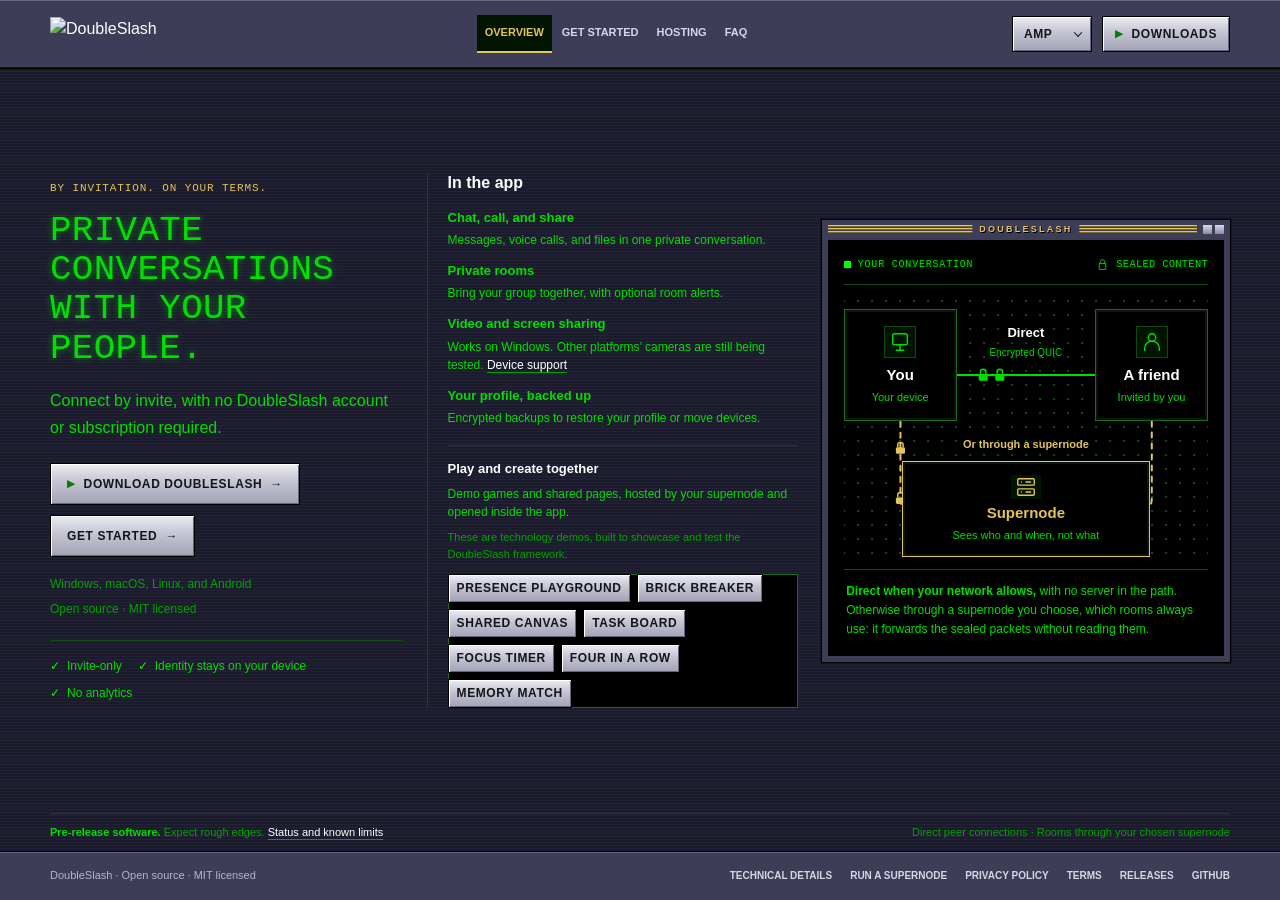
==== commit d7e02b51: "Update index.html" ====
--- a/index.html
+++ b/index.html
@@ -121,7 +121,21 @@
     .page-view { min-width: 0; }
     .page-view:not(:first-child) { padding-block: 20px; }
     .view-mode .page-view { padding-block: 0; }
-    .hero-grid { display: grid; grid-template-columns: minmax(0, 1.12fr) minmax(0, 0.88fr); align-items: center; gap: clamp(28px, 4vw, 64px); }
+    .hero-grid { display: grid; grid-template-columns: minmax(0, 0.95fr) minmax(0, 1fr) minmax(0, 1.1fr); align-items: center; gap: 24px; }
+    .hero-grid > .hero-content { grid-column: 1; grid-row: 1; }
+    .hero-grid > .hero-panel { grid-column: 3; grid-row: 1; }
+    .overview-features { grid-column: 2; grid-row: 1; min-width: 0; padding-left: 20px; border-left: 1px solid var(--line); }
+    .overview-features > h2 { margin-bottom: 16px; font-size: 16px; letter-spacing: 0; }
+    .overview-feature-list { margin: 0; }
+    .overview-feature-list dt { margin-top: 12px; color: var(--ink); font-size: 13px; font-weight: 700; }
+    .overview-feature-list dt:first-child { margin-top: 0; }
+    .overview-feature-list dd { margin: 3px 0 0; color: var(--ink-soft); font-size: 12px; line-height: 1.5; }
+    .overview-features .demo-card { margin-top: 18px; padding-top: 14px; border-top: 1px solid var(--line); }
+    .overview-features .demo-card h3 { font-size: 13px; }
+    .overview-features .demo-card p { margin-bottom: 0; color: var(--ink-soft); font-size: 12px; line-height: 1.5; }
+    .overview-features .demo-card .demo-note { margin-top: 8px; color: var(--muted); font-size: 11px; }
+    .overview-features .portal-window { margin-top: 12px; padding: 0; border: 0; background: transparent; box-shadow: none; }
+    .overview-features .portal-tile { min-height: 24px; padding: 3px 6px; font-size: 10px; }
     .hero-content { min-width: 0; max-width: 560px; }
     .eyebrow { margin-bottom: 14px; color: var(--brand); font-size: 11px; font-weight: 750; letter-spacing: 0.1em; text-transform: uppercase; }
     .hero-copy { max-width: 470px; margin-bottom: 22px; color: var(--ink-soft); font-size: 16px; line-height: 1.65; }
@@ -297,26 +311,27 @@
     .view-heading { margin-bottom: 22px; max-width: 680px; }
     .view-heading .eyebrow { margin-bottom: 8px; }
     .section-lede { margin-bottom: 0; color: var(--ink-soft); font-size: 15px; }
-    .card-grid { display: grid; grid-template-columns: repeat(3, minmax(0, 1fr)); gap: 16px; }
+    .start-layout { display: grid; grid-template-columns: minmax(0, 1.15fr) minmax(0, 0.85fr); align-items: start; gap: 20px; }
+    .start-steps { display: grid; gap: 12px; }
+    .start-steps .start-step { display: grid; grid-template-columns: 30px minmax(0, 1fr); align-items: start; gap: 14px; padding: 16px; }
+    .start-step h3 { margin-bottom: 5px; font-size: 14px; }
+    .start-step .card-no { margin: 0; }
+    .start-layout .view-footnote { margin-top: 12px; }
     .bento-card, .privacy-panel, .operator, .faq { min-width: 0; padding: 20px; border: 1px solid var(--line); border-radius: var(--radius-sm); background: var(--surface); }
     .bento-card p, .operator p, .privacy-panel p, .faq p { margin-bottom: 0; color: var(--ink-soft); font-size: 13px; line-height: 1.6; }
     .card-no { display: inline-flex; align-items: center; justify-content: center; width: 30px; height: 30px; margin-bottom: 18px; border: 1px solid var(--line-strong); background: var(--brand-soft); color: var(--brand); font: 700 12px/1 ui-monospace, monospace; }
     .view-footnote { margin: 16px 0 0; color: var(--muted); font-size: 12px; }
     .view-footnote a { color: var(--ink-soft); }
-    .feature-layout { display: grid; grid-template-columns: minmax(0, 1fr) minmax(0, 1fr); gap: 16px; }
-    .feature-list { display: grid; grid-template-columns: repeat(2, minmax(0, 1fr)); gap: 16px; }
-    .feature-list .bento-card { padding: 16px; }
-    .feature-list h3 { font-size: 14px; }
-    .feature-list p { font-size: 12px; }
-    .demo-card .demo-note { margin-top: 10px; color: var(--muted); font-size: 12px; }
     .portal-window { margin-top: 16px; padding: 10px; border: 1px solid var(--line); border-radius: 8px; background: var(--paper); }
     .portal-bar { margin-bottom: 8px; color: var(--muted); font-size: 10px; letter-spacing: 0.07em; text-transform: uppercase; }
     .portal-grid { display: flex; flex-wrap: wrap; gap: 6px; }
     .portal-tile { display: flex; align-items: center; min-height: 29px; padding: 5px 9px; border: 1px solid var(--line); border-radius: 5px; background: var(--surface-soft); color: var(--ink-soft); font-size: 11px; }
-    .privacy-list { display: grid; grid-template-columns: repeat(3, minmax(0, 1fr)); gap: 16px; }
-    .privacy-panel h3 { margin-top: 14px; }
-    .privacy-check { color: var(--green); font-size: 22px; }
-    .privacy-disclosure { margin-top: 18px; padding-left: 14px; border-left: 2px solid var(--brand); color: var(--ink-soft); font-size: 13px; }
+    .privacy-panel h3 { margin: 0 0 16px; }
+    .privacy-facts { margin: 0; }
+    .privacy-facts dt { margin-top: 14px; color: var(--ink); font-size: 13px; font-weight: 700; }
+    .privacy-facts dt:first-child { margin-top: 0; }
+    .privacy-facts dd { margin: 4px 0 0; color: var(--ink-soft); font-size: 12px; line-height: 1.55; }
+    .privacy-panel .privacy-disclosure { margin-top: 16px; padding-top: 12px; border-top: 1px solid var(--line); color: var(--ink-soft); font-size: 11px; line-height: 1.6; }
     .hosting-grid { display: grid; grid-template-columns: 1fr 1fr; gap: 16px; }
     .hosting-grid .operator { display: flex; flex-direction: column; align-items: flex-start; gap: 16px; }
     .hosting-grid .operator h3 { margin-bottom: 8px; }
@@ -333,7 +348,8 @@
     .footer-links { display: flex; flex-wrap: wrap; gap: 6px 18px; }
     .footer-links a { color: var(--ink-soft); font-size: 11px; text-decoration: none; }
     .footer-links a:hover { text-decoration: underline; }
-    html[data-theme="amp"] .compact-home h1 { font-size: clamp(2rem, 3.5vw, 2.8rem); }
+    .hero-content h1 { font-size: clamp(2rem, 2.8vw, 2.5rem); }
+    html[data-theme="amp"] .compact-home h1 { font-size: clamp(2rem, 2.8vw, 2.5rem); }
     html[data-theme="amp"] .compact-home .nav-links a { padding: 9px 8px; font-size: 11px; letter-spacing: 0; }
     html[data-theme="amp"] .compact-home .nav-links a[aria-current="page"] { background: #001400; border-color: var(--amp-gold); color: var(--amp-gold); }
     html[data-theme="amp"] .compact-home .footer-links a { font-size: 10px; letter-spacing: 0; }
@@ -341,7 +357,6 @@
     html[data-theme="amp"] .compact-home .faq { padding: 20px; }
     html[data-theme="amp"] .compact-home .privacy-panel::after { content: "PRIVACY"; }
     html[data-theme="amp"] .compact-home .operator::after { content: "HOSTING"; }
-    html[data-theme="amp"] .compact-home .demo-card::after { content: "TECH DEMOS"; }
     @media (min-width: 1000px) and (max-height: 740px) {
       .workspace { padding-block: 14px; }
       .nav { min-height: 60px; }
@@ -353,20 +368,28 @@
       .nav { grid-template-columns: 1fr auto; gap: 0 16px; padding-top: 12px; }
       .nav-links { grid-column: 1 / -1; grid-row: 2; justify-content: flex-start; padding-block: 6px; }
       .nav-actions { grid-column: 2; grid-row: 1; }
-      .hero-grid { gap: 24px; }
+      .hero-grid { grid-template-columns: minmax(0, 1.12fr) minmax(0, 0.88fr); }
+      .hero-grid > .hero-panel { grid-column: 2; }
+      .overview-features { grid-column: 1 / -1; grid-row: 2; display: grid; grid-template-columns: 1fr 1fr; gap: 0 24px; padding: 18px 0 0; border-left: 0; border-top: 1px solid var(--line); }
+      .overview-features > h2 { grid-column: 1; }
+      .overview-feature-list { grid-column: 1; grid-row: 2; }
+      .overview-features .demo-card { grid-column: 2; grid-row: 1 / span 2; margin: 0; padding: 0; border: 0; }
       .footer-row { flex-wrap: wrap; }
     }
     @media (max-width: 760px) {
       .shell { width: calc(100% - 32px); }
       .workspace { align-content: start; padding-block: 28px; }
-      .hero-grid, .feature-layout, .hosting-grid { grid-template-columns: 1fr; gap: 28px; }
+      .hero-grid, .hosting-grid { grid-template-columns: 1fr; gap: 28px; }
+      .hero-grid > .hero-panel { grid-column: 1; grid-row: 2; }
+      .overview-features { grid-column: 1; grid-row: 3; display: block; }
+      .overview-features .demo-card { margin-top: 18px; padding-top: 14px; border-top: 1px solid var(--line); }
       .hero-content { max-width: 580px; }
       h1 { max-width: 14em; font-size: clamp(2.15rem, 7vw, 3rem); }
       .hero-copy { font-size: 15px; }
-      .card-grid, .privacy-list { grid-template-columns: 1fr; }
+      .start-layout { grid-template-columns: 1fr; gap: 24px; }
       .bento-card, .privacy-panel, .operator { padding: 18px; }
       .card-no { margin-bottom: 10px; }
-      .nav-links { display: grid; grid-template-columns: repeat(6, minmax(0, 1fr)); width: 100%; gap: 0; }
+      .nav-links { display: grid; grid-template-columns: repeat(4, minmax(0, 1fr)); width: 100%; gap: 0; }
       .nav-links a { padding: 9px 3px; text-align: center; font-size: 11px; }
       .brand img { width: 145px; height: 30px; }
       .nav-actions { gap: 8px; }
@@ -378,8 +401,7 @@
       .footer-links { gap: 8px 14px; }
     }
     @media (max-width: 440px) {
-      .feature-list, .faq-grid { grid-template-columns: 1fr; }
-      .nav-links { grid-template-columns: repeat(3, minmax(0, 1fr)); }
+      .faq-grid { grid-template-columns: 1fr; }
       .nav-actions > .button { font-size: 10px; padding-inline: 7px; }
       .brand img { width: 125px; }
       .nav { column-gap: 8px; }
@@ -400,8 +422,6 @@
       <nav class="nav-links" aria-label="Primary navigation">
         <a href="#top" data-view-link>Overview</a>
         <a href="#how-it-works" data-view-link>Get started</a>
-        <a href="#features" data-view-link>Features</a>
-        <a href="#privacy" data-view-link>Privacy</a>
         <a href="#ddns" data-view-link>Hosting</a>
         <a href="#faq" data-view-link>FAQ</a>
       </nav>
@@ -414,7 +434,7 @@
         <div class="hero-content">
           <p class="eyebrow">By invitation. On your terms.</p>
           <h1 id="overview-title" tabindex="-1">Private conversations with your people.</h1>
-          <p class="hero-copy">Chat, call, share files, and meet in private rooms. Connect by invite, with no DoubleSlash account or subscription required.</p>
+          <p class="hero-copy">Connect by invite, with no DoubleSlash account or subscription required.</p>
           <div class="hero-actions">
             <a class="button button-primary" href="downloads.html">Download DoubleSlash <span aria-hidden="true">&rarr;</span></a>
             <a class="button button-secondary" href="#how-it-works">Get started <span aria-hidden="true">&rarr;</span></a>
@@ -465,49 +485,45 @@
           </div>
           <figcaption class="hero-panel-caption"><strong>Direct when your network allows,</strong> with no server in the path. Otherwise through a supernode you choose, which rooms always use: it forwards the sealed packets without reading them.</figcaption>
         </figure>
+        <aside class="overview-features" id="features" aria-labelledby="features-title">
+          <h2 id="features-title">In the app</h2>
+          <dl class="overview-feature-list">
+            <dt>Chat, call, and share</dt><dd>Messages, voice calls, and files in one private conversation.</dd>
+            <dt>Private rooms</dt><dd>Bring your group together, with optional room alerts.</dd>
+            <dt>Video and screen sharing</dt><dd>Works on Windows. Other platforms&rsquo; cameras are still being tested. <a href="architecture.html#media">Device support</a></dd>
+            <dt>Your profile, backed up</dt><dd>Encrypted backups to restore your profile or move devices.</dd>
+          </dl>
+          <article class="demo-card">
+            <h3>Play and create together</h3>
+            <p>Demo games and shared pages, hosted by your supernode and opened inside the app.</p>
+            <p class="demo-note">These are technology demos, built to showcase and test the DoubleSlash framework.</p>
+            <div class="portal-window" aria-label="Example activities inside DoubleSlash"><div class="portal-grid"><span class="portal-tile">Presence Playground</span><span class="portal-tile">Brick Breaker</span><span class="portal-tile">Shared Canvas</span><span class="portal-tile">Task Board</span><span class="portal-tile">Focus Timer</span><span class="portal-tile">Four in a Row</span><span class="portal-tile">Memory Match</span></div></div>
+          </article>
+        </aside>
       </div>
     </section>
     <section class="page-view" id="how-it-works" data-page-view aria-labelledby="start-title">
       <div class="shell">
-        <div class="view-heading"><p class="eyebrow">Getting started</p><h2 id="start-title" tabindex="-1">Get connected in three steps.</h2><p class="section-lede">Create a local profile, share an invite, and connect.</p></div>
-        <div class="card-grid">
-          <article class="bento-card"><span class="card-no" aria-hidden="true">01</span><h3>Get the app</h3><p>Download DoubleSlash, create your profile on your device, and protect it with a passphrase.</p></article>
-          <article class="bento-card"><span class="card-no" aria-hidden="true">02</span><h3 id="invite-links">Invite someone</h3><p>Share your invite link or show its QR code to someone you want to connect with.</p></article>
-          <article class="bento-card"><span class="card-no" aria-hidden="true">03</span><h3>Talk and share</h3><p>Start a chat or call. Join a room on a supernode for time together as a group.</p></article>
+        <div class="view-heading"><p class="eyebrow">Getting started &middot; Privacy</p><h2 id="start-title" tabindex="-1">Get started, privately.</h2><p class="section-lede">Create a local profile, share an invite, and choose who connects.</p></div>
+        <div class="start-layout">
+          <div>
+            <div class="start-steps">
+              <article class="bento-card start-step"><span class="card-no" aria-hidden="true">01</span><div><h3>Get the app</h3><p>Download DoubleSlash, create your profile on your device, and protect it with a passphrase.</p></div></article>
+              <article class="bento-card start-step"><span class="card-no" aria-hidden="true">02</span><div><h3 id="invite-links">Invite someone</h3><p>Share your invite link or show its QR code to someone you want to connect with.</p></div></article>
+              <article class="bento-card start-step"><span class="card-no" aria-hidden="true">03</span><div><h3>Talk and share</h3><p>Start a chat or call. Join a room on a supernode for time together as a group.</p></div></article>
+            </div>
+            <p class="view-footnote">Keep an encrypted backup of your profile. There is no central account recovery service.</p>
+          </div>
+          <aside class="privacy-panel" id="privacy" aria-labelledby="privacy-title">
+            <h3 id="privacy-title">Private by design.</h3>
+            <dl class="privacy-facts">
+              <dt>No account needed</dt><dd>Your identity and history live on your device. There is no first-party identity service.</dd>
+              <dt>Encrypted conversations</dt><dd>Chat, calls, and files are encrypted. Supernodes forward sealed content without reading it.</dd>
+              <dt>No analytics</dt><dd>The site and app have no analytics or tracking pixels.</dd>
+            </dl>
+            <p class="privacy-disclosure">Supernodes can see routing metadata, including who connects and when, and room and file names. <a href="https://github.com/DoubleSlashSpace/DoubleSlash/blob/develop/PRIVACY.md">Read the privacy details.</a></p>
+          </aside>
         </div>
-        <p class="view-footnote">Keep an encrypted backup of your profile. There is no central account recovery service.</p>
-      </div>
-    </section>
-    <section class="page-view" id="features" data-page-view aria-labelledby="features-title">
-      <div class="shell">
-        <div class="view-heading"><p class="eyebrow">Time together</p><h2 id="features-title" tabindex="-1">The essentials, in one place.</h2></div>
-        <div class="feature-layout">
-          <div class="feature-list">
-            <article class="bento-card"><h3>Chat, call, and share</h3><p>Messages, voice calls, and files in one private conversation.</p></article>
-            <article class="bento-card"><h3>Private rooms</h3><p>Bring your group together. Enable room alerts when you want them.</p></article>
-            <article class="bento-card"><h3>Video and screen sharing</h3><p>Works on Windows. Cameras on macOS, Linux, and Android are still being tested. <a href="architecture.html#media">Device support</a></p></article>
-            <article class="bento-card"><h3>Your profile, backed up</h3><p>Use an encrypted backup to restore your profile or move to another device.</p></article>
-          </div>
-          <article class="bento-card demo-card">
-            <h3>Play and create together</h3><p>Demo games and shared pages, hosted by your supernode and opened inside the app.</p>
-            <p class="demo-note">These are technology demos, built to showcase and test the DoubleSlash framework.</p>
-            <div class="portal-window" aria-label="Example activities inside DoubleSlash">
-              <div class="portal-bar">Inside DoubleSlash &middot; tech demos</div>
-              <div class="portal-grid"><span class="portal-tile">Presence Playground</span><span class="portal-tile">Brick Breaker</span><span class="portal-tile">Shared Canvas</span><span class="portal-tile">Task Board</span><span class="portal-tile">Focus Timer</span><span class="portal-tile">Four in a Row</span><span class="portal-tile">Memory Match</span></div>
-            </div>
-          </article>
-        </div>
-      </div>
-    </section>
-    <section class="page-view" id="privacy" data-page-view aria-labelledby="privacy-title">
-      <div class="shell">
-        <div class="view-heading"><p class="eyebrow">Your conversations belong to you</p><h2 id="privacy-title" tabindex="-1">Private by design.</h2><p class="section-lede">Your identity and history live on your device. You decide who connects.</p></div>
-        <div class="privacy-list">
-          <article class="privacy-panel"><span class="privacy-check" aria-hidden="true">&#10003;</span><h3>No account needed</h3><p>Create a local profile and meet through signed invites. There is no first-party identity service.</p></article>
-          <article class="privacy-panel"><span class="privacy-check" aria-hidden="true">&#10003;</span><h3>Encrypted conversations</h3><p>Chat, calls, and files are encrypted. Supernodes forward sealed content without reading it.</p></article>
-          <article class="privacy-panel"><span class="privacy-check" aria-hidden="true">&#10003;</span><h3>No analytics</h3><p>The site and app have no analytics or tracking pixels.</p></article>
-        </div>
-        <p class="privacy-disclosure">Supernodes can see routing metadata, including who connects and when, and room and file names. <a href="https://github.com/DoubleSlashSpace/DoubleSlash/blob/develop/PRIVACY.md">Read the privacy details.</a></p>
       </div>
     </section>
     <section class="page-view" id="ddns" data-page-view aria-labelledby="hosting-title">
@@ -515,7 +531,7 @@
         <div class="view-heading"><p class="eyebrow">Infrastructure you choose</p><h2 id="hosting-title" tabindex="-1">A place for your group.</h2><p class="section-lede">Use someone else&rsquo;s supernode or run your own. Rooms always use one.</p></div>
         <div class="hosting-grid">
           <article class="operator" id="operators"><div><h3>Run a supernode</h3><p>Host your rooms on a Linux server you operate. The desktop app can set one up over SSH.</p></div><a class="button button-secondary" href="support.html">Run a supernode <span aria-hidden="true">&rarr;</span></a></article>
-          <article class="operator"><div><h3 id="ddns-title">DoubleSlash DDNS</h3><p>An optional stable name for your supernode when its IP address changes. $10 a year for up to 10 names, helping fund development.</p></div><p class="hosting-note"><strong>Sign-ups are in test mode; no payments are taken yet.</strong> Your own DNS or a JSON file on your website works too.</p><a class="button button-secondary" href="support.html#hostnames">How it works <span aria-hidden="true">&rarr;</span></a></article>
+          <article class="operator"><div><h3 id="ddns-title">DoubleSlash DDNS</h3><p>An optional stable name for your supernode when its IP address changes. $10 a year for up to 10 names, helping fund development.</p></div><p class="hosting-note">Renews yearly; cancel from your account. Your own DNS or a JSON file on your website works too.</p><a class="button button-secondary" href="support.html#hostnames">How it works <span aria-hidden="true">&rarr;</span></a></article>
         </div>
       </div>
     </section>
--- a/themes.css
+++ b/themes.css
@@ -665,3 +665,8 @@
     animation: none;
   }
 }
+
+/* Compact homepage: its single picker stays beside Downloads on mobile. */
+@media (max-width: 720px) {
+  .compact-home .nav-actions > .skin-picker:not([hidden]) { display: inline-flex; }
+}
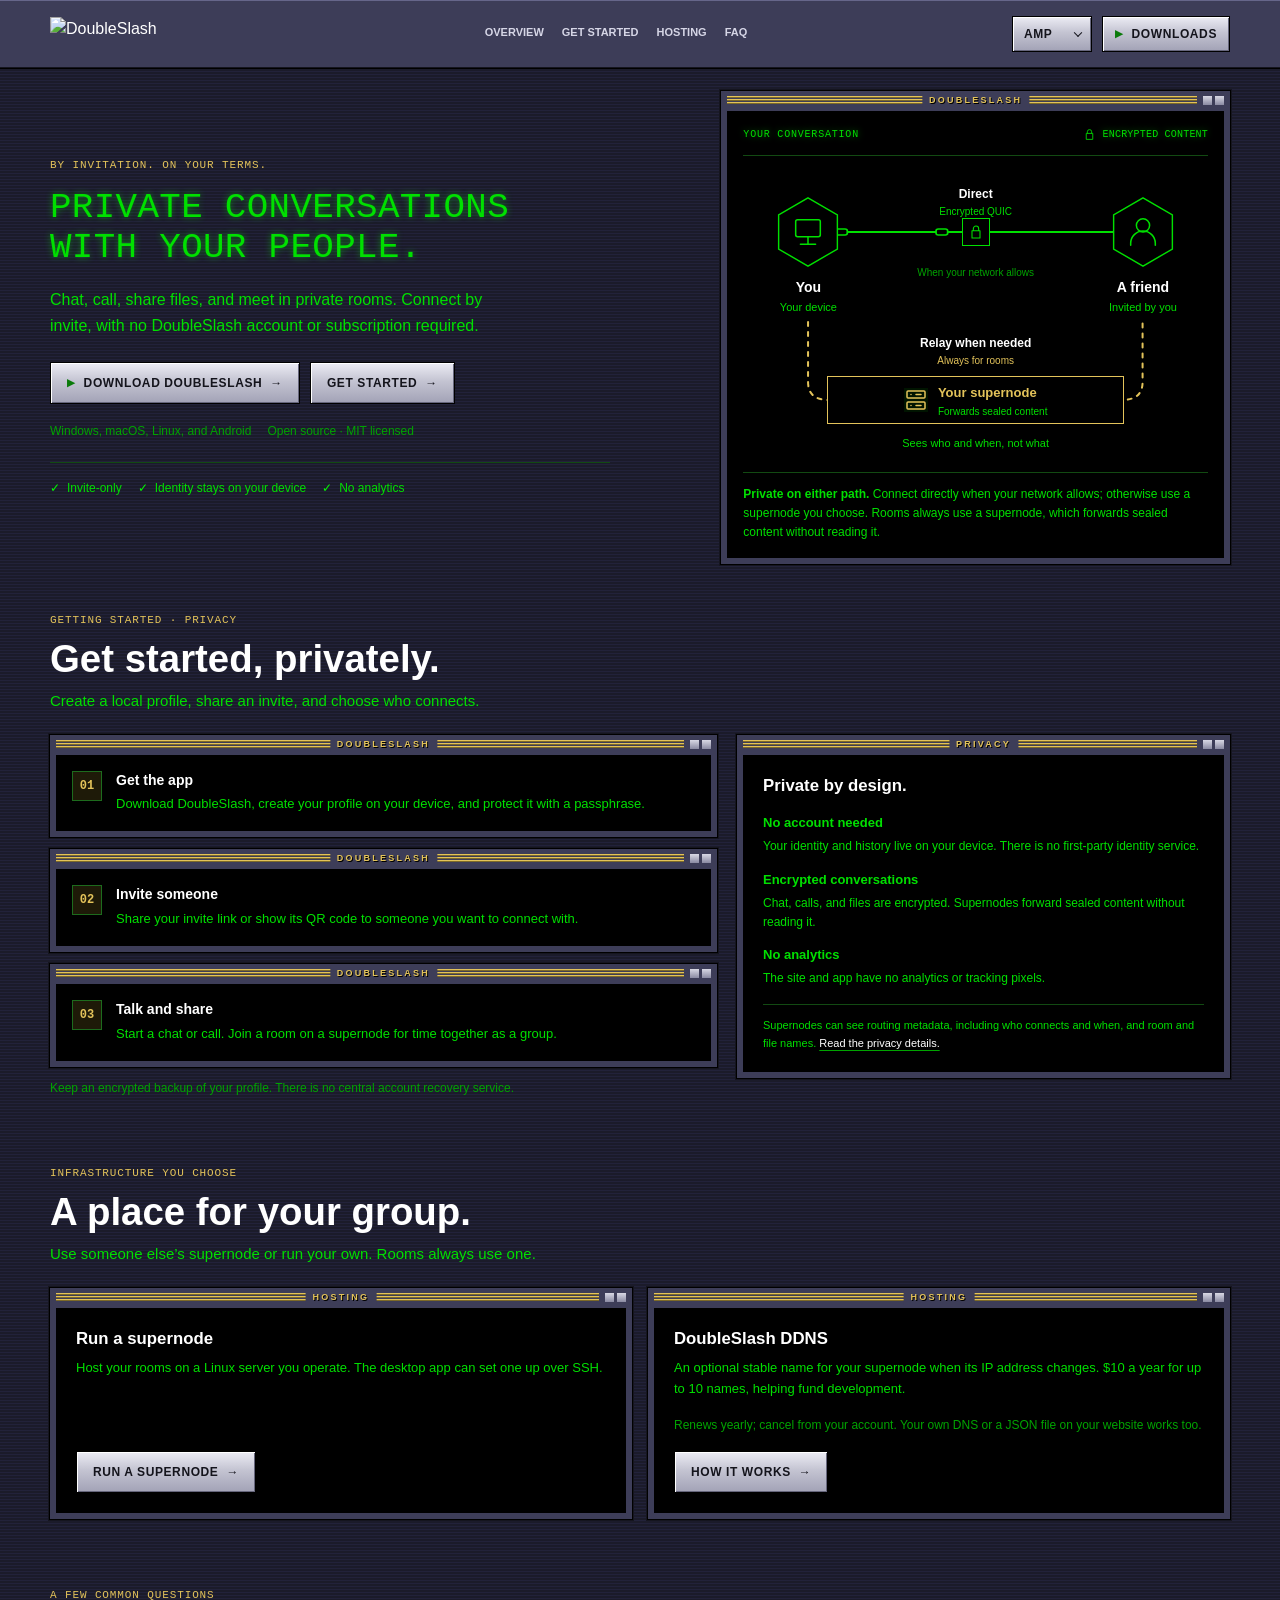
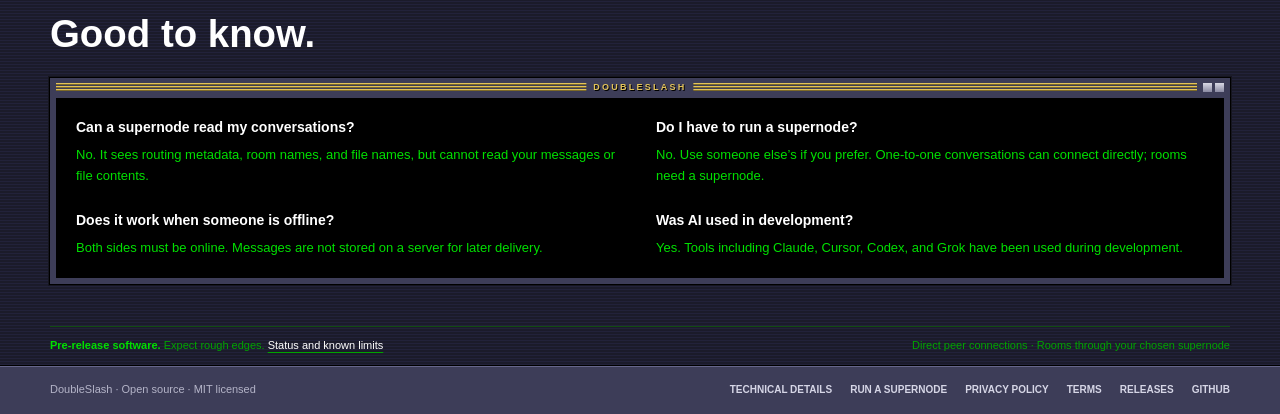
==== commit b5eb1ccf: "Update index.html" ====
--- a/index.html
+++ b/index.html
@@ -109,7 +109,6 @@
     .nav-links { display: flex; align-items: center; justify-content: center; gap: 2px; }
     .nav-links a { padding: 9px 10px; border-bottom: 2px solid transparent; color: var(--ink-soft); font-size: 13px; font-weight: 650; text-decoration: none; white-space: nowrap; }
     .nav-links a:hover { color: var(--ink); background: var(--surface-soft); }
-    .nav-links a[aria-current="page"] { border-color: var(--brand); color: var(--brand); background: var(--brand-soft); }
     .nav-actions { display: flex; align-items: center; gap: 10px; }
     .button { display: inline-flex; align-items: center; justify-content: center; gap: 8px; min-height: 42px; padding: 10px 16px; border: 1px solid var(--line-strong); border-radius: 9px; font-size: 13px; font-weight: 700; line-height: 1.2; text-decoration: none; }
     .button-primary { border-color: var(--brand); background: var(--brand); color: #fff; }
@@ -117,25 +116,12 @@
     .button-secondary { background: var(--surface); color: var(--ink); }
     .button-secondary:hover { background: var(--surface-soft); }
     .button-small { min-height: 36px; padding: 8px 12px; font-size: 12px; }
-    .workspace { flex: 1; display: grid; align-content: center; gap: 28px; padding-block: 22px; }
-    .page-view { min-width: 0; }
-    .page-view:not(:first-child) { padding-block: 20px; }
-    .view-mode .page-view { padding-block: 0; }
-    .hero-grid { display: grid; grid-template-columns: minmax(0, 0.95fr) minmax(0, 1fr) minmax(0, 1.1fr); align-items: center; gap: 24px; }
+    .workspace { flex: 1; display: grid; align-content: start; gap: 28px; padding-block: 22px; }
+    .site-section { min-width: 0; }
+    .site-section:not(:first-child) { padding-block: 20px; }
+    .hero-grid { display: grid; grid-template-columns: minmax(0, 1.12fr) minmax(0, 0.88fr); align-items: center; gap: 24px; }
     .hero-grid > .hero-content { grid-column: 1; grid-row: 1; }
-    .hero-grid > .hero-panel { grid-column: 3; grid-row: 1; }
-    .overview-features { grid-column: 2; grid-row: 1; min-width: 0; padding-left: 20px; border-left: 1px solid var(--line); }
-    .overview-features > h2 { margin-bottom: 16px; font-size: 16px; letter-spacing: 0; }
-    .overview-feature-list { margin: 0; }
-    .overview-feature-list dt { margin-top: 12px; color: var(--ink); font-size: 13px; font-weight: 700; }
-    .overview-feature-list dt:first-child { margin-top: 0; }
-    .overview-feature-list dd { margin: 3px 0 0; color: var(--ink-soft); font-size: 12px; line-height: 1.5; }
-    .overview-features .demo-card { margin-top: 18px; padding-top: 14px; border-top: 1px solid var(--line); }
-    .overview-features .demo-card h3 { font-size: 13px; }
-    .overview-features .demo-card p { margin-bottom: 0; color: var(--ink-soft); font-size: 12px; line-height: 1.5; }
-    .overview-features .demo-card .demo-note { margin-top: 8px; color: var(--muted); font-size: 11px; }
-    .overview-features .portal-window { margin-top: 12px; padding: 0; border: 0; background: transparent; box-shadow: none; }
-    .overview-features .portal-tile { min-height: 24px; padding: 3px 6px; font-size: 10px; }
+    .hero-grid > .hero-panel { grid-column: 2; grid-row: 1; }
     .hero-content { min-width: 0; max-width: 560px; }
     .eyebrow { margin-bottom: 14px; color: var(--brand); font-size: 11px; font-weight: 750; letter-spacing: 0.1em; text-transform: uppercase; }
     .hero-copy { max-width: 470px; margin-bottom: 22px; color: var(--ink-soft); font-size: 16px; line-height: 1.65; }
@@ -147,167 +133,48 @@
     .hero-panel-bar { display: flex; align-items: center; justify-content: space-between; color: var(--muted); font-size: 10px; font-weight: 750; letter-spacing: 0.06em; text-transform: uppercase; }
     .hero-panel-bar span { display: inline-flex; align-items: center; gap: 7px; }
     .live-dot { width: 7px; height: 7px; border-radius: 50%; background: var(--green); }
-    /* Keep labels in HTML so they remain readable as the routes resize. */
-    .flow {
-      --flow-direct: var(--brand);
-      --flow-relay: var(--green);
-    }
-
-    .flow .hero-panel-bar {
-      flex-wrap: wrap;
-      gap: 0.75rem;
-      padding-bottom: 1rem;
-      border-bottom: 1px solid var(--line);
-    }
-
-    .flow-privacy {
-      color: var(--ink-soft);
-      font-size: 0.65rem;
-      letter-spacing: 0.03em;
-    }
-
+    /* The routes are SVG; readable HTML labels stay independent of its scale. */
+    .flow { --flow-direct: var(--brand); --flow-relay: var(--green); }
+    .flow .hero-panel-bar { flex-wrap: wrap; gap: 8px; padding-bottom: 12px; border-bottom: 1px solid var(--line); }
+    .flow-privacy { color: var(--ink-soft); font-size: 10px; letter-spacing: 0.02em; }
     .flow-privacy svg { width: 13px; height: 13px; }
-
-    .flow-stage {
-      position: relative;
-      height: 300px;
-      max-width: 480px;
-      margin-block: 1.25rem;
-      margin-inline: auto;
-      background: radial-gradient(var(--line) 0.75px, transparent 0.75px) center / 14px 14px;
-    }
-
-    .flow-map {
-      position: absolute;
-      inset: 0;
-      width: 100%;
-      height: 100%;
-    }
-
-    .flow-line {
-      fill: none;
-      stroke: var(--flow-direct);
-      stroke-width: 2;
-      stroke-linecap: round;
-      stroke-linejoin: round;
-      vector-effect: non-scaling-stroke;
-    }
-
-    .flow-relay .flow-line {
-      stroke: var(--flow-relay);
-      stroke-dasharray: 5 6;
-    }
-
-    .flow-node {
-      position: absolute;
-      z-index: 1;
-      display: flex;
-      align-items: center;
-      justify-content: center;
-      flex-direction: column;
-      gap: 5px;
-      width: 31%;
-      height: 132px;
-      top: 12px;
-      padding: 12px 6px;
-      border: 1px solid var(--line-strong);
-      border-radius: var(--radius-sm);
-      background: var(--paper);
-      box-shadow: var(--shadow-sm);
-      text-align: center;
-    }
-
+    .flow-stage { position: relative; height: 286px; max-width: 480px; margin: 18px auto 12px; background: radial-gradient(var(--line) 0.7px, transparent 0.7px) center / 16px 16px; }
+    .flow-map { position: absolute; inset: 0; width: 100%; height: 100%; }
+    .flow-line { fill: none; stroke: var(--flow-direct); stroke-width: 2; stroke-linecap: round; stroke-linejoin: round; vector-effect: non-scaling-stroke; }
+    .flow-relay .flow-line { stroke: var(--flow-relay); stroke-dasharray: 4 6; }
+    .flow-peer { position: absolute; top: 22px; width: 28%; display: flex; flex-direction: column; align-items: center; gap: 4px; text-align: center; }
     .flow-you { left: 0; }
     .flow-friend { right: 0; }
-
-    .flow-icon {
-      display: grid;
-      place-items: center;
-      flex-shrink: 0;
-      width: 38px;
-      height: 38px;
-      margin-bottom: 3px;
-      border: 1px solid var(--line);
-      border-radius: 10px;
-      background: var(--brand-soft);
-      color: var(--flow-direct);
-    }
-
-    .flow-icon svg { width: 22px; height: 22px; }
-    .flow-name { color: var(--ink); font-size: 15px; font-weight: 750; line-height: 1.25; }
+    .flow-avatar { width: 72px; height: 72px; margin-bottom: 6px; }
+    .flow-avatar-frame { fill: var(--paper); stroke: var(--flow-direct); stroke-width: 1.5; }
+    .flow-avatar-icon { fill: none; stroke: var(--ink); stroke-width: 1.6; stroke-linecap: round; stroke-linejoin: round; }
+    .flow-name { color: var(--ink); font-size: 14px; font-weight: 750; line-height: 1.3; }
     .flow-sub { color: var(--ink-soft); font-size: 11px; line-height: 1.4; }
-
-    .flow-label {
-      position: absolute;
-      left: 31%;
-      top: 27px;
-      width: 38%;
-      color: var(--flow-direct);
-      text-align: center;
-      line-height: 1.4;
-    }
-
-    .flow-label strong { display: block; font-size: 13px; font-weight: 750; }
+    .flow-label { position: absolute; left: 28%; width: 44%; top: 13px; color: var(--flow-direct); text-align: center; line-height: 1.3; }
+    .flow-label strong { display: block; font-size: 12px; font-weight: 750; }
     .flow-label span { display: block; margin-top: 3px; font-size: 10px; }
-
-    .flow-relay-label {
-      top: 160px;
-      left: 18%;
-      width: 64%;
-      color: var(--flow-relay);
-      font-size: 11px;
-      font-weight: 650;
-    }
-
-    .flow-super {
-      top: auto;
-      bottom: 0;
-      left: 16%;
-      width: 68%;
-      height: 112px;
-      padding-block: 8px;
-      border-color: var(--flow-relay);
-      background: var(--paper);
-    }
-
-    .flow-super .flow-icon {
-      width: 30px;
-      height: 26px;
-      margin: 0;
-      border: 0;
-      background: transparent;
-      color: var(--flow-relay);
-    }
-
-    .flow-super .flow-name { color: var(--flow-relay); }
+    .flow-seal { position: absolute; top: 44px; left: calc(50% - 14px); display: grid; place-items: center; width: 28px; height: 28px; border: 1px solid var(--flow-direct); border-radius: 8px; background: var(--paper); color: var(--flow-direct); }
+    .flow-seal svg { width: 16px; height: 16px; }
+    .flow-direct-note { position: absolute; top: 92px; left: 28%; width: 44%; color: var(--muted); font-size: 10px; line-height: 1.45; text-align: center; }
+    .flow-relay-label { top: 162px; left: 24%; width: 52%; color: var(--flow-relay); }
+    .flow-super { position: absolute; top: 202px; left: 18%; width: 64%; height: 48px; display: flex; align-items: center; justify-content: center; gap: 10px; padding: 8px 10px; border: 1px solid var(--flow-relay); border-radius: 10px; background: var(--paper); }
+    .flow-super .flow-icon { width: 24px; height: 24px; flex-shrink: 0; color: var(--flow-relay); }
+    .flow-super .flow-name { color: var(--flow-relay); font-size: 13px; }
+    .flow-super .flow-sub { display: block; font-size: 10px; }
+    .flow-metadata { position: absolute; top: 262px; left: 0; width: 100%; color: var(--ink-soft); font-size: 11px; line-height: 1.4; text-align: center; }
     .pkt { color: var(--flow-direct); }
     .flow-packets-relay .pkt { color: var(--flow-relay); }
-
-    .hero-panel-caption {
-      margin: 0;
-      padding: 1rem 0.15rem 0.1rem;
-      border-top: 1px solid var(--line);
-      color: var(--ink-soft);
-      font-size: 0.8rem;
-      line-height: 1.65;
-    }
-
+    .hero-panel-caption { margin: 0; padding: 12px 0 0; border-top: 1px solid var(--line); color: var(--ink-soft); font-size: 12px; line-height: 1.6; }
     .hero-panel-caption strong { color: var(--ink); font-weight: 650; }
-
+    @media (max-width: 360px) {
+      .flow-super { gap: 6px; padding-inline: 6px; }
+      .flow-super .flow-name { font-size: 12px; }
+      .flow-super .flow-sub { font-size: 9px; }
+    }
     @media (prefers-reduced-motion: reduce) {
       .flow .pkt { display: none; }
     }
 
-
-    /* A smaller diagram leaves room for the whole overview in one viewport. */
-    .compact-home .flow-stage { height: 260px; margin-block: 12px; }
-    .compact-home .flow-node { height: 112px; }
-    .compact-home .flow-icon { width: 32px; height: 32px; }
-    .compact-home .flow-super { height: 96px; }
-    .compact-home .flow-super .flow-icon { width: 30px; height: 24px; }
-    .compact-home .flow-relay-label { top: 140px; }
-    .compact-home .flow .hero-panel-bar { padding-bottom: 12px; gap: 8px; }
-    .compact-home .hero-panel-caption { padding-top: 12px; font-size: 12px; line-height: 1.55; }
     .view-heading { margin-bottom: 22px; max-width: 680px; }
     .view-heading .eyebrow { margin-bottom: 8px; }
     .section-lede { margin-bottom: 0; color: var(--ink-soft); font-size: 15px; }
@@ -322,10 +189,6 @@
     .card-no { display: inline-flex; align-items: center; justify-content: center; width: 30px; height: 30px; margin-bottom: 18px; border: 1px solid var(--line-strong); background: var(--brand-soft); color: var(--brand); font: 700 12px/1 ui-monospace, monospace; }
     .view-footnote { margin: 16px 0 0; color: var(--muted); font-size: 12px; }
     .view-footnote a { color: var(--ink-soft); }
-    .portal-window { margin-top: 16px; padding: 10px; border: 1px solid var(--line); border-radius: 8px; background: var(--paper); }
-    .portal-bar { margin-bottom: 8px; color: var(--muted); font-size: 10px; letter-spacing: 0.07em; text-transform: uppercase; }
-    .portal-grid { display: flex; flex-wrap: wrap; gap: 6px; }
-    .portal-tile { display: flex; align-items: center; min-height: 29px; padding: 5px 9px; border: 1px solid var(--line); border-radius: 5px; background: var(--surface-soft); color: var(--ink-soft); font-size: 11px; }
     .privacy-panel h3 { margin: 0 0 16px; }
     .privacy-facts { margin: 0; }
     .privacy-facts dt { margin-top: 14px; color: var(--ink); font-size: 13px; font-weight: 700; }
@@ -351,9 +214,7 @@
     .hero-content h1 { font-size: clamp(2rem, 2.8vw, 2.5rem); }
     html[data-theme="amp"] .compact-home h1 { font-size: clamp(2rem, 2.8vw, 2.5rem); }
     html[data-theme="amp"] .compact-home .nav-links a { padding: 9px 8px; font-size: 11px; letter-spacing: 0; }
-    html[data-theme="amp"] .compact-home .nav-links a[aria-current="page"] { background: #001400; border-color: var(--amp-gold); color: var(--amp-gold); }
     html[data-theme="amp"] .compact-home .footer-links a { font-size: 10px; letter-spacing: 0; }
-    html[data-theme="amp"] .compact-home .portal-tile { min-height: 29px; padding: 5px 8px; }
     html[data-theme="amp"] .compact-home .faq { padding: 20px; }
     html[data-theme="amp"] .compact-home .privacy-panel::after { content: "PRIVACY"; }
     html[data-theme="amp"] .compact-home .operator::after { content: "HOSTING"; }
@@ -365,15 +226,12 @@
       .hero-note { margin-top: 14px; }
     }
     @media (max-width: 1060px) {
+      html { scroll-padding-top: 120px; }
       .nav { grid-template-columns: 1fr auto; gap: 0 16px; padding-top: 12px; }
       .nav-links { grid-column: 1 / -1; grid-row: 2; justify-content: flex-start; padding-block: 6px; }
       .nav-actions { grid-column: 2; grid-row: 1; }
       .hero-grid { grid-template-columns: minmax(0, 1.12fr) minmax(0, 0.88fr); }
       .hero-grid > .hero-panel { grid-column: 2; }
-      .overview-features { grid-column: 1 / -1; grid-row: 2; display: grid; grid-template-columns: 1fr 1fr; gap: 0 24px; padding: 18px 0 0; border-left: 0; border-top: 1px solid var(--line); }
-      .overview-features > h2 { grid-column: 1; }
-      .overview-feature-list { grid-column: 1; grid-row: 2; }
-      .overview-features .demo-card { grid-column: 2; grid-row: 1 / span 2; margin: 0; padding: 0; border: 0; }
       .footer-row { flex-wrap: wrap; }
     }
     @media (max-width: 760px) {
@@ -381,8 +239,6 @@
       .workspace { align-content: start; padding-block: 28px; }
       .hero-grid, .hosting-grid { grid-template-columns: 1fr; gap: 28px; }
       .hero-grid > .hero-panel { grid-column: 1; grid-row: 2; }
-      .overview-features { grid-column: 1; grid-row: 3; display: block; }
-      .overview-features .demo-card { margin-top: 18px; padding-top: 14px; border-top: 1px solid var(--line); }
       .hero-content { max-width: 580px; }
       h1 { max-width: 14em; font-size: clamp(2.15rem, 7vw, 3rem); }
       .hero-copy { font-size: 15px; }
@@ -420,21 +276,21 @@
     <div class="shell nav">
       <a class="brand" href="#top" aria-label="DoubleSlash home"><img src="logo-full.svg" alt="DoubleSlash" /></a>
       <nav class="nav-links" aria-label="Primary navigation">
-        <a href="#top" data-view-link>Overview</a>
-        <a href="#how-it-works" data-view-link>Get started</a>
-        <a href="#ddns" data-view-link>Hosting</a>
-        <a href="#faq" data-view-link>FAQ</a>
+        <a href="#top">Overview</a>
+        <a href="#how-it-works">Get started</a>
+        <a href="#ddns">Hosting</a>
+        <a href="#faq">FAQ</a>
       </nav>
       <div class="nav-actions"><label class="skin-picker" hidden><span class="skin-label">Skin</span><select data-theme-select><option value="amp">Amp</option><option value="dark">Dark</option><option value="light">Light</option></select></label><a class="button button-primary button-small" href="downloads.html">Downloads</a></div>
     </div>
   </header>
   <main class="workspace" id="main" tabindex="-1">
-    <section class="page-view hero" id="top" data-page-view aria-labelledby="overview-title">
+    <section class="site-section hero" id="top" aria-labelledby="overview-title">
       <div class="shell hero-grid">
-        <div class="hero-content">
+        <div class="hero-content" id="features">
           <p class="eyebrow">By invitation. On your terms.</p>
           <h1 id="overview-title" tabindex="-1">Private conversations with your people.</h1>
-          <p class="hero-copy">Connect by invite, with no DoubleSlash account or subscription required.</p>
+          <p class="hero-copy">Chat, call, share files, and meet in private rooms. Connect by invite, with no DoubleSlash account or subscription required.</p>
           <div class="hero-actions">
             <a class="button button-primary" href="downloads.html">Download DoubleSlash <span aria-hidden="true">&rarr;</span></a>
             <a class="button button-secondary" href="#how-it-works">Get started <span aria-hidden="true">&rarr;</span></a>
@@ -443,66 +299,44 @@
           <ul class="hero-points" aria-label="Privacy essentials"><li>Invite-only</li><li>Identity stays on your device</li><li>No analytics</li></ul>
         </div>
         <figure class="hero-panel flow">
-          <div class="hero-panel-bar">
-            <span><i class="live-dot" aria-hidden="true"></i> Your conversation</span>
-            <span class="flow-privacy"><svg viewBox="0 0 24 24" aria-hidden="true"><path d="M8 10V7a4 4 0 0 1 8 0v3M6 10h12v11H6z" fill="none" stroke="currentColor" stroke-width="1.6" stroke-linejoin="round" /></svg> Sealed content</span>
-          </div>
+          <div class="hero-panel-bar"><span>Your conversation</span><span class="flow-privacy"><svg viewBox="0 0 24 24" aria-hidden="true"><path d="M8 10V7a4 4 0 0 1 8 0v3M6 10h12v11H6z" fill="none" stroke="currentColor" stroke-width="1.6" stroke-linejoin="round" /></svg> Encrypted content</span></div>
           <div class="flow-stage">
-            <svg class="flow-map" viewBox="0 0 400 300" preserveAspectRatio="none" aria-hidden="true" focusable="false">
-              <defs>
-                <g id="flow-pkt"><path d="M-3 -1V-3.6a3 3 0 0 1 6 0V-1" fill="none" stroke="currentColor" stroke-width="1.6" /><rect x="-5" y="-1" width="10" height="7.5" rx="1.5" fill="currentColor" /></g>
-              </defs>
-              <g class="flow-direct"><path id="flow-direct-path" class="flow-line" d="M124 90H276" /></g>
-              <g class="flow-relay"><path id="flow-relay-path" class="flow-line" d="M62 144V232Q62 250 80 250H320Q338 250 338 232V144" /></g>
+            <svg class="flow-map" viewBox="0 0 400 286" preserveAspectRatio="none" aria-hidden="true" focusable="false">
+              <defs><g id="flow-pkt"><rect x="-5" y="-3" width="10" height="6" rx="2" fill="var(--paper)" stroke="currentColor" stroke-width="1.5" /></g></defs>
+              <g class="flow-direct"><path id="flow-direct-path" class="flow-line" d="M56 58H344" /></g>
+              <g class="flow-relay"><path id="flow-relay-path" class="flow-line" d="M56 148V208Q56 226 74 226H326Q344 226 344 208V148" /></g>
               <g class="flow-packets-direct">
-                <g class="pkt"><use href="#flow-pkt" /><animateMotion dur="3.6s" begin="0s" repeatCount="indefinite"><mpath href="#flow-direct-path" /></animateMotion></g>
-                <g class="pkt"><use href="#flow-pkt" /><animateMotion dur="3.6s" begin="-1.8s" repeatCount="indefinite" keyPoints="1;0" keyTimes="0;1" calcMode="linear"><mpath href="#flow-direct-path" /></animateMotion></g>
+                <g class="pkt"><use href="#flow-pkt" /><animateMotion dur="4s" begin="0s" repeatCount="indefinite"><mpath href="#flow-direct-path" /></animateMotion></g>
+                <g class="pkt"><use href="#flow-pkt" /><animateMotion dur="4s" begin="-2s" repeatCount="indefinite" keyPoints="1;0" keyTimes="0;1" calcMode="linear"><mpath href="#flow-direct-path" /></animateMotion></g>
               </g>
               <g class="flow-packets-relay">
-                <g class="pkt"><use href="#flow-pkt" /><animateMotion dur="6s" begin="0s" repeatCount="indefinite"><mpath href="#flow-relay-path" /></animateMotion></g>
-                <g class="pkt"><use href="#flow-pkt" /><animateMotion dur="6s" begin="-1.5s" repeatCount="indefinite" keyPoints="1;0" keyTimes="0;1" calcMode="linear"><mpath href="#flow-relay-path" /></animateMotion></g>
-                <g class="pkt"><use href="#flow-pkt" /><animateMotion dur="6s" begin="-3s" repeatCount="indefinite"><mpath href="#flow-relay-path" /></animateMotion></g>
-                <g class="pkt"><use href="#flow-pkt" /><animateMotion dur="6s" begin="-4.5s" repeatCount="indefinite" keyPoints="1;0" keyTimes="0;1" calcMode="linear"><mpath href="#flow-relay-path" /></animateMotion></g>
+                <g class="pkt"><use href="#flow-pkt" /><animateMotion dur="7s" begin="0s" repeatCount="indefinite"><mpath href="#flow-relay-path" /></animateMotion></g>
+                <g class="pkt"><use href="#flow-pkt" /><animateMotion dur="7s" begin="-3.5s" repeatCount="indefinite" keyPoints="1;0" keyTimes="0;1" calcMode="linear"><mpath href="#flow-relay-path" /></animateMotion></g>
               </g>
             </svg>
-            <div class="flow-node flow-you">
-              <span class="flow-icon" aria-hidden="true"><svg viewBox="0 0 24 24" fill="none" stroke="currentColor" stroke-width="1.5" stroke-linecap="round" stroke-linejoin="round"><rect x="4" y="3" width="16" height="12" rx="2" /><path d="M8 21h8m-4-6v6" /></svg></span>
-              <strong class="flow-name">You</strong>
-              <span class="flow-sub">Your device</span>
+            <div class="flow-peer flow-you">
+              <svg class="flow-avatar" viewBox="0 0 72 76" aria-hidden="true"><path class="flow-avatar-frame" d="M36 2 67 20v36L36 74 5 56V20Z" /><g class="flow-avatar-icon"><rect x="23" y="25" width="26" height="18" rx="2" /><path d="M28 51h16m-8-8v8" /></g></svg>
+              <strong class="flow-name">You</strong><span class="flow-sub">Your device</span>
             </div>
             <div class="flow-label"><strong>Direct</strong><span>Encrypted QUIC</span></div>
-            <div class="flow-node flow-friend">
-              <span class="flow-icon" aria-hidden="true"><svg viewBox="0 0 24 24" fill="none" stroke="currentColor" stroke-width="1.5" stroke-linecap="round"><circle cx="12" cy="7" r="4" /><path d="M4 21v-2a8 8 0 0 1 16 0v2" /></svg></span>
-              <strong class="flow-name">A friend</strong>
-              <span class="flow-sub">Invited by you</span>
+            <span class="flow-seal" aria-hidden="true"><svg viewBox="0 0 24 24"><path d="M8 10V7a4 4 0 0 1 8 0v3M6 10h12v11H6z" fill="none" stroke="currentColor" stroke-width="1.6" stroke-linejoin="round" /></svg></span>
+            <span class="flow-direct-note">When your network allows</span>
+            <div class="flow-peer flow-friend">
+              <svg class="flow-avatar" viewBox="0 0 72 76" aria-hidden="true"><path class="flow-avatar-frame" d="M36 2 67 20v36L36 74 5 56V20Z" /><g class="flow-avatar-icon"><circle cx="36" cy="31" r="7" /><path d="M23 52v-2a13 13 0 0 1 26 0v2" /></g></svg>
+              <strong class="flow-name">A friend</strong><span class="flow-sub">Invited by you</span>
             </div>
-            <div class="flow-label flow-relay-label">Or through a supernode</div>
-            <div class="flow-node flow-super">
-              <span class="flow-icon" aria-hidden="true"><svg viewBox="0 0 24 24" fill="none" stroke="currentColor" stroke-width="1.5" stroke-linecap="round" stroke-linejoin="round"><rect x="3" y="3" width="18" height="7" rx="1" /><rect x="3" y="14" width="18" height="7" rx="1" /><path d="M7 6.5h.01M7 17.5h.01M12 6.5h5M12 17.5h5" /></svg></span>
-              <strong class="flow-name">Supernode</strong>
-              <span class="flow-sub">Sees who and when, not what</span>
+            <div class="flow-label flow-relay-label"><strong>Relay when needed</strong><span>Always for rooms</span></div>
+            <div class="flow-super">
+              <svg class="flow-icon" viewBox="0 0 24 24" fill="none" stroke="currentColor" stroke-width="1.5" stroke-linecap="round" stroke-linejoin="round" aria-hidden="true"><rect x="3" y="3" width="18" height="7" rx="1" /><rect x="3" y="14" width="18" height="7" rx="1" /><path d="M7 6.5h.01M7 17.5h.01M12 6.5h5M12 17.5h5" /></svg>
+              <div><strong class="flow-name">Your supernode</strong><span class="flow-sub">Forwards sealed content</span></div>
             </div>
+            <span class="flow-metadata">Sees who and when, not what</span>
           </div>
-          <figcaption class="hero-panel-caption"><strong>Direct when your network allows,</strong> with no server in the path. Otherwise through a supernode you choose, which rooms always use: it forwards the sealed packets without reading them.</figcaption>
+          <figcaption class="hero-panel-caption"><strong>Private on either path.</strong> Connect directly when your network allows; otherwise use a supernode you choose. Rooms always use a supernode, which forwards sealed content without reading it.</figcaption>
         </figure>
-        <aside class="overview-features" id="features" aria-labelledby="features-title">
-          <h2 id="features-title">In the app</h2>
-          <dl class="overview-feature-list">
-            <dt>Chat, call, and share</dt><dd>Messages, voice calls, and files in one private conversation.</dd>
-            <dt>Private rooms</dt><dd>Bring your group together, with optional room alerts.</dd>
-            <dt>Video and screen sharing</dt><dd>Works on Windows. Other platforms&rsquo; cameras are still being tested. <a href="architecture.html#media">Device support</a></dd>
-            <dt>Your profile, backed up</dt><dd>Encrypted backups to restore your profile or move devices.</dd>
-          </dl>
-          <article class="demo-card">
-            <h3>Play and create together</h3>
-            <p>Demo games and shared pages, hosted by your supernode and opened inside the app.</p>
-            <p class="demo-note">These are technology demos, built to showcase and test the DoubleSlash framework.</p>
-            <div class="portal-window" aria-label="Example activities inside DoubleSlash"><div class="portal-grid"><span class="portal-tile">Presence Playground</span><span class="portal-tile">Brick Breaker</span><span class="portal-tile">Shared Canvas</span><span class="portal-tile">Task Board</span><span class="portal-tile">Focus Timer</span><span class="portal-tile">Four in a Row</span><span class="portal-tile">Memory Match</span></div></div>
-          </article>
-        </aside>
       </div>
     </section>
-    <section class="page-view" id="how-it-works" data-page-view aria-labelledby="start-title">
+    <section class="site-section" id="how-it-works" aria-labelledby="start-title">
       <div class="shell">
         <div class="view-heading"><p class="eyebrow">Getting started &middot; Privacy</p><h2 id="start-title" tabindex="-1">Get started, privately.</h2><p class="section-lede">Create a local profile, share an invite, and choose who connects.</p></div>
         <div class="start-layout">
@@ -526,7 +360,7 @@
         </div>
       </div>
     </section>
-    <section class="page-view" id="ddns" data-page-view aria-labelledby="hosting-title">
+    <section class="site-section" id="ddns" aria-labelledby="hosting-title">
       <div class="shell">
         <div class="view-heading"><p class="eyebrow">Infrastructure you choose</p><h2 id="hosting-title" tabindex="-1">A place for your group.</h2><p class="section-lede">Use someone else&rsquo;s supernode or run your own. Rooms always use one.</p></div>
         <div class="hosting-grid">
@@ -535,7 +369,7 @@
         </div>
       </div>
     </section>
-    <section class="page-view" id="faq" data-page-view aria-labelledby="faq-title">
+    <section class="site-section" id="faq" aria-labelledby="faq-title">
       <div class="shell">
         <div class="view-heading"><p class="eyebrow">A few common questions</p><h2 id="faq-title" tabindex="-1">Good to know.</h2></div>
         <div class="faq faq-grid">
@@ -558,41 +392,9 @@
     </div>
   </footer>
   <script>
-    // Progressive enhancement: without JS every section remains readable.
+    // Respect the motion preference for the illustrative packet animations.
     (function () {
       "use strict";
-      var views = Array.prototype.slice.call(document.querySelectorAll("[data-page-view]"));
-      var links = Array.prototype.slice.call(document.querySelectorAll("[data-view-link]"));
-      function targetFor(hash) {
-        var id;
-        try { id = decodeURIComponent(hash.slice(1)); } catch (e) { return null; }
-        var target = document.getElementById(id);
-        return target && target.closest("[data-page-view]");
-      }
-      function show(hash, focus) {
-        var active = targetFor(hash) || views[0];
-        views.forEach(function (view) { view.hidden = view !== active; });
-        links.forEach(function (link) {
-          if (link.getAttribute("href") === "#" + active.id) link.setAttribute("aria-current", "page");
-          else link.removeAttribute("aria-current");
-        });
-        if (focus) {
-          var heading = active.querySelector("h1, h2");
-          if (heading) heading.focus({ preventScroll: true });
-        }
-      }
-      document.body.classList.add("view-mode");
-      show(location.hash, false);
-      document.addEventListener("click", function (event) {
-        if (event.defaultPrevented || event.button !== 0 || event.metaKey || event.ctrlKey || event.shiftKey || event.altKey) return;
-        var link = event.target.closest("a[href^='#']");
-        if (!link || !targetFor(link.hash)) return;
-        event.preventDefault();
-        if (location.hash !== link.hash) history.pushState(null, "", link.hash);
-        show(link.hash, true);
-      });
-      window.addEventListener("popstate", function () { show(location.hash, false); });
-      window.addEventListener("hashchange", function () { show(location.hash, false); });
       var map = document.querySelector(".flow-map");
       var motion = window.matchMedia && window.matchMedia("(prefers-reduced-motion: reduce)");
       function syncMotion() {
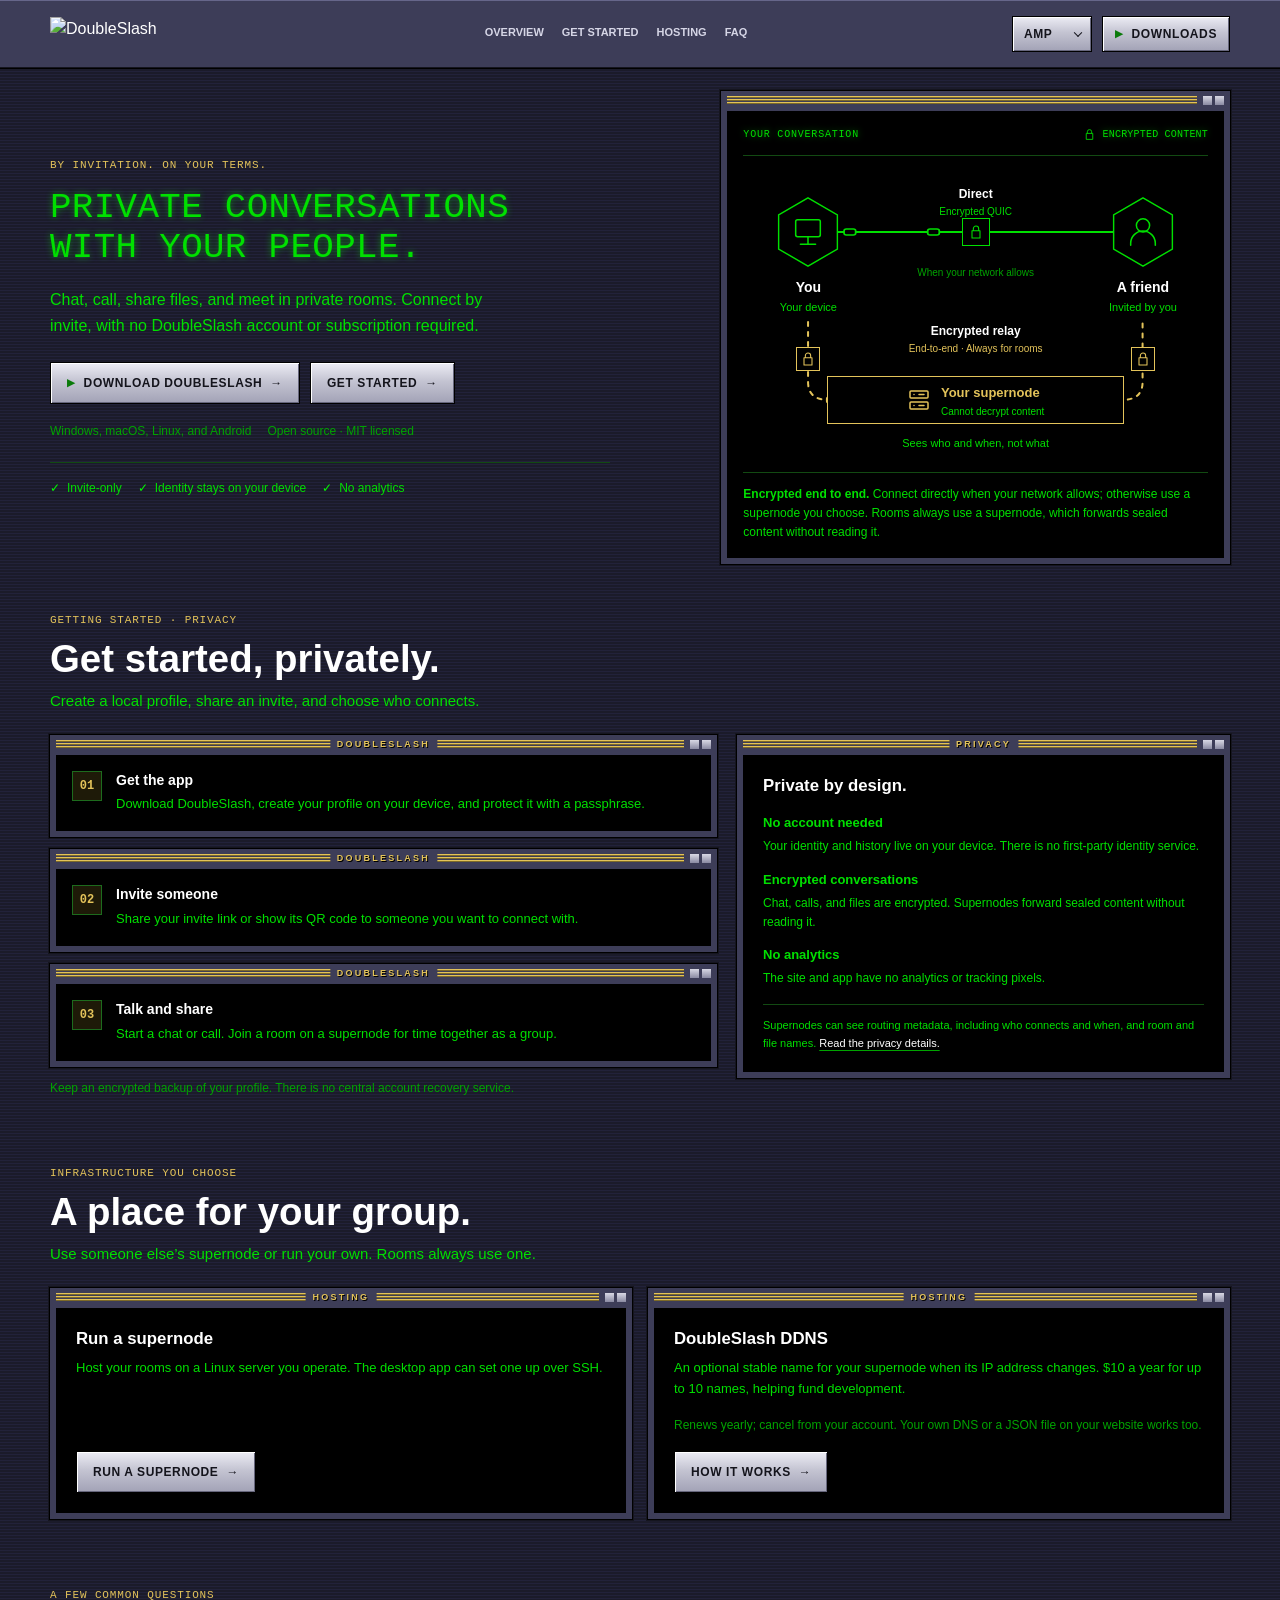
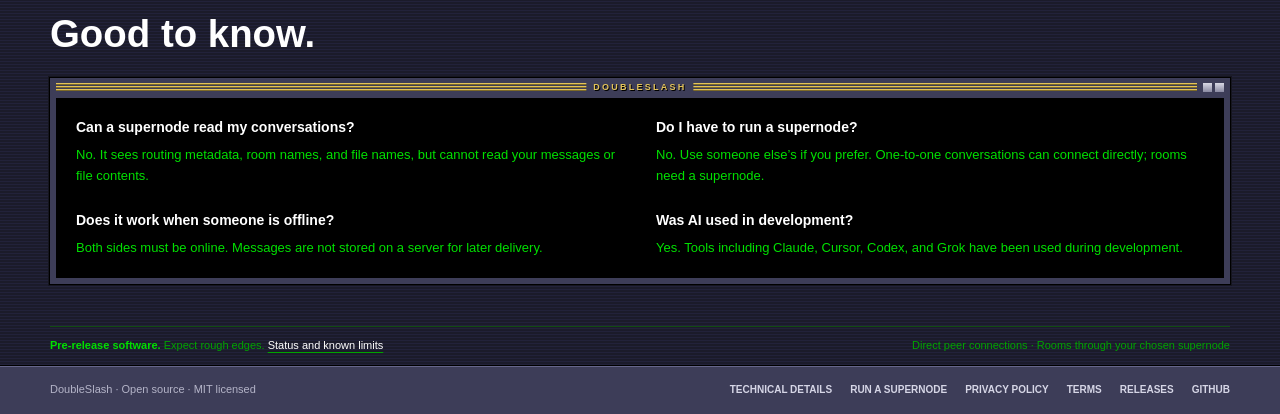
==== commit 29c6561c: "Update index.html" ====
--- a/index.html
+++ b/index.html
@@ -155,8 +155,10 @@
     .flow-label span { display: block; margin-top: 3px; font-size: 10px; }
     .flow-seal { position: absolute; top: 44px; left: calc(50% - 14px); display: grid; place-items: center; width: 28px; height: 28px; border: 1px solid var(--flow-direct); border-radius: 8px; background: var(--paper); color: var(--flow-direct); }
     .flow-seal svg { width: 16px; height: 16px; }
+    .flow-seal.flow-relay-seal { top: 173px; left: calc(14% - 12px); width: 24px; height: 24px; border-color: var(--flow-relay); color: var(--flow-relay); }
+    .flow-seal.flow-relay-seal-right { left: calc(86% - 12px); }
     .flow-direct-note { position: absolute; top: 92px; left: 28%; width: 44%; color: var(--muted); font-size: 10px; line-height: 1.45; text-align: center; }
-    .flow-relay-label { top: 162px; left: 24%; width: 52%; color: var(--flow-relay); }
+    .flow-relay-label { top: 150px; left: 24%; width: 52%; color: var(--flow-relay); }
     .flow-super { position: absolute; top: 202px; left: 18%; width: 64%; height: 48px; display: flex; align-items: center; justify-content: center; gap: 10px; padding: 8px 10px; border: 1px solid var(--flow-relay); border-radius: 10px; background: var(--paper); }
     .flow-super .flow-icon { width: 24px; height: 24px; flex-shrink: 0; color: var(--flow-relay); }
     .flow-super .flow-name { color: var(--flow-relay); font-size: 13px; }
@@ -325,14 +327,16 @@
               <svg class="flow-avatar" viewBox="0 0 72 76" aria-hidden="true"><path class="flow-avatar-frame" d="M36 2 67 20v36L36 74 5 56V20Z" /><g class="flow-avatar-icon"><circle cx="36" cy="31" r="7" /><path d="M23 52v-2a13 13 0 0 1 26 0v2" /></g></svg>
               <strong class="flow-name">A friend</strong><span class="flow-sub">Invited by you</span>
             </div>
-            <div class="flow-label flow-relay-label"><strong>Relay when needed</strong><span>Always for rooms</span></div>
+            <span class="flow-seal flow-relay-seal" aria-hidden="true"><svg viewBox="0 0 24 24"><path d="M8 10V7a4 4 0 0 1 8 0v3M6 10h12v11H6z" fill="none" stroke="currentColor" stroke-width="1.6" stroke-linejoin="round" /></svg></span>
+            <span class="flow-seal flow-relay-seal flow-relay-seal-right" aria-hidden="true"><svg viewBox="0 0 24 24"><path d="M8 10V7a4 4 0 0 1 8 0v3M6 10h12v11H6z" fill="none" stroke="currentColor" stroke-width="1.6" stroke-linejoin="round" /></svg></span>
+            <div class="flow-label flow-relay-label"><strong>Encrypted relay</strong><span>End-to-end &middot; Always for rooms</span></div>
             <div class="flow-super">
               <svg class="flow-icon" viewBox="0 0 24 24" fill="none" stroke="currentColor" stroke-width="1.5" stroke-linecap="round" stroke-linejoin="round" aria-hidden="true"><rect x="3" y="3" width="18" height="7" rx="1" /><rect x="3" y="14" width="18" height="7" rx="1" /><path d="M7 6.5h.01M7 17.5h.01M12 6.5h5M12 17.5h5" /></svg>
-              <div><strong class="flow-name">Your supernode</strong><span class="flow-sub">Forwards sealed content</span></div>
+              <div><strong class="flow-name">Your supernode</strong><span class="flow-sub">Cannot decrypt content</span></div>
             </div>
             <span class="flow-metadata">Sees who and when, not what</span>
           </div>
-          <figcaption class="hero-panel-caption"><strong>Private on either path.</strong> Connect directly when your network allows; otherwise use a supernode you choose. Rooms always use a supernode, which forwards sealed content without reading it.</figcaption>
+          <figcaption class="hero-panel-caption"><strong>Encrypted end to end.</strong> Connect directly when your network allows; otherwise use a supernode you choose. Rooms always use a supernode, which forwards sealed content without reading it.</figcaption>
         </figure>
       </div>
     </section>
--- a/themes.css
+++ b/themes.css
@@ -365,7 +365,7 @@
   pointer-events: none;
 }
 
-html[data-theme="amp"] :is(.hero-panel, .privacy-panel, .bento-card, .operator, .faq, .layout > aside, article > section, .disclosure, .card, .after, .channel, .more)::after {
+html[data-theme="amp"] :is(.privacy-panel, .bento-card, .operator, .faq, .layout > aside, article > section, .disclosure, .card, .after, .channel, .more)::after {
   content: "DOUBLESLASH";
   position: absolute;
   z-index: 2;
@@ -438,35 +438,20 @@
   --flow-relay: var(--amp-gold);
 }
 
-html[data-theme="amp"] .flow-node {
-  border-color: var(--line-strong);
-  background: #000;
-  box-shadow: inset 0 0 0 2px #0a160a;
-}
-
 html[data-theme="amp"] .flow-name {
   color: #fff;
   font-family: var(--amp-sans);
 }
 
-html[data-theme="amp"] .flow-label {
+html[data-theme="amp"] :is(.flow-label, .flow-sub, .flow-metadata) {
   font-family: var(--amp-sans);
 }
 
 html[data-theme="amp"] .flow-sub {
   color: var(--amp-green);
-  font-family: var(--amp-sans);
-}
-
-html[data-theme="amp"] .flow-icon {
-  background: #001400;
-}
-
-html[data-theme="amp"] .flow-super {
-  border-color: var(--amp-gold);
-}
-
-html[data-theme="amp"] .flow-super :is(.flow-icon, .flow-name) {
+}
+
+html[data-theme="amp"] .flow-super .flow-name {
   color: var(--amp-gold);
 }
 
